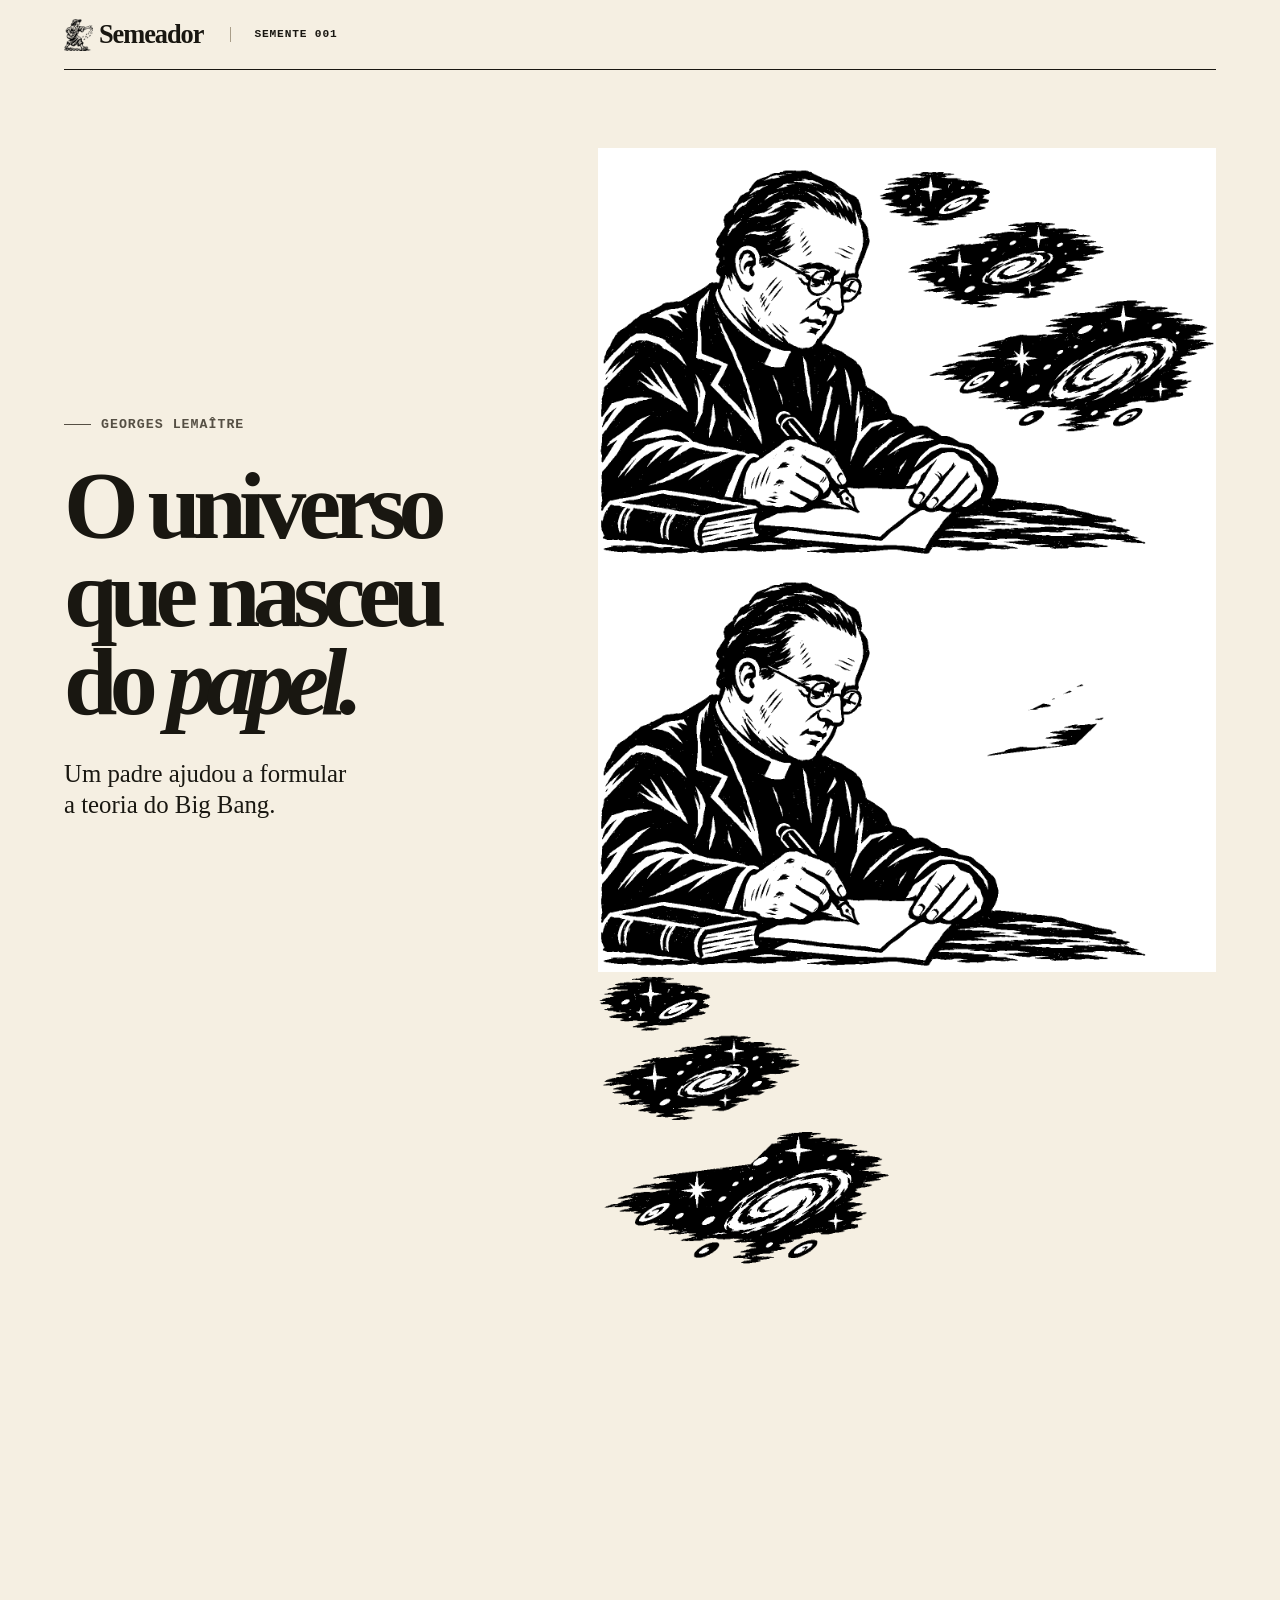
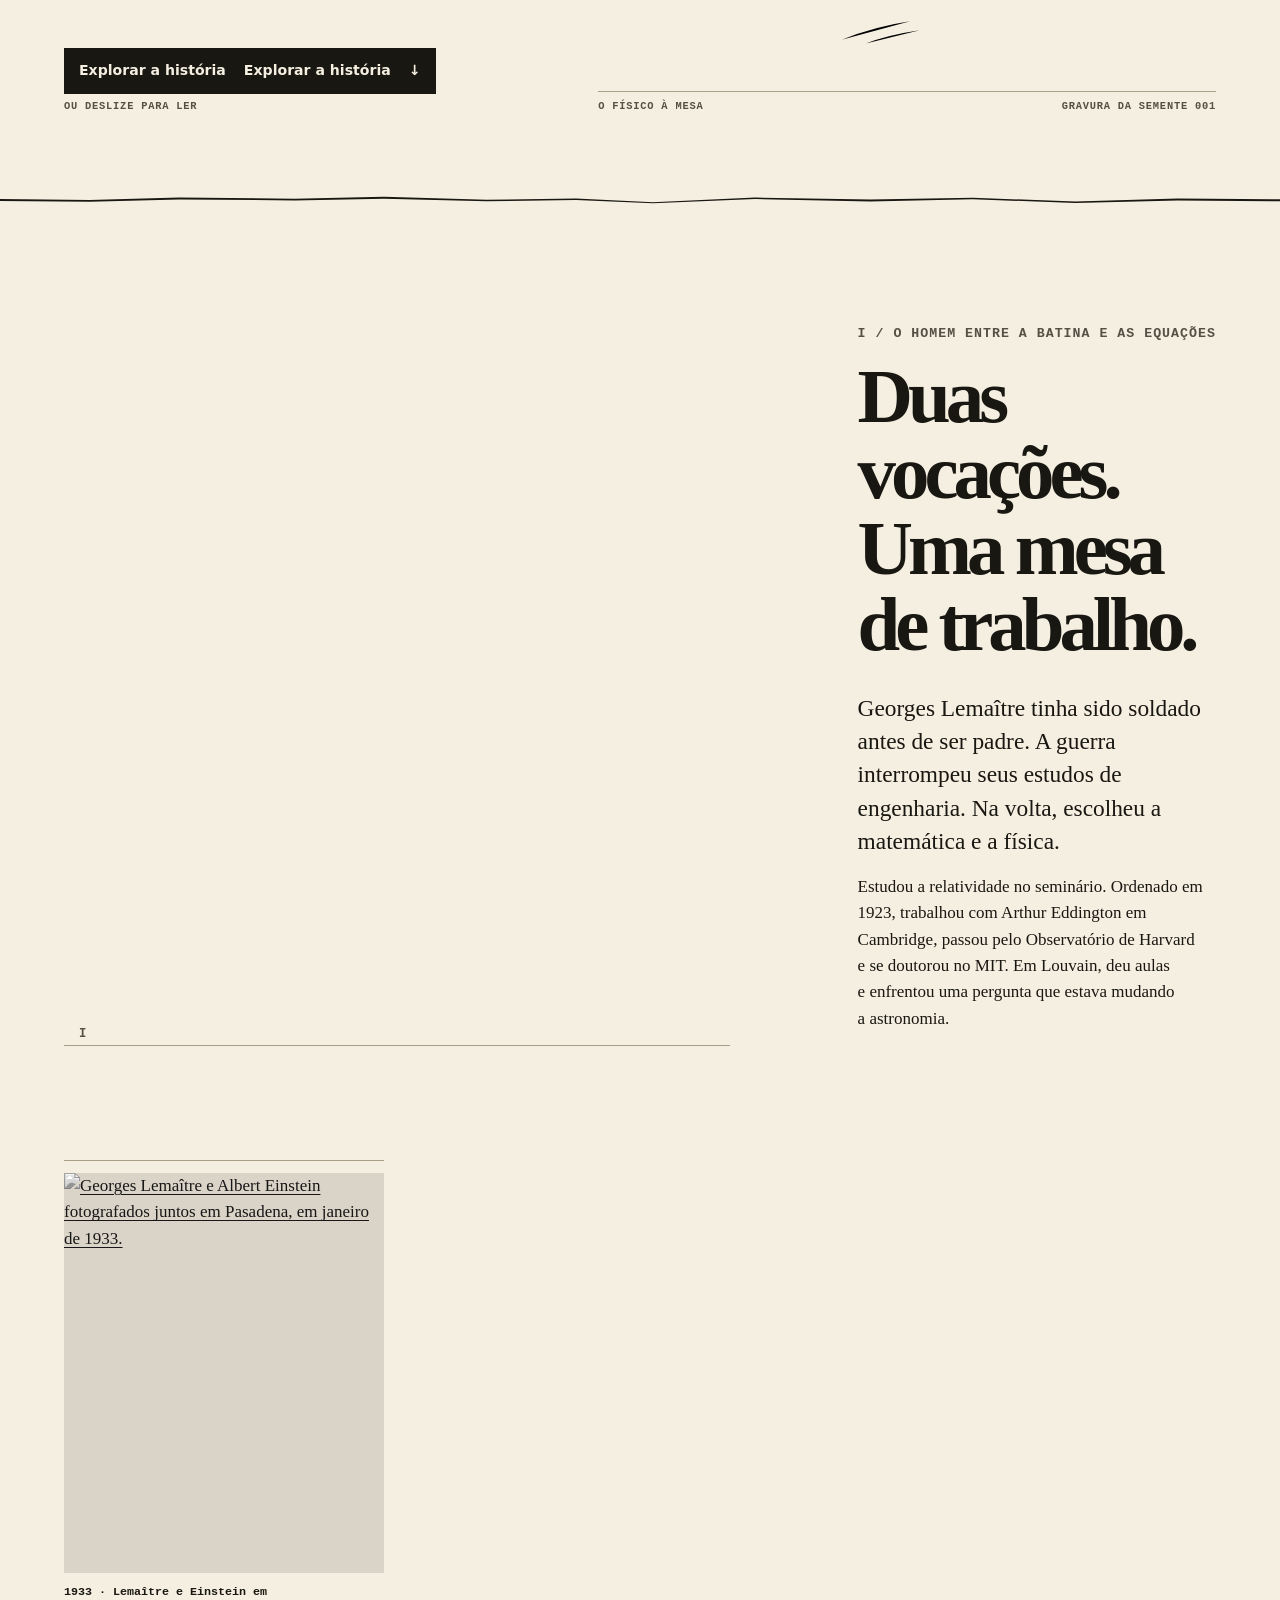
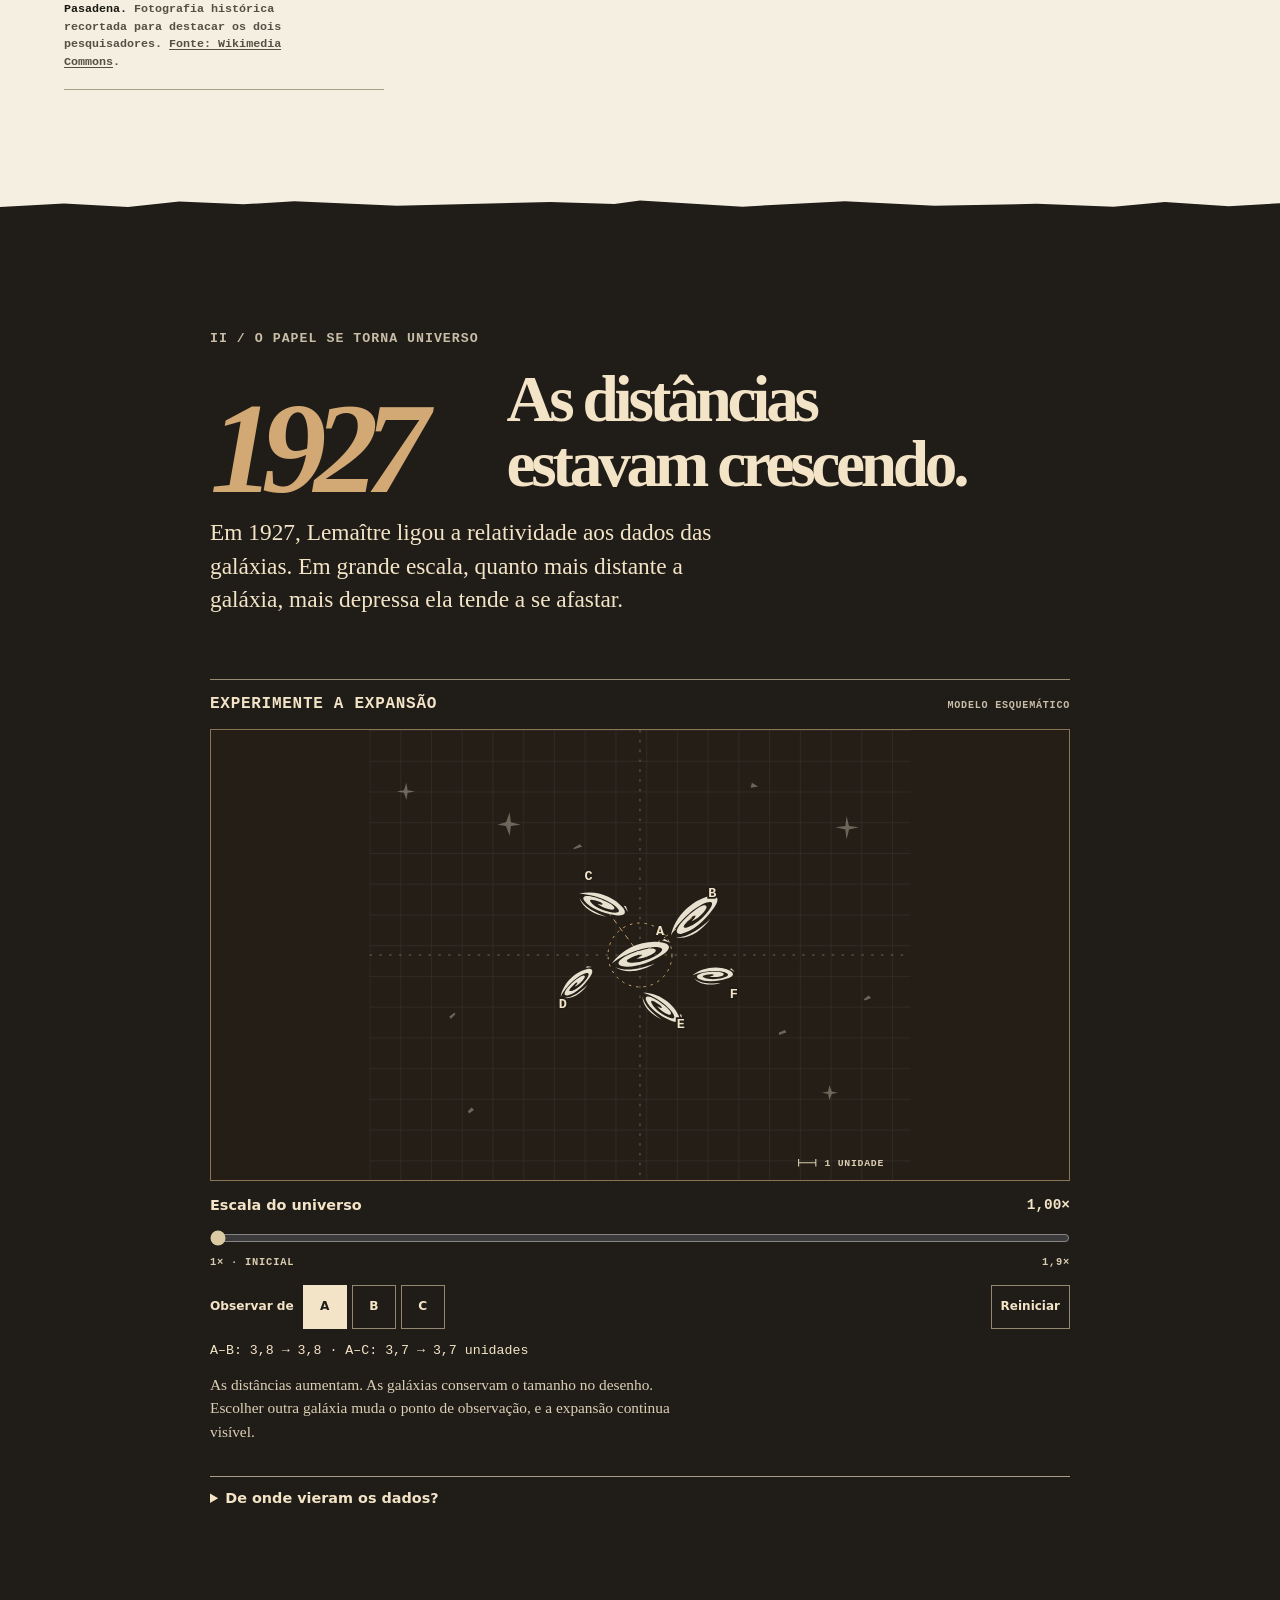
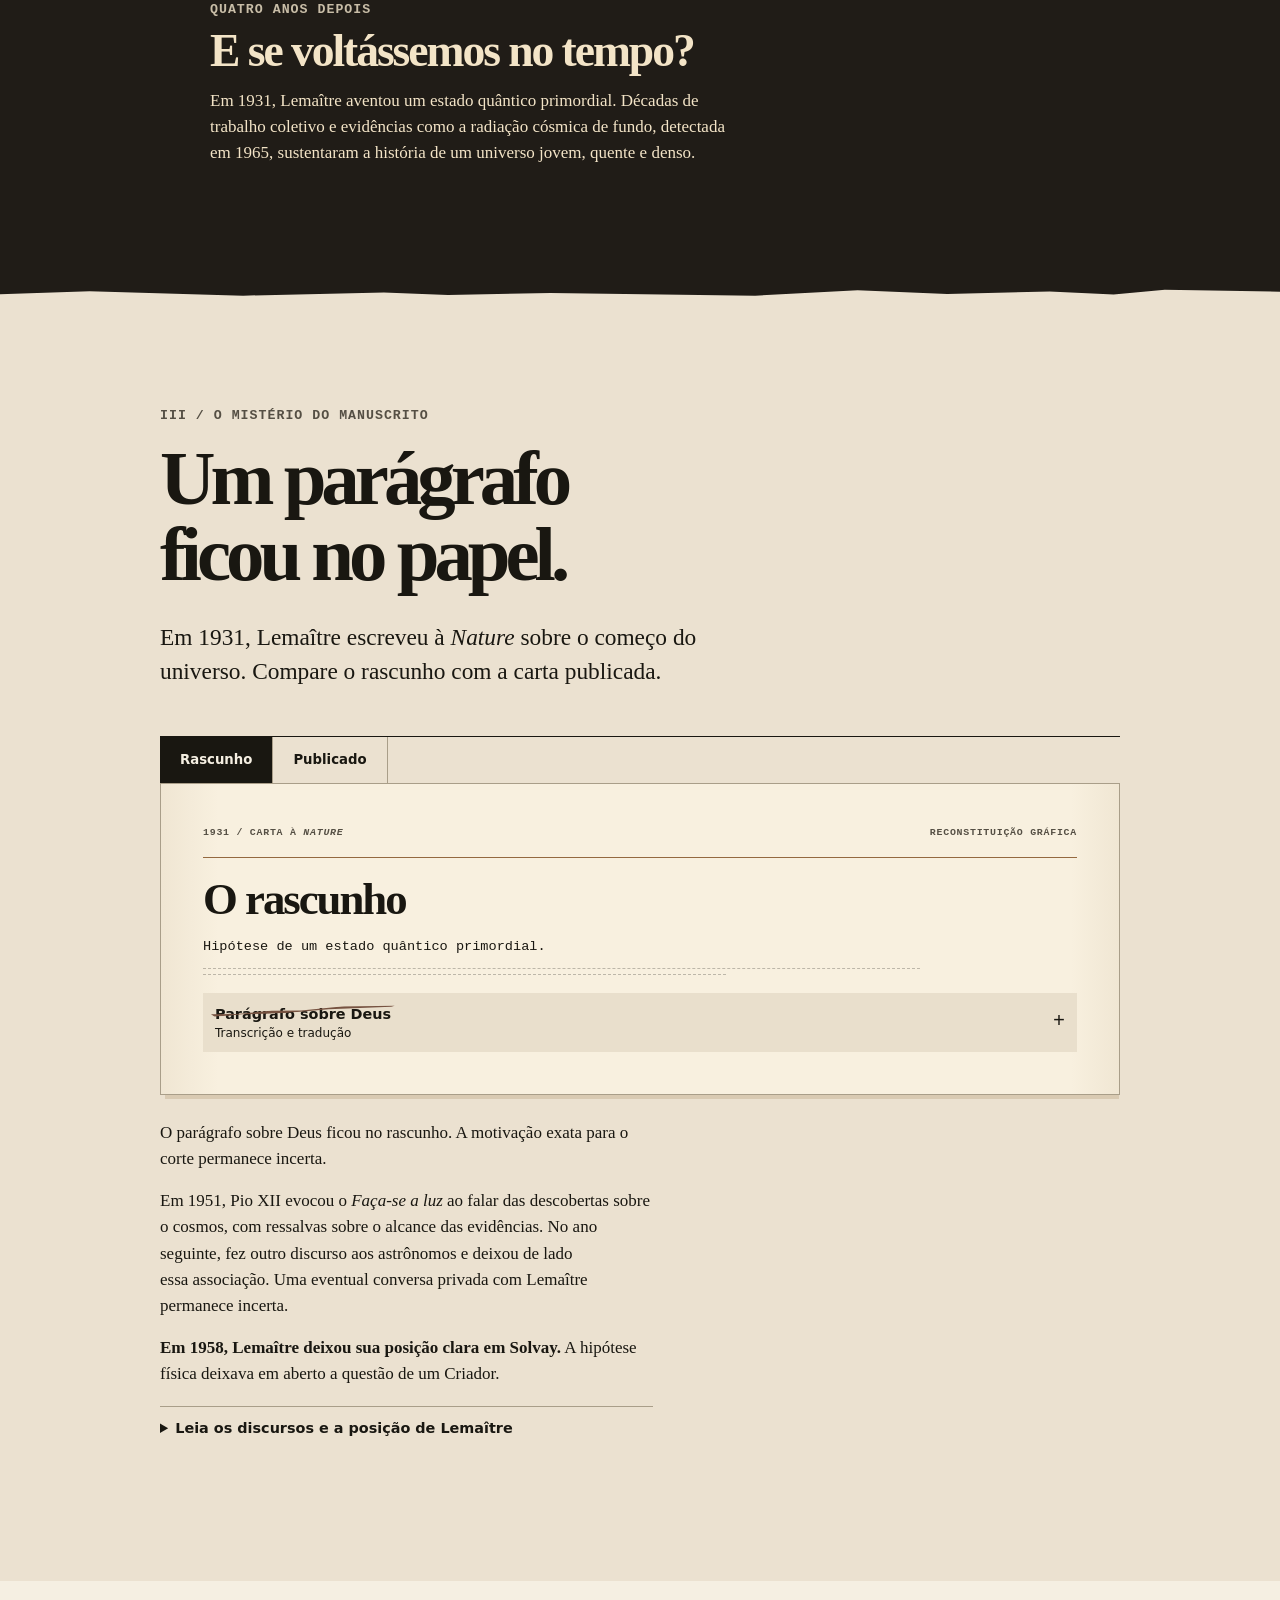
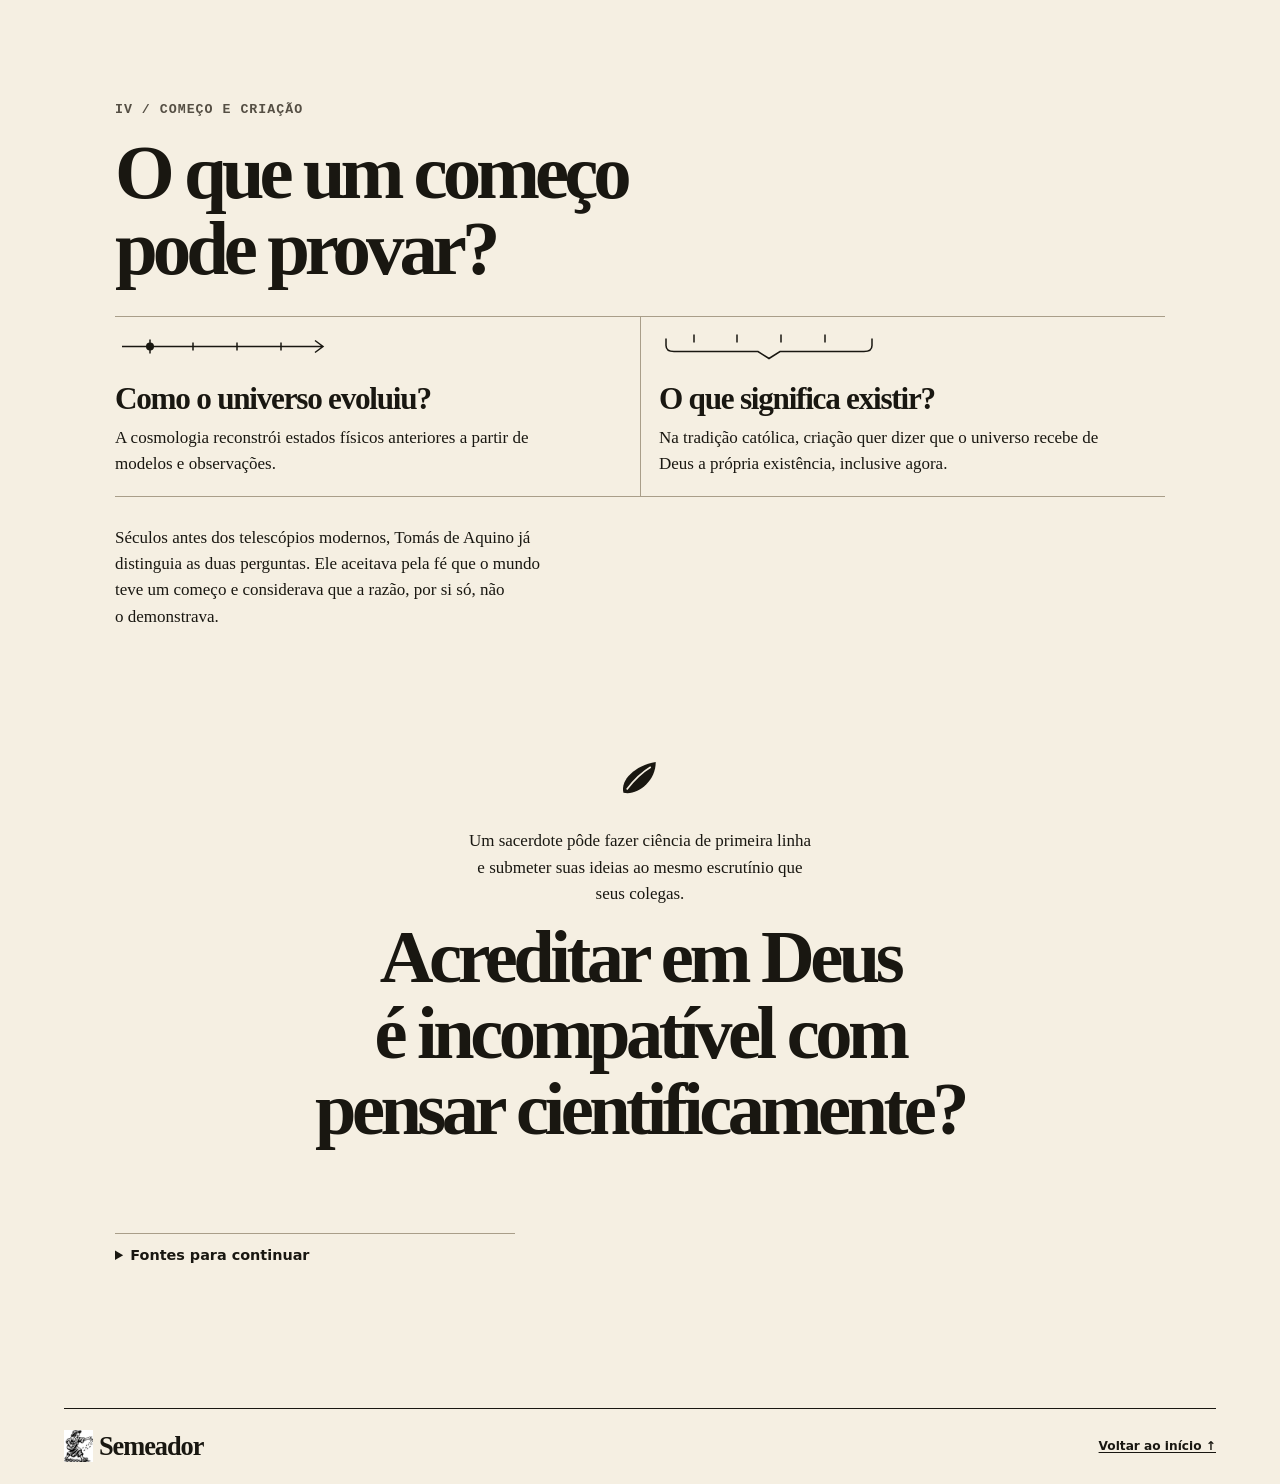
==== sementes/001/index.html @ 8ba21c85 "Semente 001: legendar fotografia de 1933 apenas com Lemaître e Einstein" ====
<!doctype html>
<html lang="pt-BR" id="inicio">
<head>
  <meta charset="utf-8">
  <meta name="viewport" content="width=device-width, initial-scale=1">
  <meta name="theme-color" content="#f5efe2">
  <meta name="description" content="Uma gravura, um universo em expansão e um parágrafo riscado. Entre na história do padre e físico Georges Lemaître.">
  <link rel="canonical" href="https://semeadorcatolico.github.io/sementes/001/">
  <link rel="icon" href="../../assets/sementes/001/semeador.webp" type="image/webp">
  <link rel="stylesheet" href="../../assets/sementes/001/estilo.css">
  <link rel="stylesheet" href="../../assets/sementes/001/refino-mobile.css">
  <script src="../../assets/sementes/001/narrativa.js" defer></script>
  <title>O universo que nasceu do papel · Semente 001</title>
</head>
<body>
  <a class="skip" href="#conteudo">Ir para a história</a>
  <header class="masthead frame">
    <a class="brand" href="https://semeadorcatolico.github.io/" aria-label="Projeto Semeador, página inicial">
      <img src="../../assets/sementes/001/semeador.webp" alt="" width="145" height="160">
      <span>Semeador</span>
    </a>
    <span class="stock">Semente 001</span>
    <button class="motion interactive" id="motion-toggle" type="button" aria-pressed="false">Reduzir movimento</button>
  </header>

  <main id="conteudo">
    <section class="hero frame" aria-labelledby="titulo">
      <div class="hero-type">
        <p class="kicker"><span></span> Georges Lemaître</p>
        <h1 id="titulo">O universo<br>que nasceu<br>do <em>papel.</em></h1>
        <p class="hero-lead">Um padre ajudou a formular<br class="desktop-break"> a teoria do Big Bang.</p>
      </div>
      <figure class="hero-figure">
        <a href="#lemaitre" class="plate-link" aria-label="Ir à história de Georges Lemaître">
          <img class="hero-art" src="../../assets/sementes/001/gravura.webp" width="1536" height="1024" alt="Em xilogravura, Georges Lemaître escreve à mesa enquanto três manchas de galáxias surgem acima do papel." fetchpriority="high">
          <span class="plate-layers" aria-hidden="true"></span>
          <svg class="pen-trace" viewBox="0 0 1536 1024" aria-hidden="true">
            <path d="M606 917q81-33 170-46M666 926q53-21 134-33M734 926l48-12"/>
          </svg>
        </a>
        <figcaption><span>O físico à mesa</span><span>Gravura da Semente 001</span></figcaption>
      </figure>
      <div class="hero-actions">
        <a class="begin" href="#lemaitre"><span class="touch-label">Explorar a história</span><span class="read-label">Explorar a história</span><span aria-hidden="true">↓</span></a>
        <span class="read-time">ou deslize para ler</span>
      </div>
    </section>
    <div class="ink-bridge" aria-hidden="true"></div>
    <div class="ink-dive" aria-hidden="true"></div>

    <section id="lemaitre" class="scene profile frame" aria-labelledby="i-title" tabindex="-1">
      <aside class="section-index" aria-hidden="true">I</aside>
      <div class="scene-copy">
        <p class="kicker">I / O homem entre a batina e as equações</p>
        <h2 id="i-title">Duas vocações.<br>Uma mesa de trabalho.</h2>
        <p class="standfirst">Georges Lemaître tinha sido soldado antes de ser padre. A guerra interrompeu seus estudos de engenharia. Na volta, escolheu a matemática e a física.</p>
        <p>Estudou a relatividade no seminário. Ordenado em 1923, trabalhou com Arthur Eddington em Cambridge, passou pelo Observatório de Harvard e se doutorou no MIT. Em Louvain, deu aulas e enfrentou uma pergunta que estava mudando a astronomia.</p>
      </div>
      <figure class="ledger historical-portrait">
        <a class="historical-photo-link" href="https://commons.wikimedia.org/wiki/File:MillikanLemaitreEinstein.jpg" target="_blank" rel="noopener noreferrer" aria-label="Abrir a fotografia histórica e seus créditos no Wikimedia Commons">
          <img class="historical-photo" src="https://upload.wikimedia.org/wikipedia/commons/c/c6/MillikanLemaitreEinstein.jpg" width="703" height="573" loading="lazy" decoding="async" alt="Georges Lemaître e Albert Einstein fotografados juntos em Pasadena, em janeiro de 1933.">
        </a>
        <figcaption><strong>1933 · Lemaître e Einstein em Pasadena.</strong> Fotografia histórica recortada para destacar os dois pesquisadores. <a href="https://commons.wikimedia.org/wiki/File:MillikanLemaitreEinstein.jpg" target="_blank" rel="noopener noreferrer">Fonte: Wikimedia Commons</a>.</figcaption>
      </figure>
    </section>

    <section id="expansao" class="scene universe" aria-labelledby="ii-title">
      <div class="frame universe-head">
        <p class="kicker">II / O papel se torna universo</p>
        <div class="universe-title">
          <span class="year" aria-hidden="true">1927</span>
          <h2 id="ii-title">As distâncias<br>estavam crescendo.</h2>
        </div>
        <p class="standfirst">Em 1927, Lemaître ligou a relatividade aos dados das galáxias. Em grande escala, quanto mais distante a galáxia, mais depressa ela tende a se afastar.</p>
      </div>
      <figure class="atlas frame" aria-labelledby="atlas-title">
        <div class="atlas-top">
          <figcaption id="atlas-title">Experimente a expansão</figcaption>
          <span>Modelo esquemático</span>
        </div>
        <div class="sky">
          <svg class="map" viewBox="0 0 440 366" aria-hidden="true">
            <defs>
              <pattern id="graticula" width="25" height="25" patternUnits="userSpaceOnUse">
                <path d="M25 0H0V25" fill="none" stroke="#3e3b34" stroke-width=".65"/>
              </pattern>
              <g id="espiral">
                <path fill="#e9e1d0" d="M-23 7C-14-6 4-13 19-10 27-8 23-3 18 0 7 7-6 11-15 9-23 6-10-1 2-4 13-7 14-4 12-2 8 1 2 3-3 3 4 0 2-1-2 0-10 3-13 5-9 6 0 8 17 0 18-4 19-9-5-7-23 7Z"/>
                <path fill="#e9e1d0" d="M-20 10c9 4 22 1 32-3-10 6-23 9-32 3ZM18-12l7 2-5-3Z"/>
              </g>
            </defs>
            <rect width="440" height="366" fill="url(#graticula)"/>
            <path d="M220 0v366M0 183h440" class="reticle"/>
            <g class="star-cuts">
              <path d="m28 49 2-6 1 6 6 1-6 1-1 6-2-6-6-1Zm359 29 1-8 2 8 8 1-8 2-2 8-1-8-8-2ZM111 75l3-8 1 8 8 2-8 1-1 8-3-8-7-1Zm262 219 1-5 2 5 5 1-5 1-2 5-1-5-5-1Z"/>
              <path d="m65 233 4-3 1 1-4 4Zm101-137 5-3 2 2-7 2Zm145-53 5 3-6 1Zm22 203 5-2 1 2-6 2ZM80 310l3-3 2 2-4 3Zm322-91 4-3 2 2-5 2Z"/>
            </g>
            <g class="ghosts" id="traces"></g>
            <g class="links">
              <line id="distance-one" x1="220" y1="183" x2="263.6" y2="151.7"/>
              <line id="distance-two" x1="220" y1="183" x2="188.9" y2="141"/>
            </g>
            <g class="node" data-node="C" transform="translate(188.9 141)"><use href="#espiral" transform="rotate(40) scale(.83)"/><text x="-14" y="-19">C</text></g>
            <g class="node" data-node="B" transform="translate(263.6 151.7)"><use href="#espiral" transform="rotate(-23)"/><text x="12" y="-16">B</text></g>
            <g class="node" data-node="A" transform="translate(220 183)"><use href="#espiral"/><text x="13" y="-16">A</text></g>
            <g class="node" data-node="D" transform="translate(168 206)"><use href="#espiral" transform="rotate(-24) scale(.69)"/><text x="-14" y="20">D</text></g>
            <g class="node" data-node="E" transform="translate(237 225)"><use href="#espiral" transform="rotate(55) scale(.76)"/><text x="13" y="17">E</text></g>
            <g class="node" data-node="F" transform="translate(279 199)"><use href="#espiral" transform="rotate(15) scale(.68)"/><text x="14" y="19">F</text></g>
            <circle cx="220" cy="183" r="26" class="origin-ring"/>
            <g class="scale-strip"><path d="M349 349v6m0-3h14m0-3v6"/><text x="370" y="355">1 unidade</text></g>
          </svg>
        </div>
        <div class="atlas-controls interactive">
          <div class="range-area">
            <div class="range-title">
              <label for="expansion-scale">Escala do universo</label>
              <output id="scale-value" for="expansion-scale">1,00×</output>
            </div>
            <input id="expansion-scale" type="range" min="100" max="190" step="1" value="100" aria-describedby="range-hint">
            <div class="range-caption" aria-hidden="true"><span>1× · inicial</span><span>1,9×</span></div>
            <p id="range-hint" class="screenreader">Deslize ou use as setas para mudar as distâncias entre as galáxias.</p>
          </div>
          <div class="atlas-actions">
            <div class="observer" role="group" aria-label="Galáxia de observação">
              <span>Observar de</span>
              <button type="button" data-origin="A" aria-label="Observar da galáxia A" aria-pressed="true">A</button>
              <button type="button" data-origin="B" aria-label="Observar da galáxia B" aria-pressed="false">B</button>
              <button type="button" data-origin="C" aria-label="Observar da galáxia C" aria-pressed="false">C</button>
            </div>
            <button class="reset" id="reset-expansion" type="button">Reiniciar</button>
          </div>
          <p class="comparison" id="distance-value">De A a B: 3,8 → 3,8 unidades.</p>
          <p class="trace-note" id="trace-note" hidden>Os círculos vazios marcam as posições na escala inicial.</p>
          <p class="screenreader" id="expansion-status" role="status"></p>
        </div>
        <p class="atlas-caption">As distâncias aumentam. As galáxias conservam o tamanho no desenho. Escolher outra galáxia muda o ponto de observação, e a expansão continua visível.</p>
      </figure>
      <div class="frame deep-space">
        <details>
          <summary>De onde vieram os dados?</summary>
          <p>Friedmann mostrou que as equações de Einstein admitiam universos em evolução. Slipher mediu deslocamentos na luz das galáxias. Lemaître combinou velocidades e estimativas de distância em 1927. Hubble publicou a relação observacional em 1929.</p>
          <a href="https://articles.adsabs.harvard.edu/pdf/1927ASSB...47...49L">Artigo original de Lemaître</a>
        </details>
        <div class="later">
          <p class="kicker">Quatro anos depois</p>
          <h3>E se voltássemos no tempo?</h3>
          <p>Em 1931, Lemaître aventou um estado quântico primordial. Décadas de trabalho coletivo e evidências como a radiação cósmica de fundo, detectada em 1965, sustentaram a história de um universo jovem, quente e denso.</p>
        </div>
      </div>
    </section>

    <section id="manuscrito" class="scene archive" aria-labelledby="iii-title">
      <div class="frame">
        <header class="archive-head">
          <p class="kicker">III / O mistério do manuscrito</p>
          <h2 id="iii-title">Um parágrafo<br>ficou no papel.</h2>
          <p class="standfirst">Em 1931, Lemaître escreveu à <i>Nature</i> sobre o começo do universo. Compare o rascunho com a carta publicada.</p>
        </header>
        <div class="document">
          <div class="document-bar interactive" role="group" aria-label="Escolha a versão da carta">
            <button type="button" data-document="rascunho" aria-controls="rascunho" aria-pressed="true">Rascunho</button>
            <button type="button" data-document="publicado" aria-controls="publicado" aria-pressed="false">Publicado</button>
          </div>
          <article class="document-sheet" id="rascunho" aria-labelledby="doc-draft">
            <header><span>1931 / Carta à <i>Nature</i></span><span>Reconstituição gráfica</span></header>
            <h3 id="doc-draft">O rascunho</h3>
            <p class="typed">Hipótese de um estado quântico primordial.<span class="type-lines" aria-hidden="true"></span></p>
            <details class="crossed">
              <summary><span><del>Parágrafo sobre Deus</del><small>Transcrição e tradução</small></span><span class="disclose" aria-hidden="true">+</span></summary>
              <blockquote lang="en">“God is essentially hidden”</blockquote>
              <p>“Deus é essencialmente escondido.”</p>
              <p class="source-note">Fragmento do último parágrafo, riscado no datiloscrito. <a href="https://arxiv.org/pdf/1105.6271#page=6">Ver fac-símile, figura 1</a>.</p>
            </details>
          </article>
          <article class="document-sheet" id="publicado" aria-labelledby="doc-printed">
            <header><span>9 MAI 1931 / <i>Nature</i> 127</span><span>Reconstituição gráfica</span></header>
            <h3 id="doc-printed">A carta publicada</h3>
            <p class="typed">Hipótese de um estado quântico primordial.<span class="type-lines" aria-hidden="true"></span></p>
            <p class="omission">O parágrafo sobre Deus ficou no rascunho.</p>
            <p class="source-note"><a href="https://fys.kuleuven.be/ster/meetings/lemaitre/lemaitre-hertog.pdf">Ler a reprodução integral na KU Leuven</a>.</p>
          </article>
        </div>
        <div class="archive-note">
          <p>O parágrafo sobre Deus ficou no rascunho. A motivação exata para o corte permanece incerta.</p>
          <p>Em 1951, Pio XII evocou o <i>Faça-se a luz</i> ao falar das descobertas sobre o cosmos, com ressalvas sobre o alcance das evidências. No ano seguinte, fez outro discurso aos astrônomos e deixou de lado essa associação. Uma eventual conversa privada com Lemaître permanece incerta.</p>
          <p><strong>Em 1958, Lemaître deixou sua posição clara em Solvay.</strong> A hipótese física deixava em aberto a questão de um Criador.</p>
          <details>
            <summary>Leia os discursos e a posição de Lemaître</summary>
            <ul>
              <li><a href="https://www.vatican.va/content/pius-xii/it/speeches/1951/documents/hf_p-xii_spe_19511122_di-serena.html">Pio XII, discurso de 1951</a></li>
              <li><a href="https://www.vatican.va/content/pius-xii/fr/speeches/1952/documents/hf_p-xii_spe_19520907_la-presence.html">Pio XII, discurso de 1952</a></li>
              <li><a href="https://archives.uclouvain.be/exhibits/show/georges-lemaitre-en/beginning-or-creation/pius-xii-un-ora">O que documentam os Arquivos de Louvain</a></li>
              <li><a href="https://www.pas.va/en/publications/acta/acta24pas/hertog.html">Thomas Hertog sobre Solvay</a></li>
            </ul>
          </details>
        </div>
      </div>
    </section>

    <section id="pergunta" class="scene reflection frame" aria-labelledby="iv-title">
      <p class="kicker">IV / Começo e criação</p>
      <h2 id="iv-title">O que um começo<br>pode provar?</h2>
      <div class="two-questions">
        <div>
          <svg viewBox="0 0 220 32" aria-hidden="true"><path d="M7 16h201m-8-6 8 6-8 6M35 9v14m43-11v8m44-8v8m44-8v8" fill="none" stroke="currentColor" stroke-width="1.5"/><circle cx="35" cy="16" r="4" fill="currentColor"/></svg>
          <h3>Como o universo evoluiu?</h3>
          <p>A cosmologia reconstrói estados físicos anteriores a partir de modelos e observações.</p>
        </div>
        <div>
          <svg viewBox="0 0 220 32" aria-hidden="true"><path d="M7 8v7q0 6 8 6h84l11 7 11-7h84q8 0 8-6V8M35 4v8m43-8v8m44-8v8m44-8v8" fill="none" stroke="currentColor" stroke-width="1.5"/></svg>
          <h3>O que significa existir?</h3>
          <p>Na tradição católica, criação quer dizer que o universo recebe de Deus a própria existência, inclusive agora.</p>
        </div>
      </div>
      <p class="aquino">Séculos antes dos telescópios modernos, Tomás de Aquino já distinguia as duas perguntas. Ele aceitava pela fé que o mundo teve um começo e considerava que a razão, por si só, não o demonstrava.</p>
      <div class="last-question">
        <svg class="last-seed" viewBox="0 0 70 60" aria-hidden="true">
          <path class="seed-star" d="m35 4 3 18 18 8-18 4-3 20-5-20-17-4 17-8Z"/>
          <path class="seed-shape" d="M54 12C54 36 31 53 15 49 11 34 29 16 54 12Z"/><path class="seed-cut" d="M19 45q14-18 29-27"/>
        </svg>
        <p>Um sacerdote pôde fazer ciência de primeira linha e submeter suas ideias ao mesmo escrutínio que seus colegas.</p>
        <h3>Acreditar em Deus é incompatível com pensar cientificamente?</h3>
      </div>
      <details class="sources">
        <summary>Fontes para continuar</summary>
        <ul>
          <li><a href="https://articles.adsabs.harvard.edu/pdf/1927ASSB...47...49L">Lemaître · artigo sobre a expansão, 1927</a></li>
          <li><a href="https://science.nasa.gov/apod/a-relation-between-distance-and-radial-velocity-among-extra-galactic-nebulae/">Hubble · distâncias e velocidades, 1929</a></li>
          <li><a href="https://doi.org/10.1038/127706b0">Lemaître · carta à Nature, 1931</a></li>
          <li><a href="https://arxiv.org/abs/1105.6271">Luminet · nota sobre a carta e o datiloscrito</a></li>
          <li><a href="https://academieroyale.be/academie/documents/LambertDarwin_Lemaitre13642.pdf">Lambert · transcrição do trecho, p. 199</a></li>
          <li><a href="https://articles.adsabs.harvard.edu/pdf/1965ApJ...142..419P">Penzias e Wilson · radiação cósmica, 1965</a></li>
          <li><a href="https://www.corpusthomisticum.org/sth1044.html">Tomás de Aquino · Suma Teológica I, questões 44–46</a></li>
        </ul>
      </details>
    </section>
  </main>
  <footer class="footer frame">
    <div class="brand"><img src="../../assets/sementes/001/semeador.webp" alt="" width="145" height="160" loading="lazy"><span>Semeador</span></div>
    <a href="#inicio">Voltar ao início ↑</a>
  </footer>
</body>
</html>
---- assets/sementes/001/estilo.css ----
:root {
  color-scheme: light;
  --paper: #f5efe2;
  --page-edge: #e3dac9;
  --ink: #191711;
  --soft: #5c5547;
  --line: #a99e89;
  --night: #12110f;
  --starlight: #eee5d2;
  --gutter: clamp(18px, 5vw, 80px);
  --serif: Georgia, "Times New Roman", serif;
  --sans: system-ui, sans-serif;
  --mono: "Courier New", monospace;
}

*, *::before, *::after { box-sizing: border-box; }
[hidden] { display: none !important; }
html { scroll-padding-top: 16px; }
body { margin: 0; background: var(--paper); color: var(--ink); font: 1.0625rem/1.55 var(--serif); }
a, button, summary { -webkit-tap-highlight-color: rgba(115, 101, 82, .19); }
button, input { font: inherit; }
button { color: inherit; }
a { color: inherit; text-underline-offset: .19em; }
:focus-visible { outline: 2px solid currentColor; outline-offset: 4px; }
img { display: block; max-width: 100%; }
p, h1, h2, h3, figure { margin: 0; }
p + p { margin-block-start: .9em; }
ul { padding-inline-start: 1.3em; }
em { font-weight: inherit; }
.frame { width: min(100% - 2 * var(--gutter), 1240px); margin-inline: auto; }
.screenreader, .skip:not(:focus) { position: absolute; width: 1px; height: 1px; overflow: hidden; clip-path: inset(50%); white-space: nowrap; }
.skip:focus { position: fixed; z-index: 9; top: 8px; left: 8px; padding: 12px; background: var(--paper); }
.interactive { display: none; }
.enhanced .interactive { display: revert; }

.masthead { display: flex; align-items: center; gap: clamp(8px, 2.5vw, 27px); min-height: 70px; border-bottom: 1px solid var(--ink); }
.brand { display: inline-flex; align-items: center; gap: 6px; font: bold clamp(1.12rem, 2.25vw, 1.65rem)/1 var(--serif); text-decoration: none; letter-spacing: -.04em; }
a.brand { min-height: 44px; }
.brand img { width: 29px; height: 32px; object-fit: contain; mix-blend-mode: multiply; }
.stock, .kicker, .read-time, figcaption, .motion, .atlas-top span, .scale-strip, .document-sheet header, .range-caption {
  font-family: var(--mono);
  font-weight: bold;
  letter-spacing: .075em;
  line-height: 1.32;
  text-transform: uppercase;
}
.stock { font-size: .7rem; border-inline-start: 1px solid var(--line); padding-inline-start: clamp(8px, 2vw, 23px); white-space: nowrap; }
.motion { margin-inline-start: auto; min-height: 44px; max-width: 7.5rem; padding: 4px 2px; border: 0; background: none; font-size: .64rem; text-decoration: underline; text-underline-offset: 3px; cursor: pointer; text-align: right; }

.hero { position: relative; display: grid; grid-template-columns: minmax(0, .9fr) minmax(0, 1.1fr); align-items: center; column-gap: 2.5%; padding-block: clamp(54px, 8.7vh, 110px) clamp(52px, 9vh, 106px); }
.hero-type { z-index: 1; }
.kicker { font-size: clamp(.7rem, 1.3vw, .83rem); color: var(--soft); }
.hero .kicker { display: flex; align-items: center; gap: 10px; margin-bottom: clamp(12px, 2.2vw, 30px); }
.hero .kicker span { width: 27px; height: 1px; background: currentColor; }
h1 { font-size: clamp(3.4rem, 7.5vw, 7rem); line-height: .92; letter-spacing: -.079em; font-weight: 700; }
h1 em { letter-spacing: -.085em; }
.hero-lead { font-size: clamp(1.1rem, 2.2vw, 1.55rem); line-height: 1.25; margin-top: clamp(18px, 2.7vw, 32px); max-width: 31ch; }
.hero-figure { grid-column: 2; grid-row: 1 / 3; align-self: center; }
.plate-link { display: block; position: relative; overflow: hidden; }
.plate-link:hover { cursor: pointer; }
.hero-art { width: 100%; height: auto; mix-blend-mode: multiply; }
.hero-figure figcaption { font-size: .65rem; display: flex; justify-content: space-between; gap: 8px; border-top: 1px solid var(--line); padding-top: 8px; color: var(--soft); }
.hero-actions { grid-column: 1; align-self: end; margin-top: 24px; display: flex; flex-wrap: wrap; gap: 6px 12px; align-items: center; }
.begin { min-height: 46px; display: inline-flex; align-items: center; gap: 18px; padding: 9px 14px; border: 1px solid var(--ink); background: var(--ink); color: var(--paper); text-decoration: none; font: bold .78rem/1.25 var(--sans); }
.begin:hover { color: var(--ink); background: var(--paper); }
.read-time { font-size: .65rem; color: var(--soft); }
.ink-bridge { width: 100%; height: 10px; background: var(--ink); clip-path: polygon(0 42%, 7% 54%, 14% 28%, 23% 40%, 30% 21%, 38% 51%, 45% 38%, 51% 76%, 59% 29%, 68% 48%, 76% 31%, 84% 67%, 92% 37%, 100% 46%, 100% 66%, 92% 57%, 84% 82%, 76% 46%, 68% 67%, 59% 44%, 51% 86%, 45% 54%, 38% 65%, 30% 40%, 23% 57%, 14% 47%, 7% 71%, 0 63%); }
.scene { padding-block: clamp(54px, 10vw, 120px); }
.scene h2 { margin: .22em 0 .37em; font-size: clamp(2.35rem, 6vw, 5.15rem); line-height: .99; letter-spacing: -.065em; }
.standfirst { font-size: clamp(1.16rem, 2.3vw, 1.46rem); line-height: 1.43; max-width: 46ch; }
.profile { position: relative; display: grid; grid-template-columns: minmax(0, 1.3fr) minmax(0, .7fr); gap: clamp(32px, 10vw, 145px); align-items: end; }
.scene-copy { max-width: 680px; }
.section-index { position: absolute; top: 14px; right: 0; color: var(--soft); font: bold .76rem/1 var(--mono); border-bottom: 1px solid var(--line); padding: 3px 0 5px 15px; }
.ledger { border-block: 1px solid var(--line); padding-block: 12px; }
.ledger svg { display: block; width: 100%; max-height: 170px; }
.ledger figcaption { max-width: 44ch; font-size: .68rem; color: var(--soft); padding: 8px 0 4px; }

.universe { background: var(--night); color: var(--starlight); position: relative; }
.universe::before, .universe::after { position: absolute; inset-inline: 0; height: 14px; background: var(--night); content: ""; pointer-events: none; }
.universe::before { top: -12px; clip-path: polygon(0 68%, 5% 42%, 10% 68%, 14% 29%, 19% 48%, 23% 27%, 31% 58%, 43% 32%, 48% 46%, 50% 21%, 58% 65%, 66% 26%, 73% 58%, 81% 45%, 87% 65%, 91% 31%, 96% 62%, 100% 41%, 100% 100%, 0 100%); }
.universe::after { bottom: -12px; transform: rotate(180deg); clip-path: polygon(0 52%, 9% 66%, 13% 32%, 18% 54%, 26% 35%, 33% 62%, 41% 24%, 57% 42%, 65% 29%, 70% 47%, 81% 24%, 93% 55%, 100% 34%, 100% 100%, 0 100%); }
.universe .kicker, .universe .atlas-top span { color: #c8bda7; }
.universe-title { display: flex; align-items: end; gap: clamp(18px, 7vw, 100px); margin-block: 20px; }
.universe-title .year { display: block; font: italic bold clamp(3.55rem, 10.1vw, 8.6rem)/.74 var(--serif); letter-spacing: -.1em; white-space: nowrap; }
.universe-title h2 { margin: 0; font-size: clamp(2.1rem, 5.1vw, 4.3rem); }
.atlas { margin-top: clamp(33px, 6vw, 62px); border-top: 1px solid #958a74; max-width: 860px; }
.atlas-top { display: flex; align-items: baseline; justify-content: space-between; gap: 10px; padding: 14px 0; }
.atlas-top figcaption { font-size: clamp(.83rem, 2vw, 1rem); letter-spacing: .045em; }
.atlas-top span { font-size: .63rem; text-align: right; }
.sky { position: relative; max-width: 100%; background: #181612; border: 1px solid #756b59; }
.map { width: 100%; display: block; max-height: min(53vh, 450px); }
.star-cuts { fill: #e9dfca; opacity: .37; }
.reticle { fill: none; stroke: #716754; stroke-width: .8; stroke-dasharray: 2 6; }
.node text { fill: var(--starlight); font: bold 11px var(--mono); paint-order: stroke; stroke: var(--night); stroke-width: 3px; }
.origin-ring { fill: none; stroke: #dcd0b6; stroke-width: .8; stroke-dasharray: 2 4; }
.links line { stroke: #d1c2a6; stroke-width: .8; stroke-dasharray: 4 4; }
.ghosts circle { fill: none; stroke: #9e9178; stroke-width: .9; }
.scale-strip { color: #d9ccb0; font-size: 8px; }
.scale-strip path { stroke: currentColor; stroke-width: .9; fill: none; }
.scale-strip text { fill: currentColor; }
.atlas-controls { padding-top: 13px; }
.range-title, .range-caption, .atlas-actions { display: flex; justify-content: space-between; align-items: center; gap: 8px; }
.range-title { font-family: var(--sans); font-weight: 650; font-size: .9rem; }
.range-title output { font-family: var(--mono); }
input[type="range"] { display: block; width: 100%; height: 44px; margin: 0; accent-color: #dbcaa2; cursor: pointer; }
.range-caption { font-size: .65rem; color: #d9ccb0; margin: -4px 0 15px; }
.observer { display: flex; align-items: center; gap: 5px; font: 650 .76rem/1.25 var(--sans); }
.observer span { padding-inline-end: 4px; }
.observer button, .reset { min-width: 44px; min-height: 44px; padding: 4px; background: transparent; border: 1px solid #948872; color: var(--starlight); cursor: pointer; }
.observer button[aria-pressed="true"] { color: var(--night); background: var(--starlight); border-color: var(--starlight); }
.reset { font: 650 .75rem/1.25 var(--sans); padding-inline: 9px; }
.observer button:hover, .reset:hover { border-color: var(--starlight); }
.comparison { margin-top: 12px; font: .83rem/1.5 var(--mono); }
.trace-note { margin-top: 5px; color: #dbcfb6; font: .78rem/1.45 var(--sans); }
.atlas-caption { margin-top: 12px; color: #dbcfb6; max-width: 65ch; font-size: .96rem; }
.deep-space { margin-top: 32px; max-width: 860px; }
details { border-block-start: 1px solid var(--line); padding-bottom: 10px; }
summary { cursor: pointer; padding: 11px 0; min-height: 44px; font: 650 .9rem/1.45 var(--sans); }
details p, details ul { margin-bottom: 8px; }
.later { max-width: 62ch; margin-top: clamp(42px, 6vw, 70px); }
.later h3 { font-size: clamp(1.8rem, 4vw, 2.85rem); letter-spacing: -.045em; line-height: 1.12; margin: 6px 0 12px; }

.archive { background: #ebe1d0; }
.archive > .frame { max-width: 960px; }
.archive-head { margin-bottom: clamp(25px, 4vw, 48px); }
.document { border-top: 1px solid var(--ink); }
.enhanced .document-bar { display: flex; gap: 0; }
.document-bar button { min-height: 46px; padding: 8px 20px; border: 0; border-inline-end: 1px solid var(--line); background: transparent; font: 700 .83rem/1.2 var(--sans); cursor: pointer; }
.document-bar button[aria-pressed="true"] { color: var(--paper); background: var(--ink); }
.document-sheet { border: 1px solid var(--line); background: #f8f0df; padding: clamp(15px, 4vw, 42px); min-height: 250px; }
.document-sheet + .document-sheet:not([hidden]) { margin-top: 10px; }
.enhanced .document-sheet + .document-sheet:not([hidden]) { margin-top: 0; }
.document-sheet header { display: flex; justify-content: space-between; align-items: baseline; gap: 8px; color: var(--soft); border-bottom: 1px solid var(--line); padding-bottom: 7px; font-size: .62rem; }
.document-sheet header > :last-child { text-align: right; }
.document-sheet h3 { margin-top: 18px; font-size: clamp(1.55rem, 4vw, 2.8rem); letter-spacing: -.045em; line-height: 1.04; }
.typed { margin-block: 14px; font: .85rem/1.5 var(--mono); }
.type-lines { display: block; width: 82%; margin-top: 11px; height: 11px; opacity: .26; border-top: 1px dashed currentColor; }
.type-lines::after { content: ""; display: block; width: 73%; margin-top: 5px; border-block-start: 1px dashed currentColor; }
.crossed, .omission { border-top: 0; margin: 8px 0 0; padding: 0; background: #e9dfcc; }
.crossed summary { display: flex; justify-content: space-between; gap: 10px; align-items: center; padding: 11px 12px; }
.crossed summary::-webkit-details-marker { display: none; }
.crossed del { text-decoration-thickness: .15em; text-decoration-color: #736552; }
.crossed small { display: block; font: .75rem/1.35 var(--sans); }
.crossed .disclose { font: 1.25rem/1 var(--mono); }
.crossed[open] .disclose { transform: rotate(45deg); }
.crossed[open] { padding-bottom: 7px; }
.crossed[open] :is(blockquote, p) { animation: type-emerges .26s ease-out both; }
@keyframes type-emerges { from { opacity: 0; transform: translateY(3px); } to { opacity: 1; transform: none; } }
.crossed blockquote { margin: 0; padding: 4px 12px 2px; font-size: 1.18rem; }
.crossed p { margin: 0; padding: 1px 12px 5px; }
.source-note { margin-top: 8px; color: #514a3d; font: .79rem/1.45 var(--sans); }
.omission { padding: 11px 12px; font: .85rem/1.45 var(--mono); }
.archive-note { max-width: 58ch; margin-top: 25px; }
.archive-note details { margin-top: 18px; }

.reflection { max-width: 1050px; }
.two-questions { display: grid; grid-template-columns: repeat(2, minmax(0, 1fr)); border-block: 1px solid var(--line); margin-block: 28px; }
.two-questions > div { padding: 12px 18px 18px 0; }
.two-questions > div + div { border-inline-start: 1px solid var(--line); padding-inline-start: 18px; }
.two-questions svg { width: 100%; max-width: 220px; height: 35px; margin-bottom: 10px; }
.two-questions h3 { font-size: clamp(1.2rem, 3vw, 1.95rem); letter-spacing: -.04em; line-height: 1.12; margin-bottom: 8px; }
.two-questions p, .aquino { max-width: 52ch; }
.last-question { text-align: center; padding-block: clamp(58px, 10vw, 122px) clamp(42px, 7vw, 85px); }
.last-question p { margin: 0 auto 13px; max-width: 44ch; }
.last-question h3 { margin: auto; max-width: 22ch; font-size: clamp(2rem, 6vw, 4.65rem); line-height: 1.02; letter-spacing: -.06em; }
.last-seed { width: 58px; height: 50px; margin-bottom: 18px; fill: currentColor; }
.seed-star { display: none; }
.enhanced .last-question.in-view .seed-star { display: block; animation: become-seed 1.24s ease-out both; }
.enhanced .last-question.in-view .seed-shape, .enhanced .last-question.in-view .seed-cut { animation: seed-arrives 1.24s ease-out both; }
.seed-cut { stroke: var(--paper); stroke-width: 2; fill: none; }
@keyframes become-seed { 0% { opacity: 1; transform: none; } 45% { opacity: 1; } 72%,100% { opacity: 0; transform: translate(21px, 21px) scale(.4); } }
@keyframes seed-arrives { 0%,44% { opacity: 0; transform: translate(10px, 10px) scale(.75); } 100% { opacity: 1; transform: none; } }
.sources { max-width: 47ch; }
.footer { border-top: 1px solid var(--ink); min-height: 76px; display: flex; justify-content: space-between; gap: 14px; align-items: center; }
.footer > a { min-height: 44px; display: inline-flex; align-items: center; font: bold .76rem/1.2 var(--sans); }

@media (max-width: 740px) {
  .masthead { min-height: 61px; }
  .hero { grid-template-columns: 1fr; padding-block: 32px 30px; }
  .hero-figure { grid-column: 1; grid-row: auto; margin-top: 21px; }
  .hero-type { max-width: 600px; }
  h1 { font-size: clamp(3.18rem, 10.4vw, 6rem); }
  .desktop-break { display: none; }
  .hero-actions { align-self: start; margin-top: 14px; }
  .profile { grid-template-columns: 1fr; gap: 25px; }
  .ledger { max-width: 330px; }
  .universe-title { align-items: start; flex-direction: column; }
  .universe-title h2 { font-size: clamp(2.05rem, 8.4vw, 3.8rem); }
}

@media (max-width: 370px) {
  .hero-figure figcaption { font-size: .57rem; letter-spacing: .04em; }
  .stock { font-size: .6rem; }
  .motion { font-size: .57rem; }
  .observer span { max-width: 48px; }
  .document-sheet header { font-size: .55rem; }
  .two-questions { grid-template-columns: 1fr; }
  .two-questions > div + div { border: 0; border-top: 1px solid var(--line); padding-inline-start: 0; }
}


.reduced-motion .seed-star { display: none !important; }
.reduced-motion .seed-shape, .reduced-motion .seed-cut { animation: none !important; }
.reduced-motion .crossed[open] :is(blockquote, p) { animation: none; }

:root {
  --night: #201c17;
  --starlight: #f3e4c7;
  --copper: #946940;
  --archive-paper: #ebe1d0;
}

.begin { font-size: .88rem; }
.archive { background: var(--archive-paper); }
.universe-head { max-width: 860px; }
.universe-title .year { color: #d2a875; }
.sky { background: #241e17; border-color: #8c7351; }
.map .origin-ring { stroke: #d4ab6e; }
.map .links line { stroke: #c7a373; }
.atlas-controls { font-variant-numeric: tabular-nums; }

#plano-sequencia {
  display: none;
  position: fixed;
  inset: 0;
  width: 100%;
  height: 100%;
  z-index: 1;
  pointer-events: none;
}
.has-cinema { scroll-behavior: smooth; }
.writing-window, .ink-window, .print-window { display: none; }
.has-cinema #plano-sequencia,
.has-cinema :is(.writing-window, .ink-window, .print-window) { display: block; }
.has-cinema .plate-link .hero-art { opacity: 0; }
.has-cinema .ledger {
  display: grid;
  grid-template-columns: minmax(54px, 94px) 1fr;
  column-gap: 10px;
  align-items: center;
}
.has-cinema .ledger > svg { max-height: 45px; }
.has-cinema .writing-window { grid-area: 2 / 1 / auto / -1; }
.has-cinema .writing-window { aspect-ratio: 1.9; }
.has-cinema .ink-window { height: clamp(235px, 50svh, 510px); }
.has-cinema :is(.ink-bridge, .section-index) { visibility: hidden; }
.has-cinema .print-window { height: clamp(184px, 35svh, 375px); background: var(--archive-paper); }
.has-cinema .universe::before,
.has-cinema .universe::after { display: none; }

.masthead, .hero-type, .hero-figure, .hero-actions, .section-index, .ledger, .scene-copy,
.universe > .frame, .archive > .frame, .reflection, .footer { position: relative; z-index: 2; }
.masthead { background: var(--paper); }
.has-cinema .hero-figure figcaption,
.has-cinema .scene-copy,
.has-cinema .ledger > :is(svg, figcaption) { background: var(--paper); }
.has-cinema .profile { align-items: center; }
.has-cinema .profile .ledger { align-self: end; }
.has-cinema .scene-copy { box-shadow: 0 0 0 9px var(--paper); }
.has-cinema .universe { padding-top: clamp(32px, 5vw, 68px); }
.has-cinema .universe-head :is(.kicker, .year, h2, .standfirst) {
  text-shadow: 0 1px 3px var(--night), 0 0 12px var(--night), 0 0 22px var(--night), 0 0 30px var(--night);
}
.has-cinema .sky { background: transparent; }
.map :is(.node use, .node text, .links, .origin-ring) { opacity: var(--atlas-symbols, 1); }
.has-cinema .archive { padding-top: clamp(28px, 5vw, 62px); }
.has-cinema .archive-head { background: var(--archive-paper); }

.document-sheet {
  background: linear-gradient(90deg, #dbccb348, transparent 6%, transparent 95%, #dbccb344), #f8f0df;
  box-shadow: 2px 7px 0 -3px #d9cab2;
}
.document-sheet header { border-color: var(--copper); }
.enhanced .document-pages { display: grid; }
.enhanced .document-sheet {
  grid-area: 1 / 1;
  margin-top: 0;
  align-self: start;
}
.document-pages[data-overlap] { position: relative; overflow: clip; }
.document-pages[data-overlap] #rascunho { z-index: 1; }
.enhanced .document-sheet header { min-height: 3.2em; }
.crossed del {
  position: relative;
  text-decoration: none;
}
.crossed del::after {
  content: "";
  position: absolute;
  inset: 43% -4px auto;
  height: 4px;
  background: #775341;
  clip-path: polygon(0 30%, 14% 57%, 33% 23%, 49% 56%, 71% 10%, 100% 58%, 98% 82%, 64% 59%, 39% 100%, 17% 72%, 2% 100%);
  transform: rotate(-3deg) scaleX(var(--strike, 1));
  transform-origin: left;
}
.has-cinema .last-question .seed-star {
  display: block;
  opacity: calc(1 - var(--seed-progress, 1));
  transform-origin: 35px 28px;
  transform: scale(calc(1 - .52 * var(--seed-progress, 1)));
  animation: none;
}
.has-cinema .last-question :is(.seed-shape, .seed-cut) {
  opacity: var(--seed-progress, 1);
  transform-origin: 35px 28px;
  transform: rotate(calc(-13deg + 13deg * var(--seed-progress, 1)));
  animation: none;
}
@media (max-width: 740px) {
  .has-cinema .profile { gap: 16px; }
  .has-cinema .ledger { width: 100%; max-width: 540px; }
  .has-cinema .ledger > svg { max-height: 55px; }
}
@media (prefers-reduced-motion: reduce) {
  #plano-sequencia { visibility: hidden; }
  .seed-star { display: none !important; }
  .seed-shape, .seed-cut, .crossed[open] :is(blockquote, p) { animation: none !important; }
}
---- assets/sementes/001/refino-mobile.css ----
/* Semente 001 — revisão editorial mobile-first.
   Camada aditiva: permite comparar com o design original (83800a5)
   sem reescrever o CSS histórico. Nenhuma transição cinematográfica. */

:root { --paper: #f5efe2; --ink: #191711; --soft: #554f44; }
body { text-rendering: optimizeLegibility; -webkit-font-smoothing: antialiased; }
.hero-art { image-rendering: auto; }
.ink-dive { display: none !important; }
.motion { display: none !important; }
.hero-art, .plate-layers, .plate-part, .pen-trace { transition: none !important; }
.scene-copy p, .later p, .archive-note p, .reflection p { text-wrap: pretty; }
h1, h2, h3 { text-wrap: balance; }

@media (max-width: 740px) {
  :root { --gutter: clamp(20px, 5.75vw, 28px); }
  body { font-size: 1.09375rem; line-height: 1.62; }
  .frame { width: calc(100% - 2 * var(--gutter)); }
  .masthead { min-height: 62px; gap: 9px; }
  .brand { gap: 5px; font-size: clamp(1.07rem, 4.7vw, 1.35rem); letter-spacing: -.035em; }
  .brand img { width: 26px; height: 30px; }
  .stock { margin-left: auto; padding-left: 9px; font-size: .62rem; letter-spacing: .05em; }
  .hero { padding-top: 31px; padding-bottom: 37px; }
  .hero .kicker { margin-bottom: 13px; }
  .hero .kicker span { width: 19px; }
  .kicker { font-size: .7rem; letter-spacing: .075em; }
  h1 { font-size: clamp(2.73rem, 11.9vw, 4.45rem); line-height: .975; letter-spacing: -.063em; }
  h1 em { letter-spacing: -.063em; }
  .hero-lead { max-width: 33ch; margin-top: 17px; font-size: clamp(1.07rem, 4.15vw, 1.24rem); line-height: 1.35; }
  .hero-figure { margin-top: 17px; margin-inline: -7px; }
  .hero-figure figcaption { gap: 10px; padding-top: 8px; font-size: .62rem; line-height: 1.4; letter-spacing: .035em; }
  .hero-actions { gap: 11px; margin-top: 21px; align-items: center; }
  .begin { justify-content: space-between; min-height: 48px; padding: 11px 15px; font-size: .78rem; letter-spacing: .015em; }
  .read-time { font-size: .67rem; white-space: nowrap; }
  .ink-bridge { height: 6px; }

  .scene { padding-block: clamp(53px, 12.5vw, 80px); }
  .scene h2 { font-size: clamp(2.17rem, 8.85vw, 3.7rem); line-height: 1.035; letter-spacing: -.053em; }
  .standfirst { font-size: clamp(1.09rem, 4.55vw, 1.27rem); line-height: 1.48; }
  .scene-copy > p:not(.kicker), .later > p, .archive-note > p { max-width: 57ch; }
  .profile { gap: 27px; }
  .section-index { top: 11px; font-size: .69rem; }
  .ledger { max-width: 330px; padding-block: 8px; }
  .ledger svg { max-height: 125px; }
  .ledger figcaption { font-size: .7rem; }

  .universe { padding-block: 59px 65px; }
  .universe-title { display: flex; flex-direction: row; align-items: flex-start; gap: clamp(13px, 4vw, 22px); margin: 15px 0 23px; }
  .universe-title .year { font-size: clamp(3.2rem, 13.8vw, 5rem); line-height: .9; letter-spacing: -.07em; }
  .universe-title h2 { font-size: clamp(1.75rem, 7.3vw, 2.62rem); line-height: 1.02; }
  .atlas { margin-top: 28px; }
  .atlas-top { padding-block: 12px; align-items: center; }
  .atlas-top figcaption { font-size: clamp(.76rem, 3vw, .92rem); }
  .atlas-top span { font-size: .58rem; }
  .sky { margin-inline: -3px; }
  .map { max-height: min(46svh, 370px); }
  .node text { font-size: 17px; }
  .atlas-controls { padding-top: 16px; }
  .range-title { font-size: .92rem; }
  .range-caption { font-size: .65rem; }
  .atlas-actions { gap: 12px; flex-wrap: wrap; align-items: center; }
  .observer { flex-wrap: wrap; gap: 6px; font-size: .83rem; }
  .observer span { max-width: none; padding-right: 7px; }
  .observer button, .reset { min-height: 46px; min-width: 46px; }
  .reset { margin-left: auto; }
  .comparison { font-size: .76rem; overflow-wrap: anywhere; line-height: 1.6; }
  .trace-note { font-size: .82rem; }
  .atlas-caption { font-size: 1rem; line-height: 1.54; }
  .later { margin-top: 39px; }
  .later h3 { font-size: clamp(1.8rem, 7.2vw, 2.55rem); }

  .archive { padding-top: 58px; padding-bottom: 68px; }
  .archive-head { margin-bottom: 26px; }
  .document-bar button { flex: 1; min-width: 0; font-size: .85rem; }
  .document-sheet { padding: clamp(19px, 5.8vw, 29px); min-height: 225px; }
  .document-sheet header { font-size: .63rem; flex-wrap: wrap; row-gap: 4px; }
  .document-sheet h3 { margin-top: 19px; font-size: clamp(1.7rem, 7vw, 2.4rem); }
  .typed { font-size: .85rem; overflow-wrap: anywhere; }
  .crossed summary { line-height: 1.4; }
  .crossed blockquote { font-size: 1.12rem; }
  .source-note { font-size: .84rem; line-height: 1.5; }
  .archive-note { margin-top: 27px; }

  .reflection { padding-block: 61px 65px; }
  .two-questions { gap: 0; margin-block: 25px; }
  .two-questions > div { padding-bottom: 21px; }
  .two-questions p { line-height: 1.56; }
  .last-question { padding-block: 60px 43px; }
  .last-question h3 { font-size: clamp(2.12rem, 8.7vw, 3.65rem); line-height: 1.07; letter-spacing: -.052em; }
  .last-question p { max-width: 37ch; }
  .footer { padding-block: 16px; min-height: 80px; gap: 10px; }
  .footer > a { font-size: .77rem; }
}
@media (max-width: 410px) {
  .atlas-actions { flex-wrap: nowrap; align-items: flex-end; }
  .observer span { flex-basis: 100%; }
}
@media (max-width: 370px) {
  .stock { font-size: .58rem; padding-left: 6px; }
  .hero { padding-top: 26px; }
  .hero-figure figcaption { font-size: .58rem; }
  .universe-title { gap: 11px; }
  .universe-title .year { font-size: 3.15rem; }
  .universe-title h2 { font-size: 1.68rem; }
  .range-title { font-size: .85rem; }
  .two-questions { grid-template-columns: 1fr; }
  .two-questions > div + div { border: 0; border-top: 1px solid var(--line); padding-left: 0; padding-top: 20px; }
}
@media (prefers-reduced-motion: reduce) {
  *, *::before, *::after { scroll-behavior: auto !important; animation-duration: .01ms !important; transition-duration: .01ms !important; }
}

/* Fotografia autêntica de 1933: dois cientistas em destaque, sem confundir com 1923. */
.historical-portrait { max-width: 320px; border-color: var(--line); }
.historical-photo-link { display: block; overflow: hidden; background: #dad3c7; }
.historical-photo { display: block; width: 100%; aspect-ratio: 4 / 5; height: auto; object-fit: cover; object-position: right center; filter: grayscale(1); }
.historical-portrait figcaption { max-width: 36ch; padding-block: 11px 5px; font-size: .73rem; line-height: 1.5; letter-spacing: 0; text-transform: none; }
.historical-portrait figcaption strong { color: var(--ink); }
.historical-portrait figcaption a { text-underline-offset: 2px; }
@media (max-width: 740px) { .historical-portrait { width: min(100%, 308px); margin-inline: 0; } .historical-photo { aspect-ratio: 4 / 5; } }
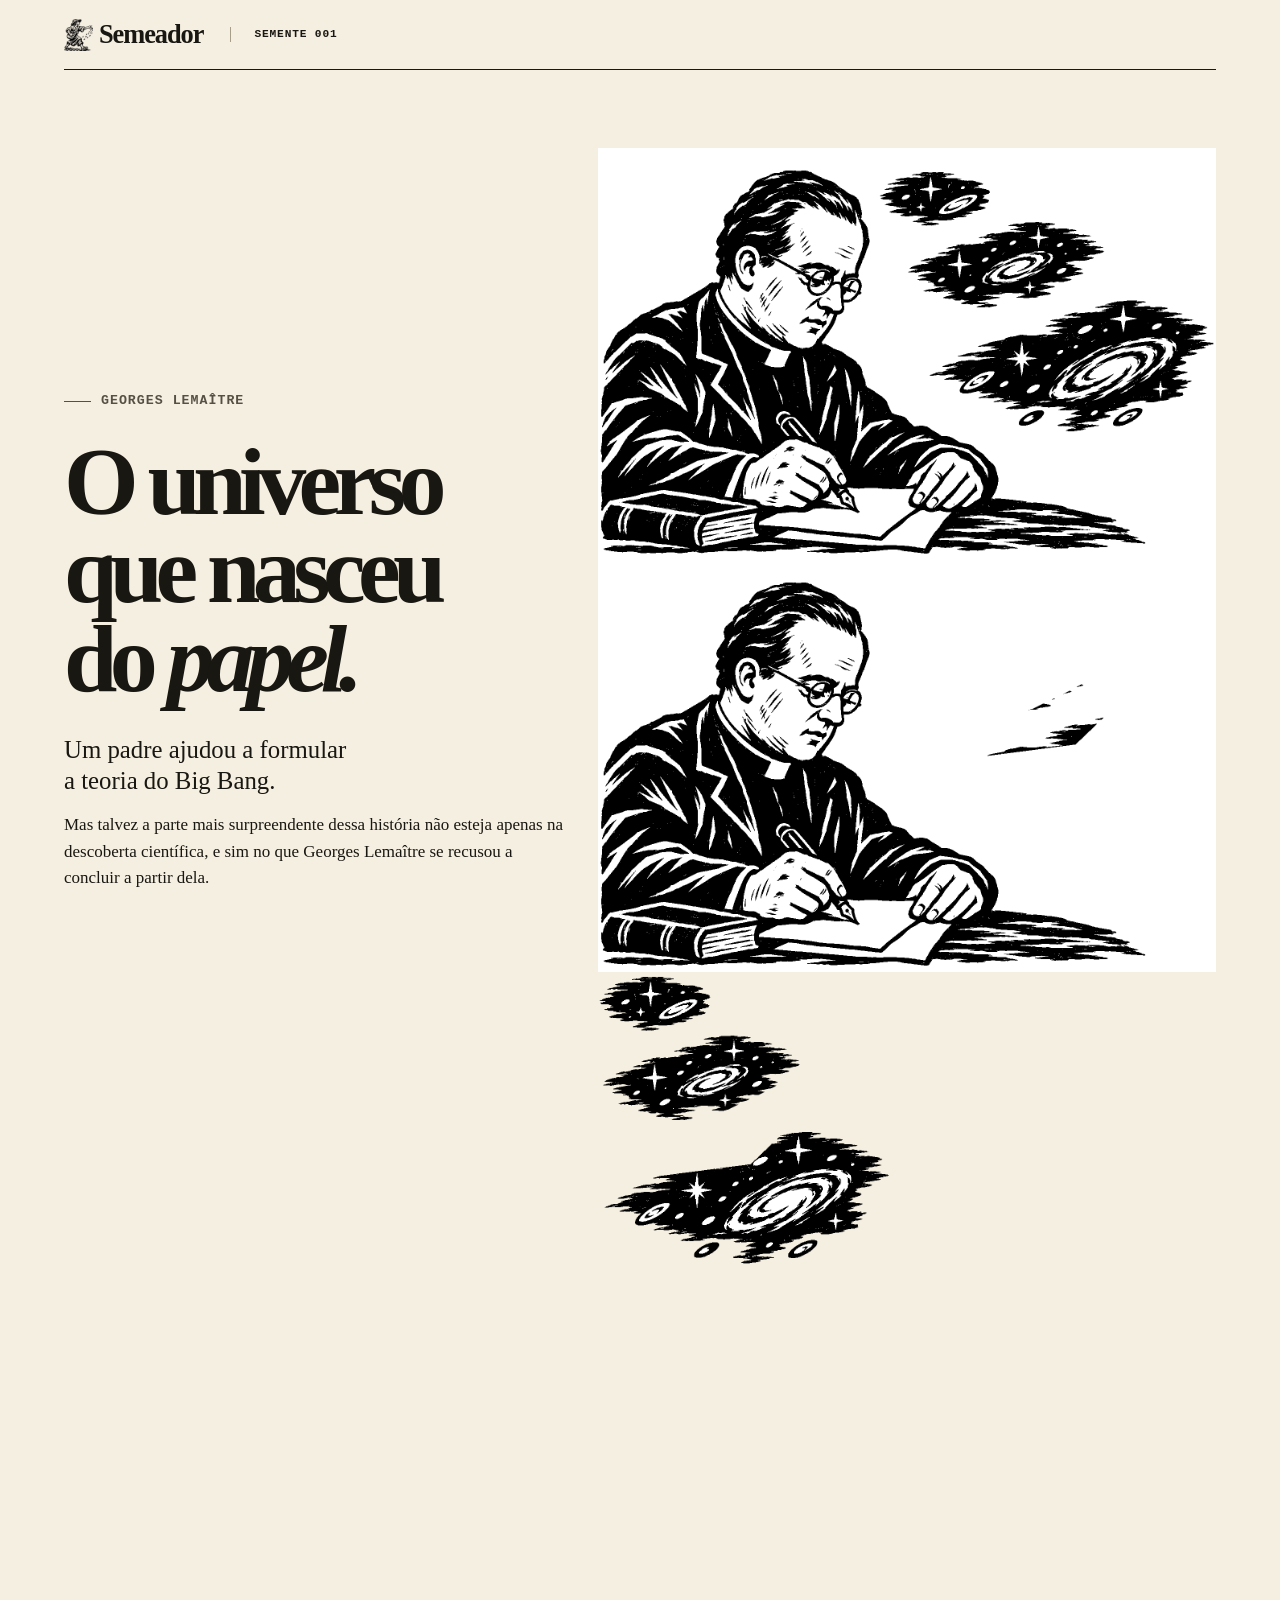
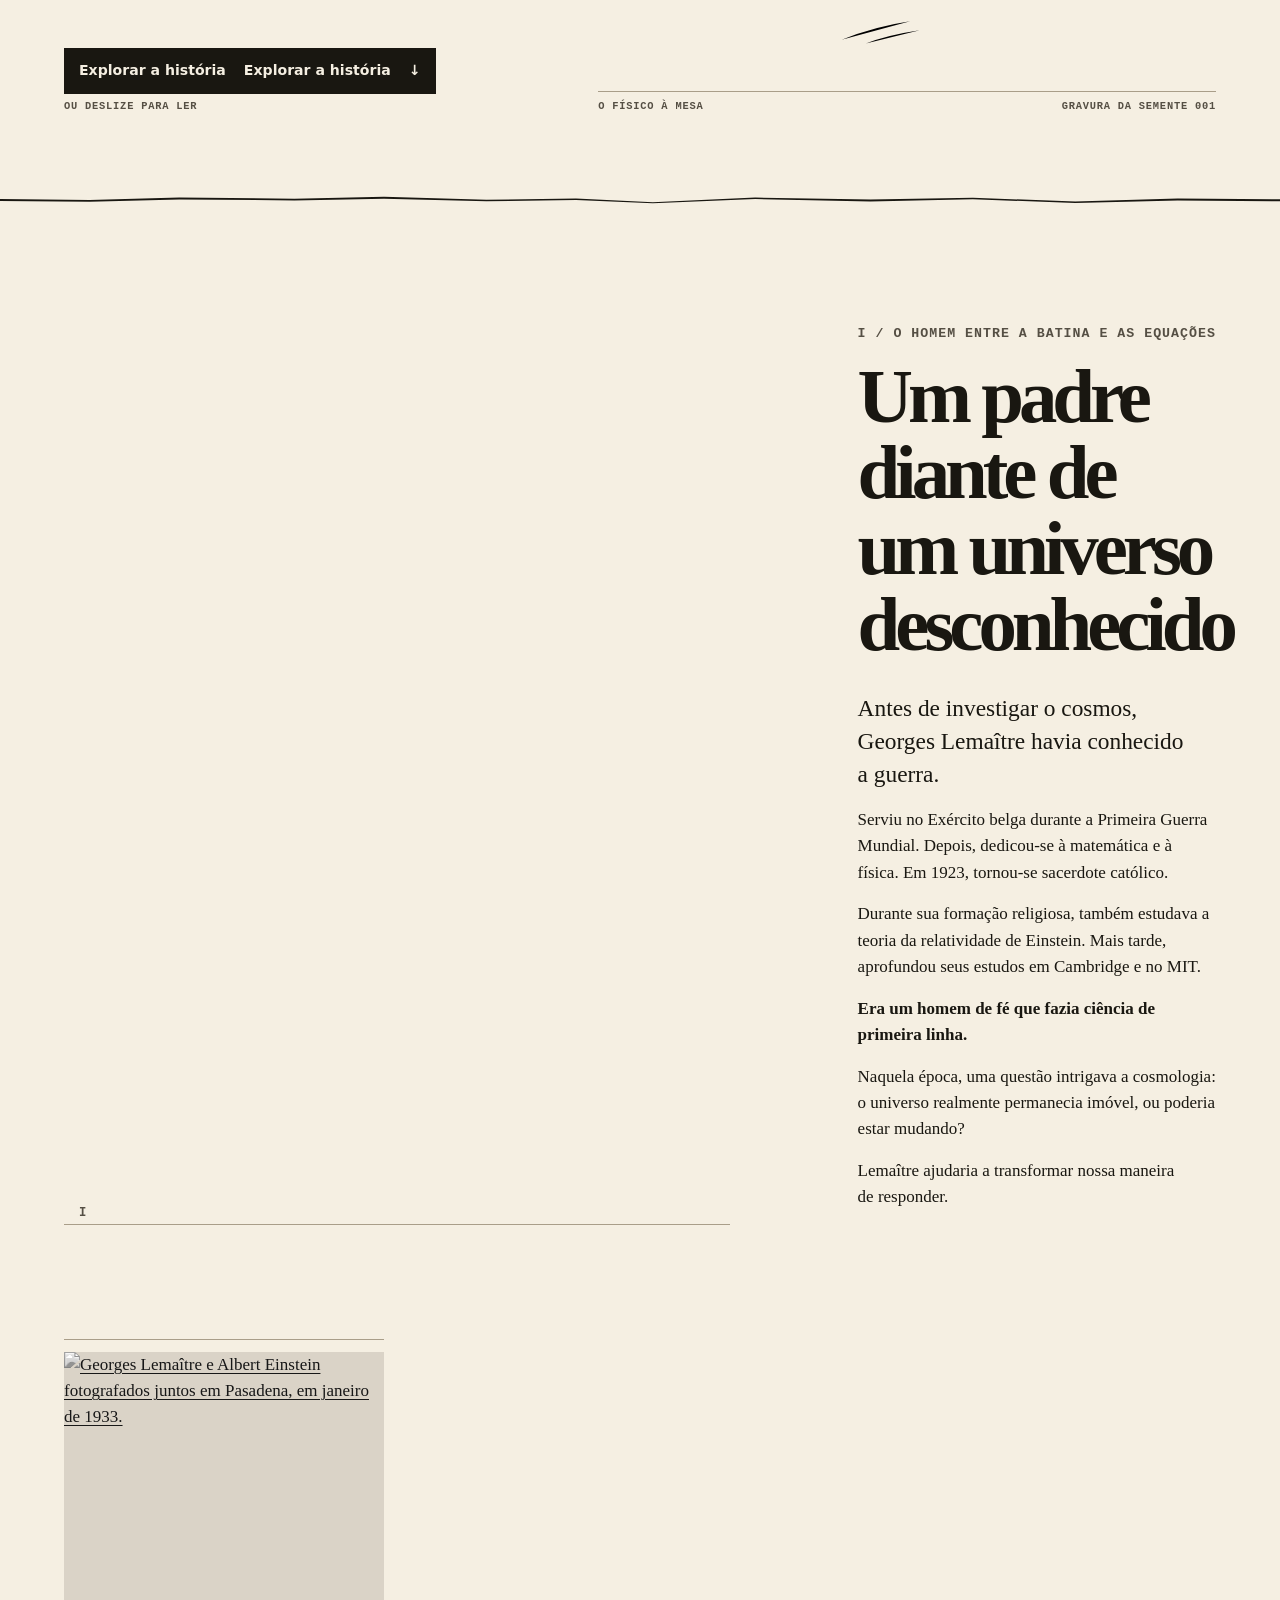
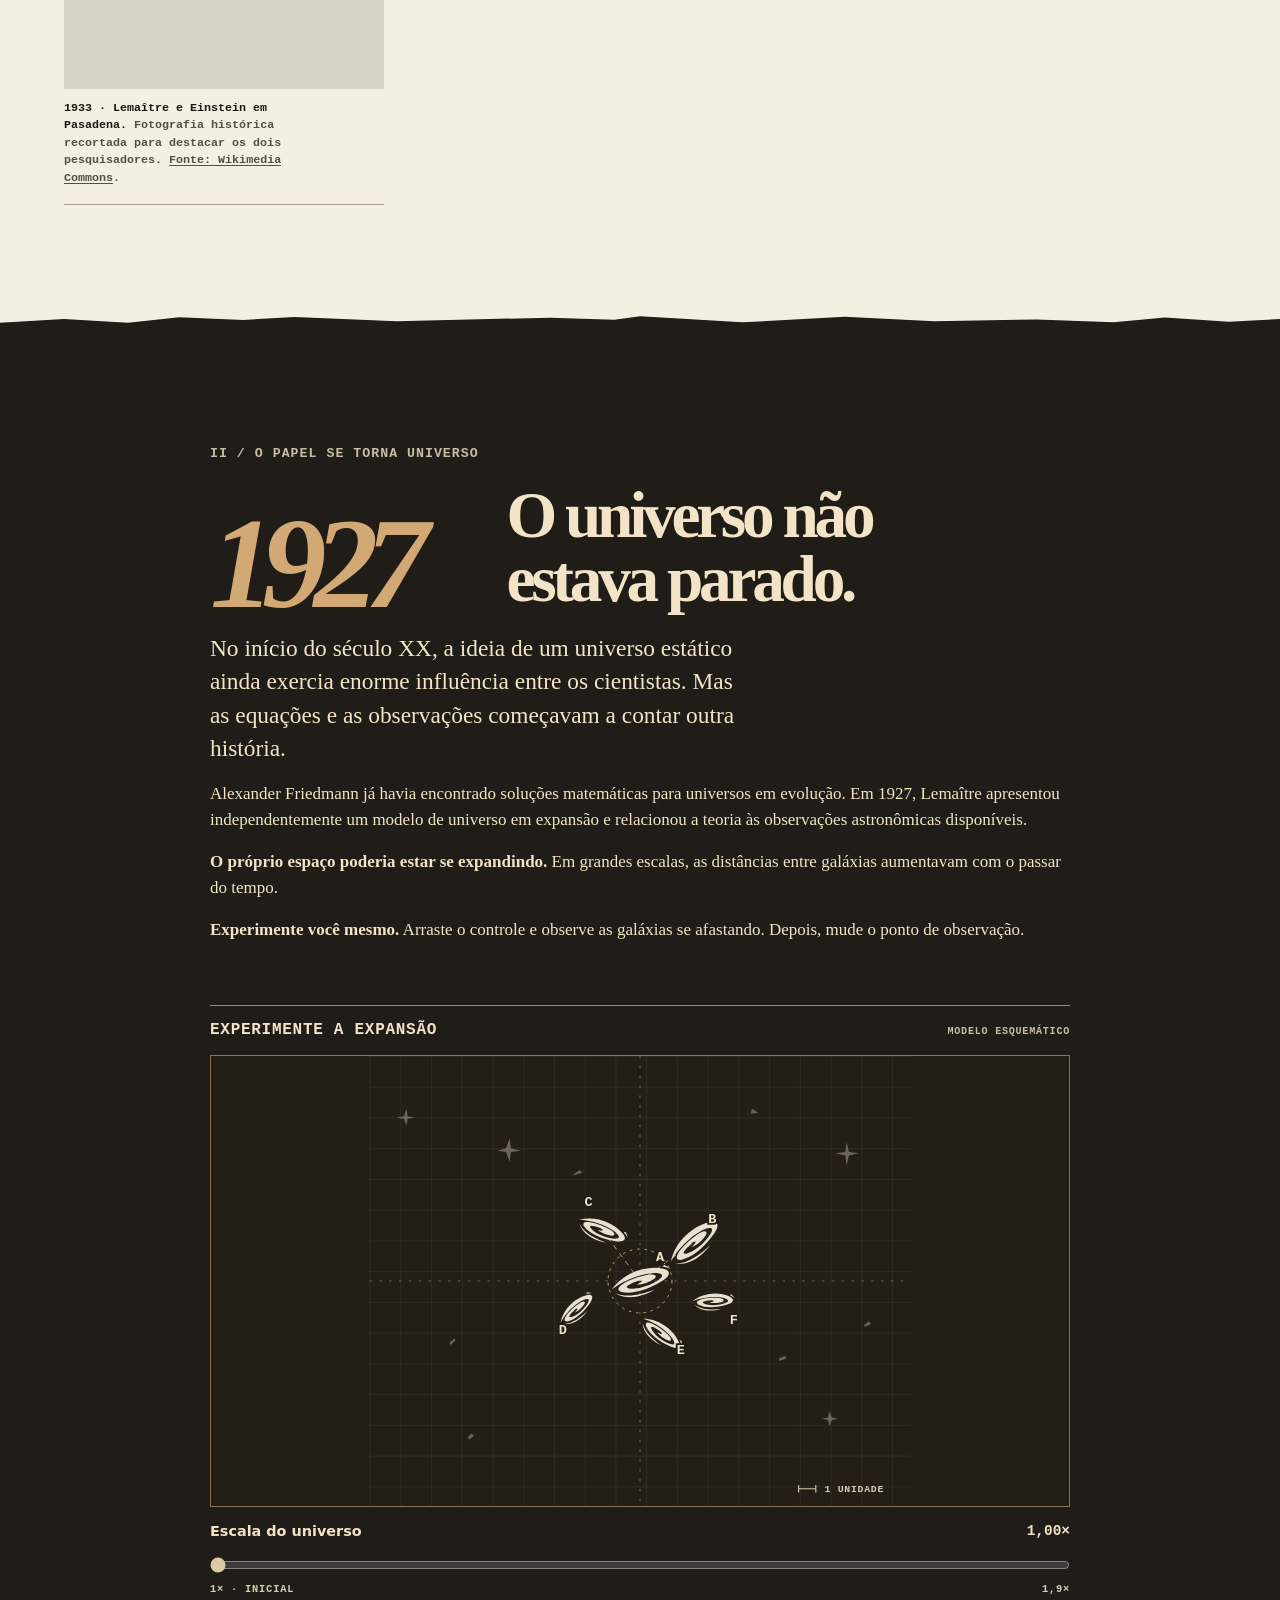
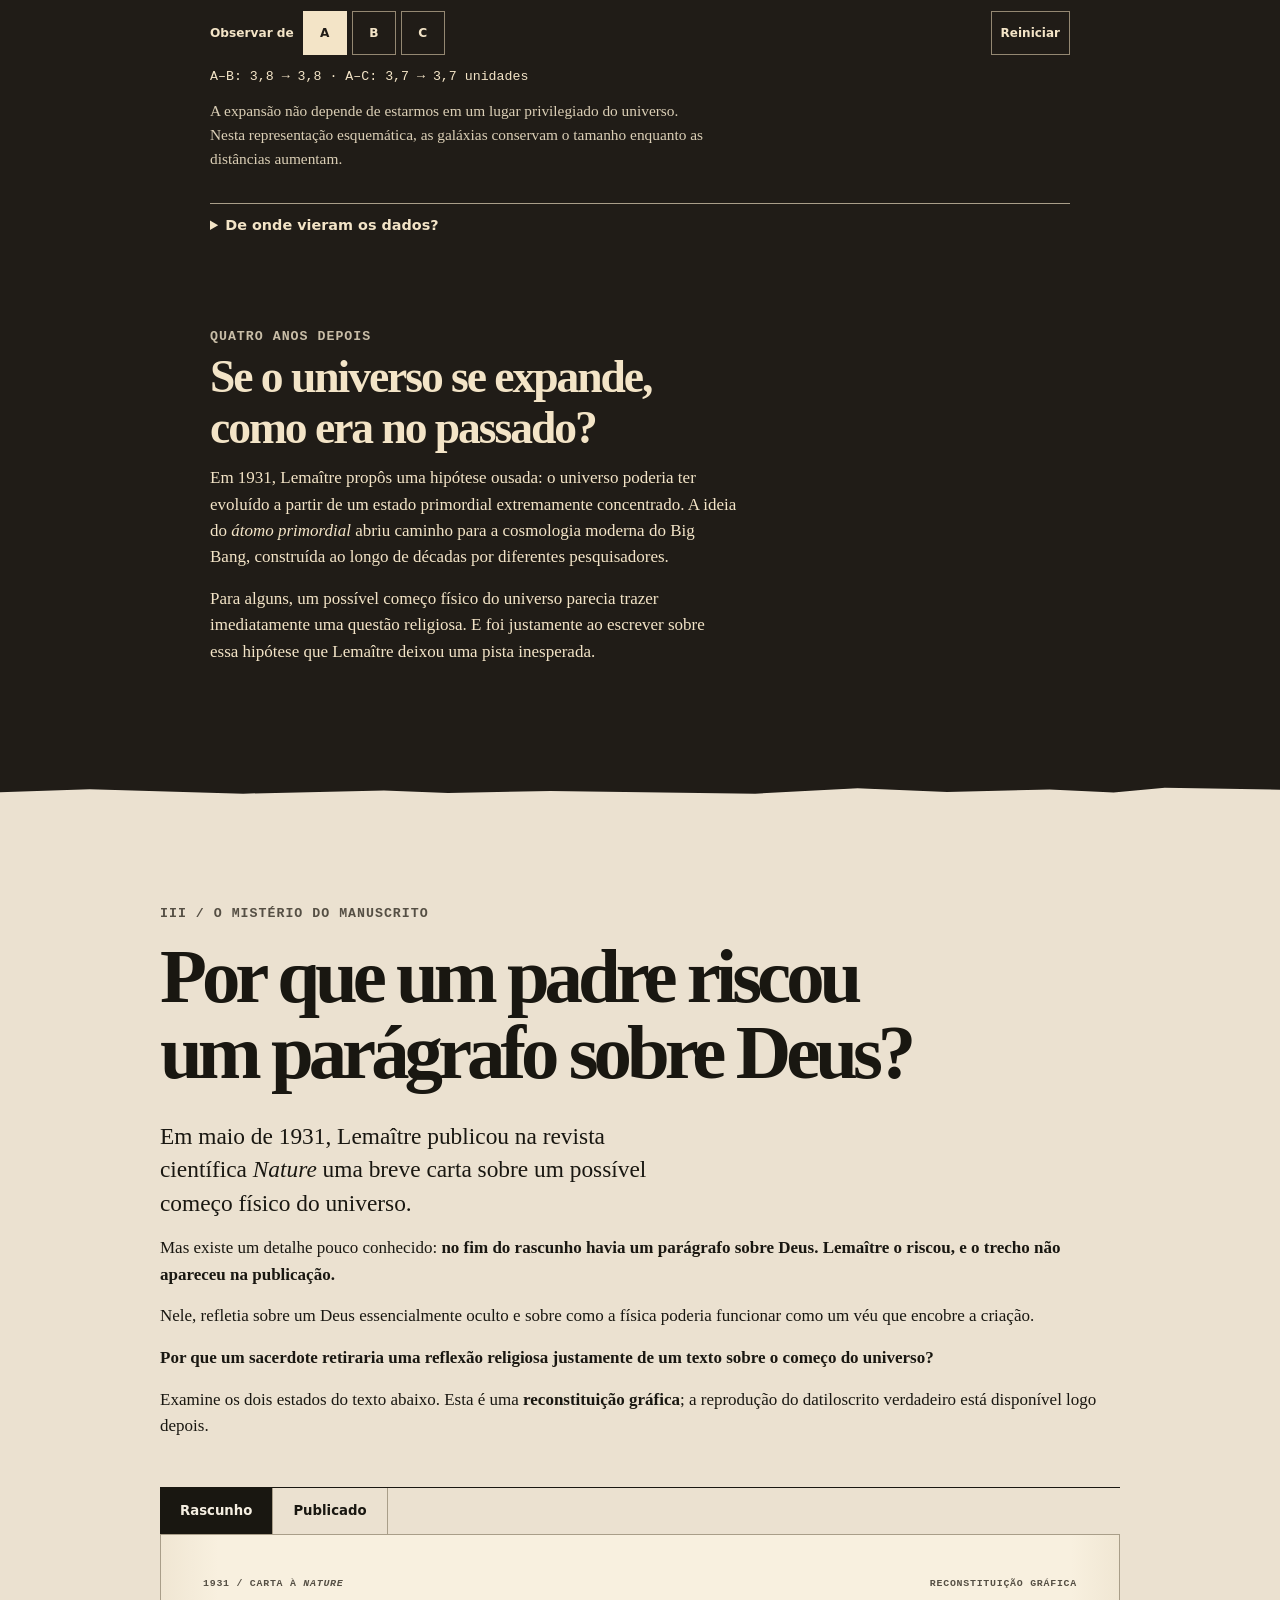
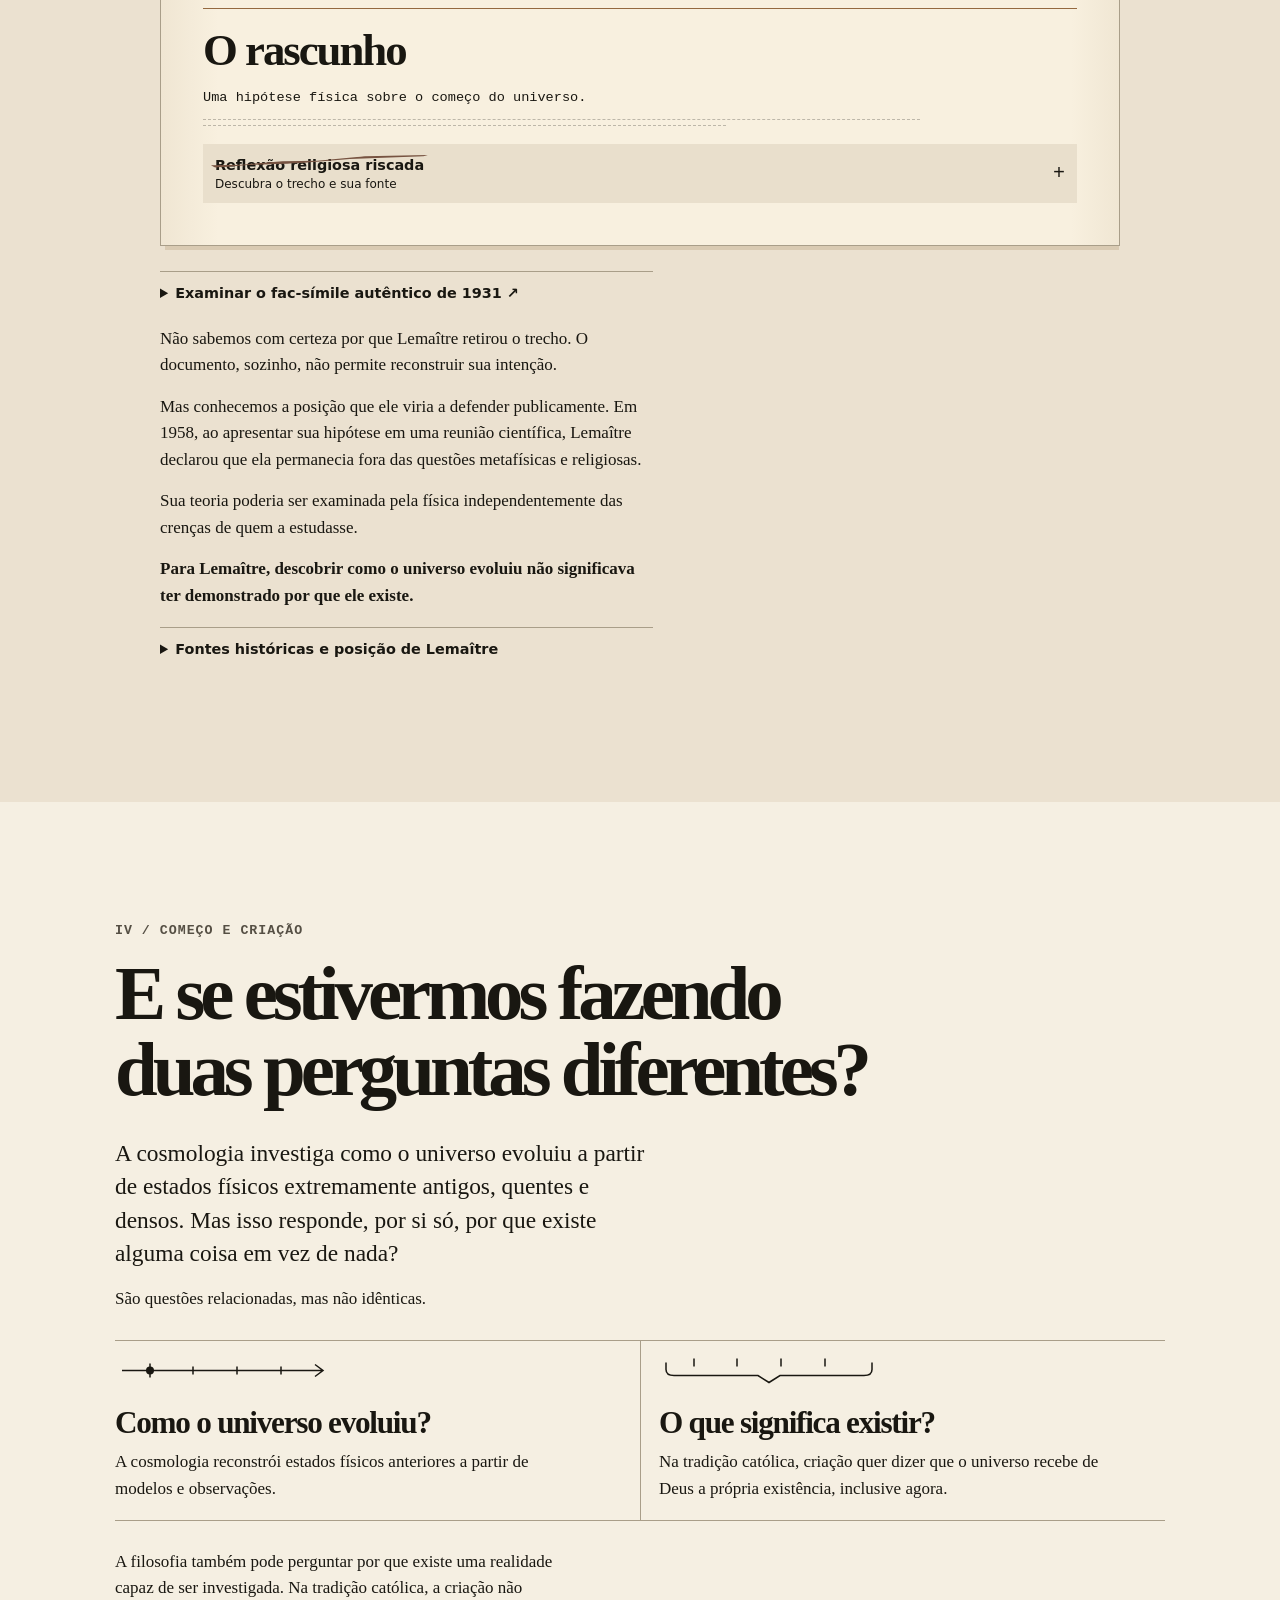
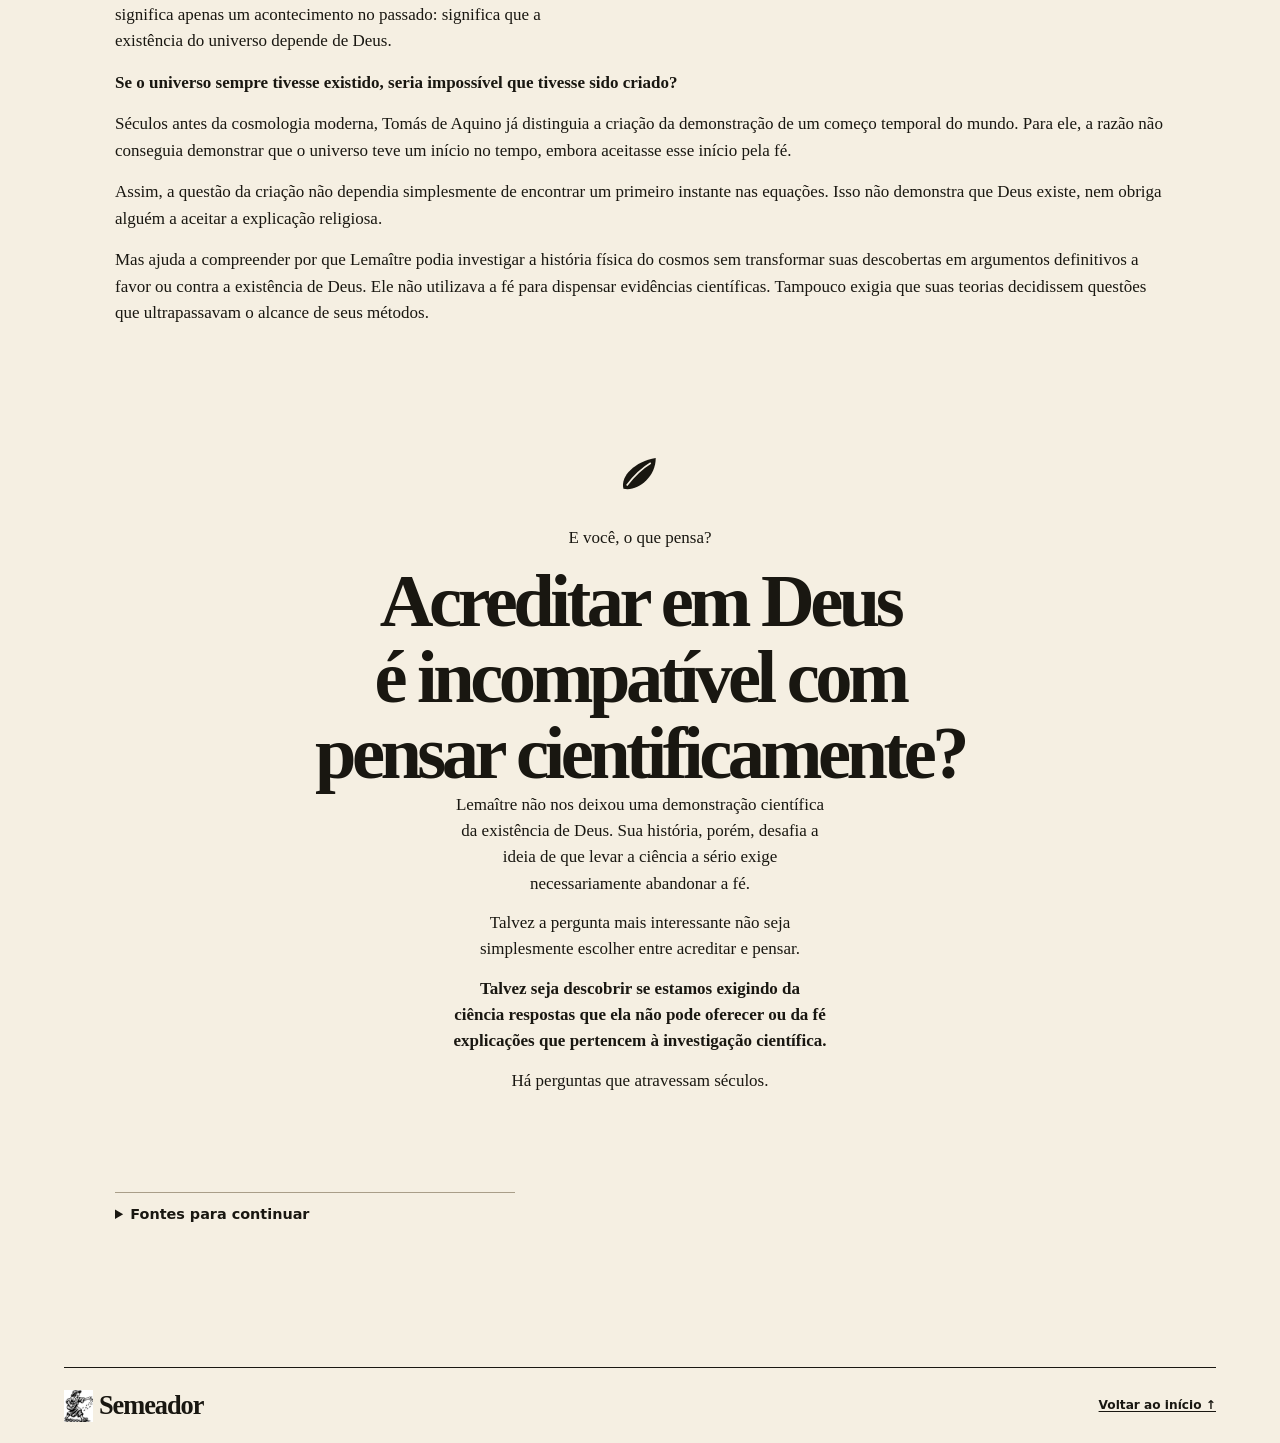
==== commit a9b60deb: "Semente 001: integrar narrativa aprovada e investigação documental com fac-símile externo" ====
--- a/sementes/001/index.html
+++ b/sementes/001/index.html
@@ -29,6 +29,7 @@
         <p class="kicker"><span></span> Georges Lemaître</p>
         <h1 id="titulo">O universo<br>que nasceu<br>do <em>papel.</em></h1>
         <p class="hero-lead">Um padre ajudou a formular<br class="desktop-break"> a teoria do Big Bang.</p>
+        <p class="hero-deck">Mas talvez a parte mais surpreendente dessa história não esteja apenas na descoberta científica, e sim no que Georges Lemaître se recusou a concluir a partir dela.</p>
       </div>
       <figure class="hero-figure">
         <a href="#lemaitre" class="plate-link" aria-label="Ir à história de Georges Lemaître">
@@ -52,9 +53,13 @@
       <aside class="section-index" aria-hidden="true">I</aside>
       <div class="scene-copy">
         <p class="kicker">I / O homem entre a batina e as equações</p>
-        <h2 id="i-title">Duas vocações.<br>Uma mesa de trabalho.</h2>
-        <p class="standfirst">Georges Lemaître tinha sido soldado antes de ser padre. A guerra interrompeu seus estudos de engenharia. Na volta, escolheu a matemática e a física.</p>
-        <p>Estudou a relatividade no seminário. Ordenado em 1923, trabalhou com Arthur Eddington em Cambridge, passou pelo Observatório de Harvard e se doutorou no MIT. Em Louvain, deu aulas e enfrentou uma pergunta que estava mudando a astronomia.</p>
+        <h2 id="i-title">Um padre diante de um universo desconhecido</h2>
+        <p class="standfirst">Antes de investigar o cosmos, Georges Lemaître havia conhecido a guerra.</p>
+        <p>Serviu no Exército belga durante a Primeira Guerra Mundial. Depois, dedicou-se à matemática e à física. Em 1923, tornou-se sacerdote católico.</p>
+        <p>Durante sua formação religiosa, também estudava a teoria da relatividade de Einstein. Mais tarde, aprofundou seus estudos em Cambridge e no MIT.</p>
+        <p><strong>Era um homem de fé que fazia ciência de primeira linha.</strong></p>
+        <p>Naquela época, uma questão intrigava a cosmologia: o universo realmente permanecia imóvel, ou poderia estar mudando?</p>
+        <p>Lemaître ajudaria a transformar nossa maneira de responder.</p>
       </div>
       <figure class="ledger historical-portrait">
         <a class="historical-photo-link" href="https://commons.wikimedia.org/wiki/File:MillikanLemaitreEinstein.jpg" target="_blank" rel="noopener noreferrer" aria-label="Abrir a fotografia histórica e seus créditos no Wikimedia Commons">
@@ -69,9 +74,12 @@
         <p class="kicker">II / O papel se torna universo</p>
         <div class="universe-title">
           <span class="year" aria-hidden="true">1927</span>
-          <h2 id="ii-title">As distâncias<br>estavam crescendo.</h2>
-        </div>
-        <p class="standfirst">Em 1927, Lemaître ligou a relatividade aos dados das galáxias. Em grande escala, quanto mais distante a galáxia, mais depressa ela tende a se afastar.</p>
+          <h2 id="ii-title">O universo não<br>estava parado.</h2>
+        </div>
+        <p class="standfirst">No início do século XX, a ideia de um universo estático ainda exercia enorme influência entre os cientistas. Mas as equações e as observações começavam a contar outra história.</p>
+        <p>Alexander Friedmann já havia encontrado soluções matemáticas para universos em evolução. Em 1927, Lemaître apresentou independentemente um modelo de universo em expansão e relacionou a teoria às observações astronômicas disponíveis.</p>
+        <p><strong>O próprio espaço poderia estar se expandindo.</strong> Em grandes escalas, as distâncias entre galáxias aumentavam com o passar do tempo.</p>
+        <p class="interactive-cue"><strong>Experimente você mesmo.</strong> Arraste o controle e observe as galáxias se afastando. Depois, mude o ponto de observação.</p>
       </div>
       <figure class="atlas frame" aria-labelledby="atlas-title">
         <div class="atlas-top">
@@ -133,7 +141,7 @@
           <p class="trace-note" id="trace-note" hidden>Os círculos vazios marcam as posições na escala inicial.</p>
           <p class="screenreader" id="expansion-status" role="status"></p>
         </div>
-        <p class="atlas-caption">As distâncias aumentam. As galáxias conservam o tamanho no desenho. Escolher outra galáxia muda o ponto de observação, e a expansão continua visível.</p>
+        <p class="atlas-caption">A expansão não depende de estarmos em um lugar privilegiado do universo. Nesta representação esquemática, as galáxias conservam o tamanho enquanto as distâncias aumentam.</p>
       </figure>
       <div class="frame deep-space">
         <details>
@@ -143,8 +151,9 @@
         </details>
         <div class="later">
           <p class="kicker">Quatro anos depois</p>
-          <h3>E se voltássemos no tempo?</h3>
-          <p>Em 1931, Lemaître aventou um estado quântico primordial. Décadas de trabalho coletivo e evidências como a radiação cósmica de fundo, detectada em 1965, sustentaram a história de um universo jovem, quente e denso.</p>
+          <h3>Se o universo se expande, como era no passado?</h3>
+          <p>Em 1931, Lemaître propôs uma hipótese ousada: o universo poderia ter evoluído a partir de um estado primordial extremamente concentrado. A ideia do <em>átomo primordial</em> abriu caminho para a cosmologia moderna do Big Bang, construída ao longo de décadas por diferentes pesquisadores.</p>
+          <p>Para alguns, um possível começo físico do universo parecia trazer imediatamente uma questão religiosa. E foi justamente ao escrever sobre essa hipótese que Lemaître deixou uma pista inesperada.</p>
         </div>
       </div>
     </section>
@@ -153,8 +162,12 @@
       <div class="frame">
         <header class="archive-head">
           <p class="kicker">III / O mistério do manuscrito</p>
-          <h2 id="iii-title">Um parágrafo<br>ficou no papel.</h2>
-          <p class="standfirst">Em 1931, Lemaître escreveu à <i>Nature</i> sobre o começo do universo. Compare o rascunho com a carta publicada.</p>
+          <h2 id="iii-title">Por que um padre riscou um parágrafo sobre Deus?</h2>
+          <p class="standfirst">Em maio de 1931, Lemaître publicou na revista científica <i>Nature</i> uma breve carta sobre um possível começo físico do universo.</p>
+          <p>Mas existe um detalhe pouco conhecido: <strong>no fim do rascunho havia um parágrafo sobre Deus. Lemaître o riscou, e o trecho não apareceu na publicação.</strong></p>
+          <p>Nele, refletia sobre um Deus essencialmente oculto e sobre como a física poderia funcionar como um véu que encobre a criação.</p>
+          <p class="document-question"><strong>Por que um sacerdote retiraria uma reflexão religiosa justamente de um texto sobre o começo do universo?</strong></p>
+          <p class="document-instruction">Examine os dois estados do texto abaixo. Esta é uma <strong>reconstituição gráfica</strong>; a reprodução do datiloscrito verdadeiro está disponível logo depois.</p>
         </header>
         <div class="document">
           <div class="document-bar interactive" role="group" aria-label="Escolha a versão da carta">
@@ -164,28 +177,36 @@
           <article class="document-sheet" id="rascunho" aria-labelledby="doc-draft">
             <header><span>1931 / Carta à <i>Nature</i></span><span>Reconstituição gráfica</span></header>
             <h3 id="doc-draft">O rascunho</h3>
-            <p class="typed">Hipótese de um estado quântico primordial.<span class="type-lines" aria-hidden="true"></span></p>
+            <p class="typed">Uma hipótese física sobre o começo do universo.<span class="type-lines" aria-hidden="true"></span></p>
             <details class="crossed">
-              <summary><span><del>Parágrafo sobre Deus</del><small>Transcrição e tradução</small></span><span class="disclose" aria-hidden="true">+</span></summary>
+              <summary><span><del>Reflexão religiosa riscada</del><small>Descubra o trecho e sua fonte</small></span><span class="disclose" aria-hidden="true">+</span></summary>
               <blockquote lang="en">“God is essentially hidden”</blockquote>
               <p>“Deus é essencialmente escondido.”</p>
-              <p class="source-note">Fragmento do último parágrafo, riscado no datiloscrito. <a href="https://arxiv.org/pdf/1105.6271#page=6">Ver fac-símile, figura 1</a>.</p>
+              <p class="source-note">Trecho autêntico do parágrafo final, riscado no datiloscrito. <a href="https://arxiv.org/pdf/1105.6271#page=6" target="_blank" rel="noopener">Veja a Figura 1 do estudo histórico</a>.</p>
             </details>
           </article>
           <article class="document-sheet" id="publicado" aria-labelledby="doc-printed">
             <header><span>9 MAI 1931 / <i>Nature</i> 127</span><span>Reconstituição gráfica</span></header>
             <h3 id="doc-printed">A carta publicada</h3>
-            <p class="typed">Hipótese de um estado quântico primordial.<span class="type-lines" aria-hidden="true"></span></p>
-            <p class="omission">O parágrafo sobre Deus ficou no rascunho.</p>
+            <p class="typed">Uma hipótese física sobre o começo do universo.<span class="type-lines" aria-hidden="true"></span></p>
+            <p class="omission">A reflexão religiosa não aparece no texto publicado. A hipótese científica foi apresentada sem esse parágrafo.</p>
             <p class="source-note"><a href="https://fys.kuleuven.be/ster/meetings/lemaitre/lemaitre-hertog.pdf">Ler a reprodução integral na KU Leuven</a>.</p>
           </article>
         </div>
         <div class="archive-note">
-          <p>O parágrafo sobre Deus ficou no rascunho. A motivação exata para o corte permanece incerta.</p>
-          <p>Em 1951, Pio XII evocou o <i>Faça-se a luz</i> ao falar das descobertas sobre o cosmos, com ressalvas sobre o alcance das evidências. No ano seguinte, fez outro discurso aos astrônomos e deixou de lado essa associação. Uma eventual conversa privada com Lemaître permanece incerta.</p>
-          <p><strong>Em 1958, Lemaître deixou sua posição clara em Solvay.</strong> A hipótese física deixava em aberto a questão de um Criador.</p>
+          <details class="archival-source">
+            <summary>Examinar o fac-símile autêntico de 1931 <span aria-hidden="true">↗</span></summary>
+            <p>Esta é a reprodução do datiloscrito preservado nos arquivos de Louvain, publicada como <strong>Figura 1</strong> no estudo de Jean-Pierre Luminet. Abra a página 6 para ver o último parágrafo riscado pelo autor.</p>
+            <p><a class="archive-source-link" href="https://arxiv.org/pdf/1105.6271#page=6" target="_blank" rel="noopener">Abrir o documento autêntico em outra aba</a></p>
+            <iframe title="Documento histórico reproduzido na figura 1 da nota de Jean-Pierre Luminet, página 6" loading="lazy" src="https://arxiv.org/pdf/1105.6271#page=6" referrerpolicy="no-referrer" aria-label="Visualização externa opcional do manuscrito autêntico"></iframe>
+            <p class="source-note">A visualização depende do suporte do navegador a PDFs externos. Se não aparecer, use o link acima. Não reproduzimos o fac-símile como imagem local enquanto os direitos de republicação não estiverem esclarecidos.</p>
+          </details>
+          <p>Não sabemos com certeza por que Lemaître retirou o trecho. O documento, sozinho, não permite reconstruir sua intenção.</p>
+          <p>Mas conhecemos a posição que ele viria a defender publicamente. Em 1958, ao apresentar sua hipótese em uma reunião científica, Lemaître declarou que ela permanecia fora das questões metafísicas e religiosas.</p>
+          <p>Sua teoria poderia ser examinada pela física independentemente das crenças de quem a estudasse.</p>
+          <p><strong>Para Lemaître, descobrir como o universo evoluiu não significava ter demonstrado por que ele existe.</strong></p>
           <details>
-            <summary>Leia os discursos e a posição de Lemaître</summary>
+            <summary>Fontes históricas e posição de Lemaître</summary>
             <ul>
               <li><a href="https://www.vatican.va/content/pius-xii/it/speeches/1951/documents/hf_p-xii_spe_19511122_di-serena.html">Pio XII, discurso de 1951</a></li>
               <li><a href="https://www.vatican.va/content/pius-xii/fr/speeches/1952/documents/hf_p-xii_spe_19520907_la-presence.html">Pio XII, discurso de 1952</a></li>
@@ -199,7 +220,9 @@
 
     <section id="pergunta" class="scene reflection frame" aria-labelledby="iv-title">
       <p class="kicker">IV / Começo e criação</p>
-      <h2 id="iv-title">O que um começo<br>pode provar?</h2>
+      <h2 id="iv-title">E se estivermos fazendo duas perguntas diferentes?</h2>
+      <p class="standfirst">A cosmologia investiga como o universo evoluiu a partir de estados físicos extremamente antigos, quentes e densos. Mas isso responde, por si só, por que existe alguma coisa em vez de nada?</p>
+      <p>São questões relacionadas, mas não idênticas.</p>
       <div class="two-questions">
         <div>
           <svg viewBox="0 0 220 32" aria-hidden="true"><path d="M7 16h201m-8-6 8 6-8 6M35 9v14m43-11v8m44-8v8m44-8v8" fill="none" stroke="currentColor" stroke-width="1.5"/><circle cx="35" cy="16" r="4" fill="currentColor"/></svg>
@@ -212,14 +235,22 @@
           <p>Na tradição católica, criação quer dizer que o universo recebe de Deus a própria existência, inclusive agora.</p>
         </div>
       </div>
-      <p class="aquino">Séculos antes dos telescópios modernos, Tomás de Aquino já distinguia as duas perguntas. Ele aceitava pela fé que o mundo teve um começo e considerava que a razão, por si só, não o demonstrava.</p>
+      <p class="aquino">A filosofia também pode perguntar por que existe uma realidade capaz de ser investigada. Na tradição católica, a criação não significa apenas um acontecimento no passado: significa que a existência do universo depende de Deus.</p>
+      <p class="philosophy-surprise"><strong>Se o universo sempre tivesse existido, seria impossível que tivesse sido criado?</strong></p>
+      <p>Séculos antes da cosmologia moderna, Tomás de Aquino já distinguia a criação da demonstração de um começo temporal do mundo. Para ele, a razão não conseguia demonstrar que o universo teve um início no tempo, embora aceitasse esse início pela fé.</p>
+      <p>Assim, a questão da criação não dependia simplesmente de encontrar um primeiro instante nas equações. Isso não demonstra que Deus existe, nem obriga alguém a aceitar a explicação religiosa.</p>
+      <p>Mas ajuda a compreender por que Lemaître podia investigar a história física do cosmos sem transformar suas descobertas em argumentos definitivos a favor ou contra a existência de Deus. Ele não utilizava a fé para dispensar evidências científicas. Tampouco exigia que suas teorias decidissem questões que ultrapassavam o alcance de seus métodos.</p>
       <div class="last-question">
         <svg class="last-seed" viewBox="0 0 70 60" aria-hidden="true">
           <path class="seed-star" d="m35 4 3 18 18 8-18 4-3 20-5-20-17-4 17-8Z"/>
           <path class="seed-shape" d="M54 12C54 36 31 53 15 49 11 34 29 16 54 12Z"/><path class="seed-cut" d="M19 45q14-18 29-27"/>
         </svg>
-        <p>Um sacerdote pôde fazer ciência de primeira linha e submeter suas ideias ao mesmo escrutínio que seus colegas.</p>
+        <p class="final-invitation">E você, o que pensa?</p>
         <h3>Acreditar em Deus é incompatível com pensar cientificamente?</h3>
+        <p>Lemaître não nos deixou uma demonstração científica da existência de Deus. Sua história, porém, desafia a ideia de que levar a ciência a sério exige necessariamente abandonar a fé.</p>
+        <p>Talvez a pergunta mais interessante não seja simplesmente escolher entre acreditar e pensar.</p>
+        <p><strong>Talvez seja descobrir se estamos exigindo da ciência respostas que ela não pode oferecer ou da fé explicações que pertencem à investigação científica.</strong></p>
+        <p class="semeador-closing">Há perguntas que atravessam séculos.</p>
       </div>
       <details class="sources">
         <summary>Fontes para continuar</summary>
--- a/assets/sementes/001/refino-mobile.css
+++ b/assets/sementes/001/refino-mobile.css
@@ -112,8 +112,8 @@
 /* Fotografia autêntica de 1933: dois cientistas em destaque, sem confundir com 1923. */
 .historical-portrait { max-width: 320px; border-color: var(--line); }
 .historical-photo-link { display: block; overflow: hidden; background: #dad3c7; }
-.historical-photo { display: block; width: 100%; aspect-ratio: 4 / 5; height: auto; object-fit: cover; object-position: right center; filter: grayscale(1); }
+.historical-photo { display: block; width: 100%; aspect-ratio: 19 / 20; height: auto; object-fit: cover; object-position: right center; filter: grayscale(1); }
 .historical-portrait figcaption { max-width: 36ch; padding-block: 11px 5px; font-size: .73rem; line-height: 1.5; letter-spacing: 0; text-transform: none; }
 .historical-portrait figcaption strong { color: var(--ink); }
 .historical-portrait figcaption a { text-underline-offset: 2px; }
-@media (max-width: 740px) { .historical-portrait { width: min(100%, 308px); margin-inline: 0; } .historical-photo { aspect-ratio: 4 / 5; } }
+@media (max-width: 740px) { .historical-portrait { width: min(100%, 308px); margin-inline: 0; } .historical-photo { aspect-ratio: 19 / 20; } }
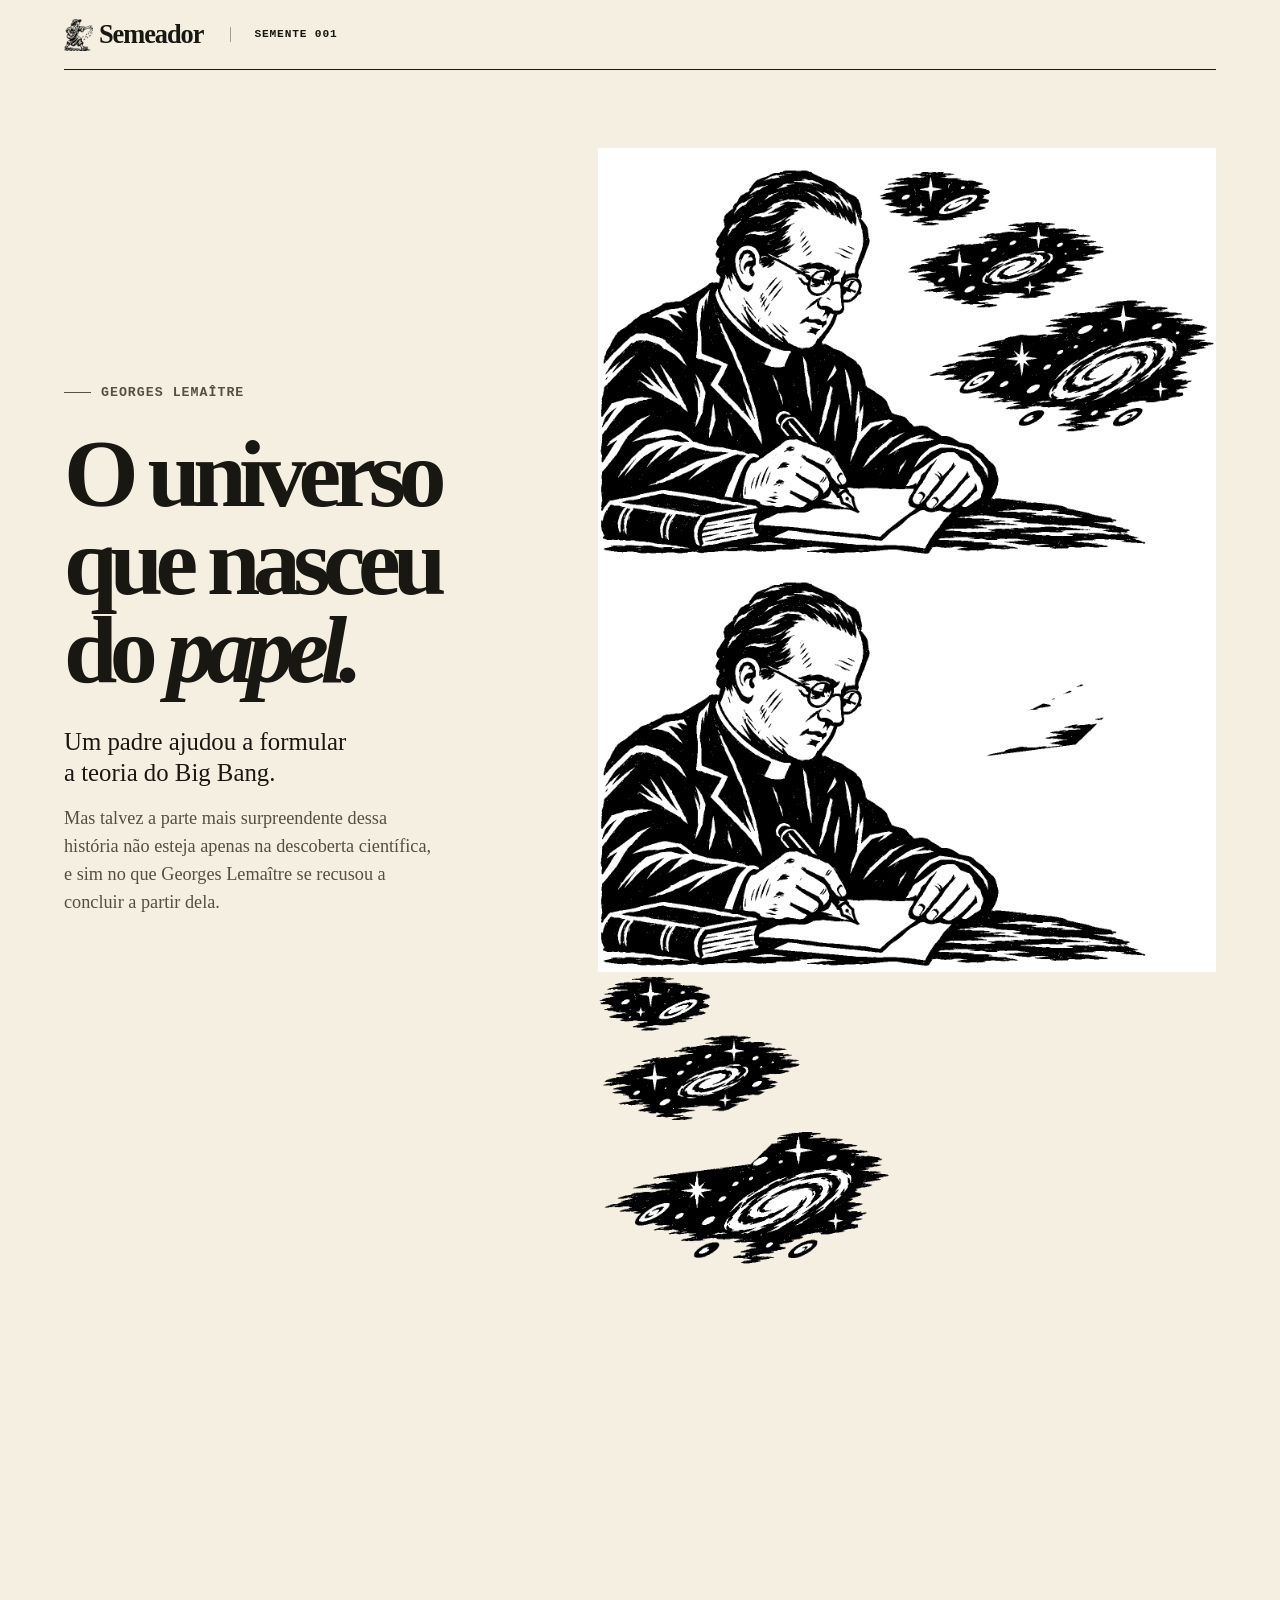
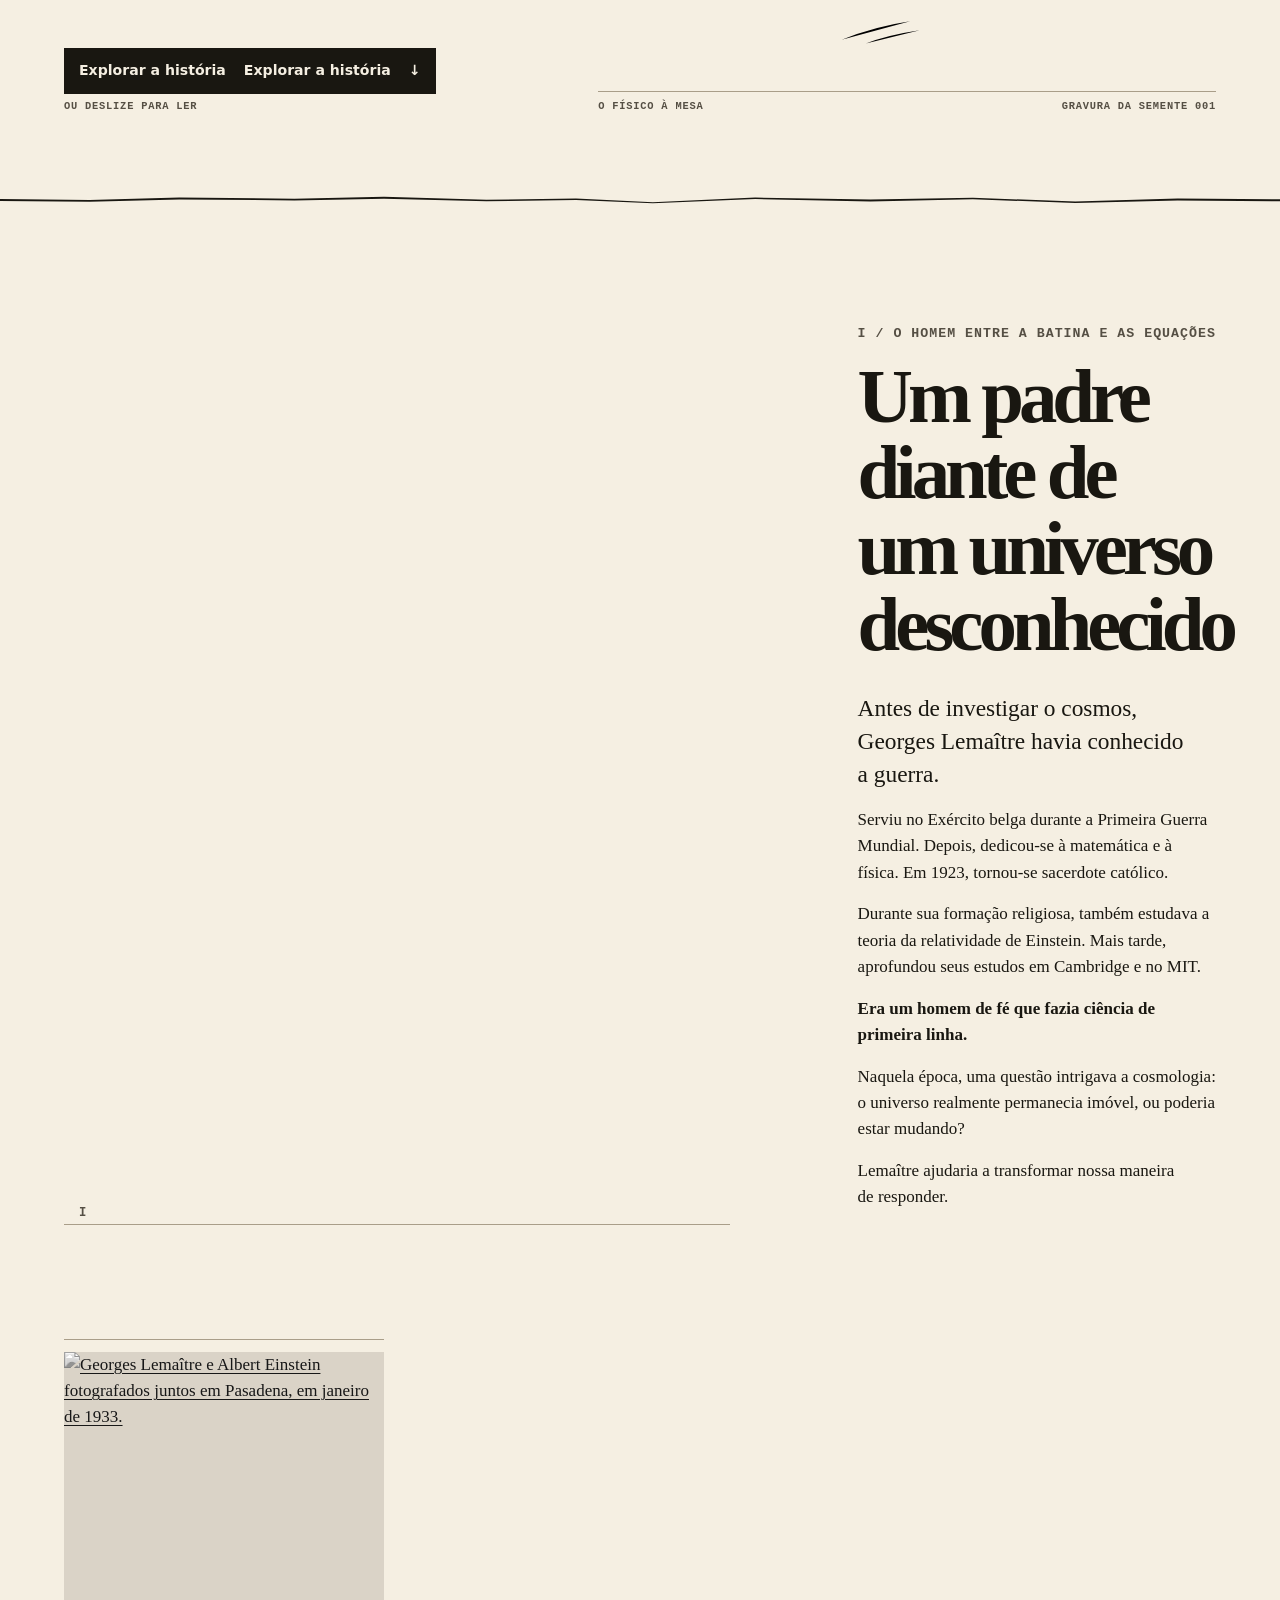
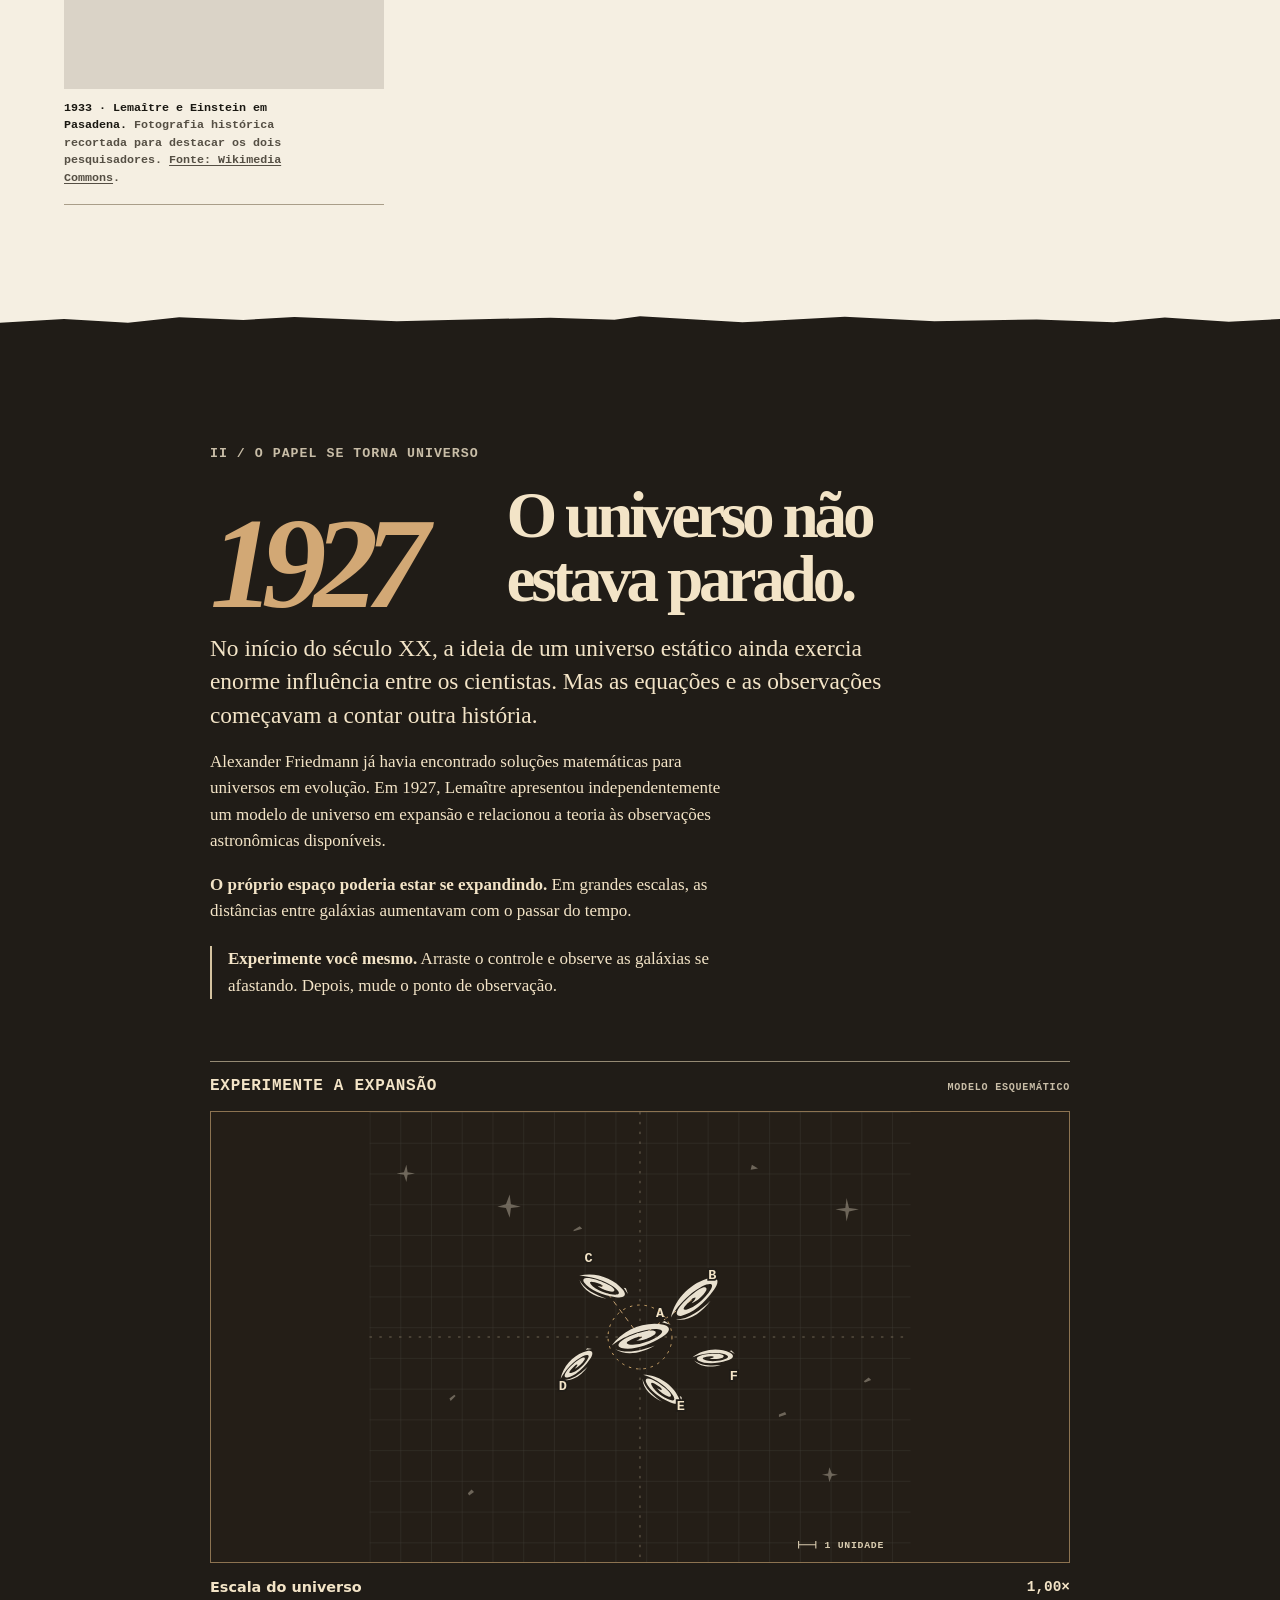
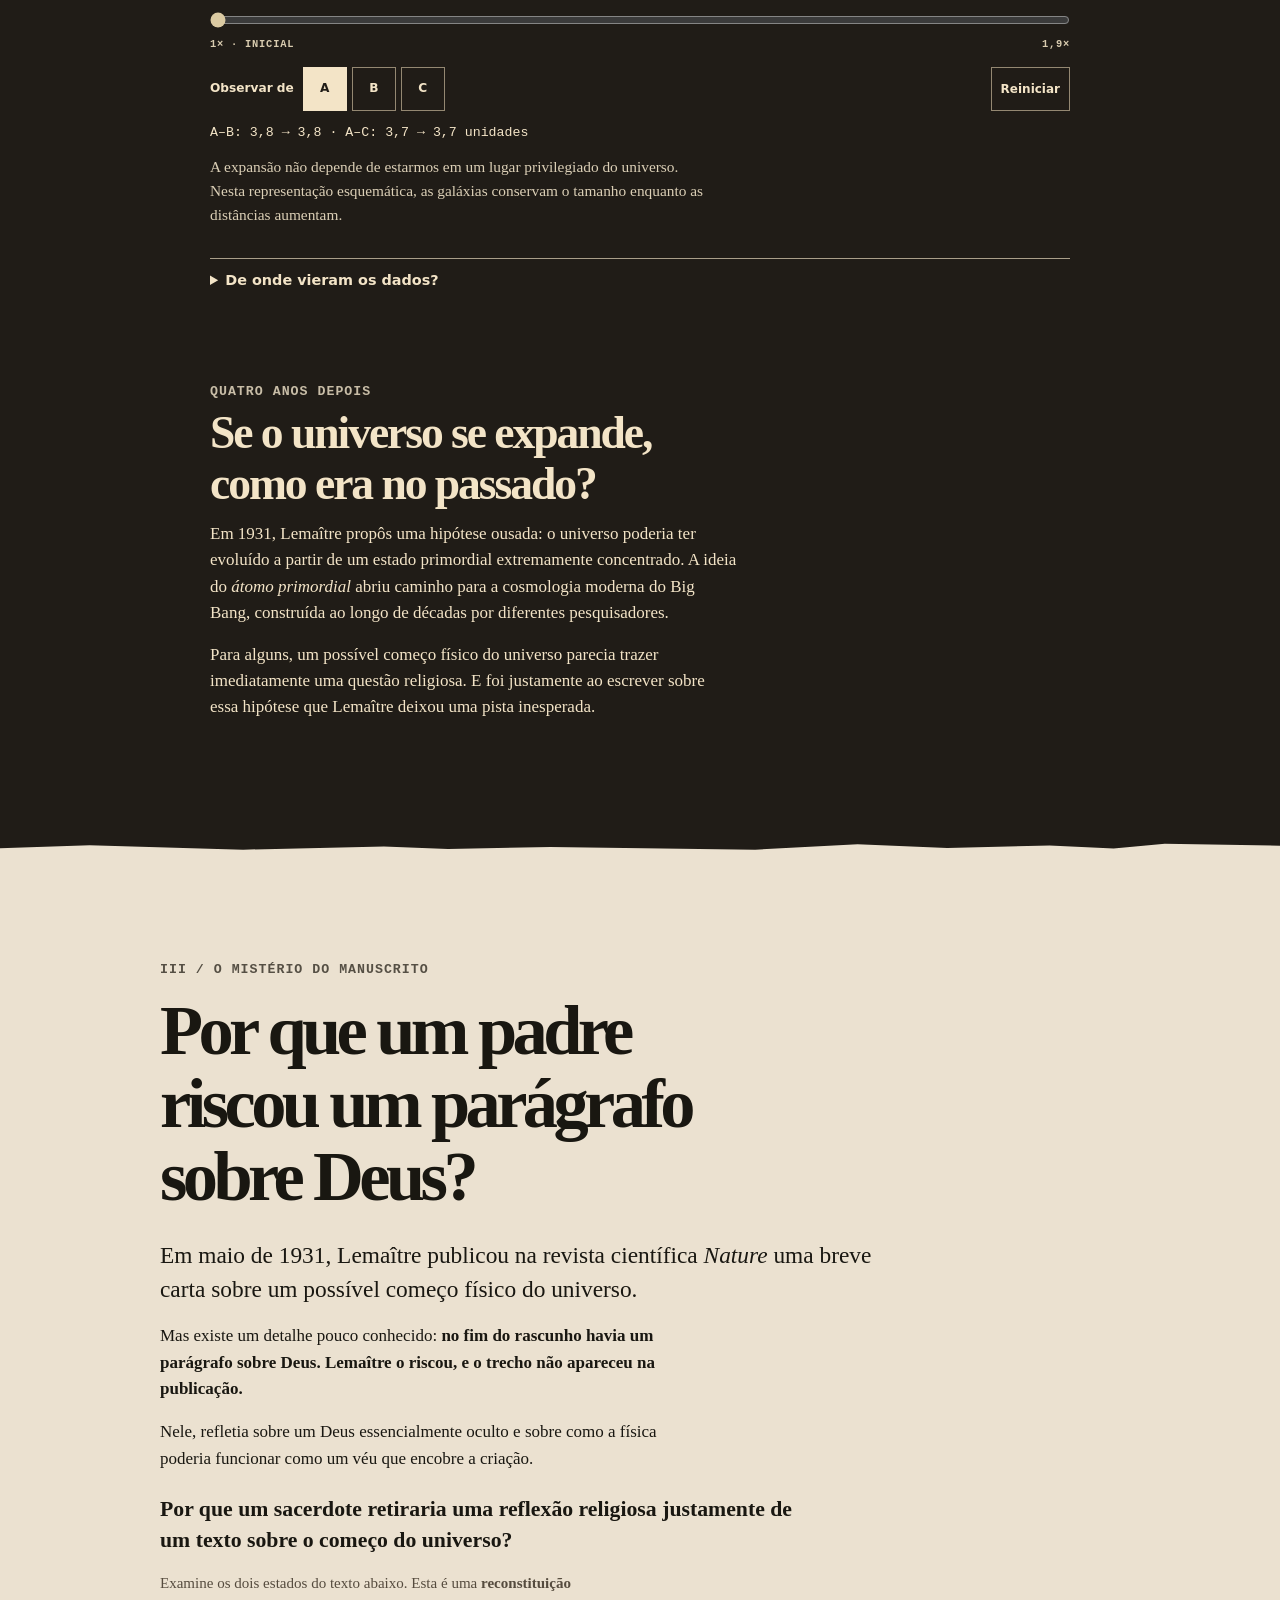
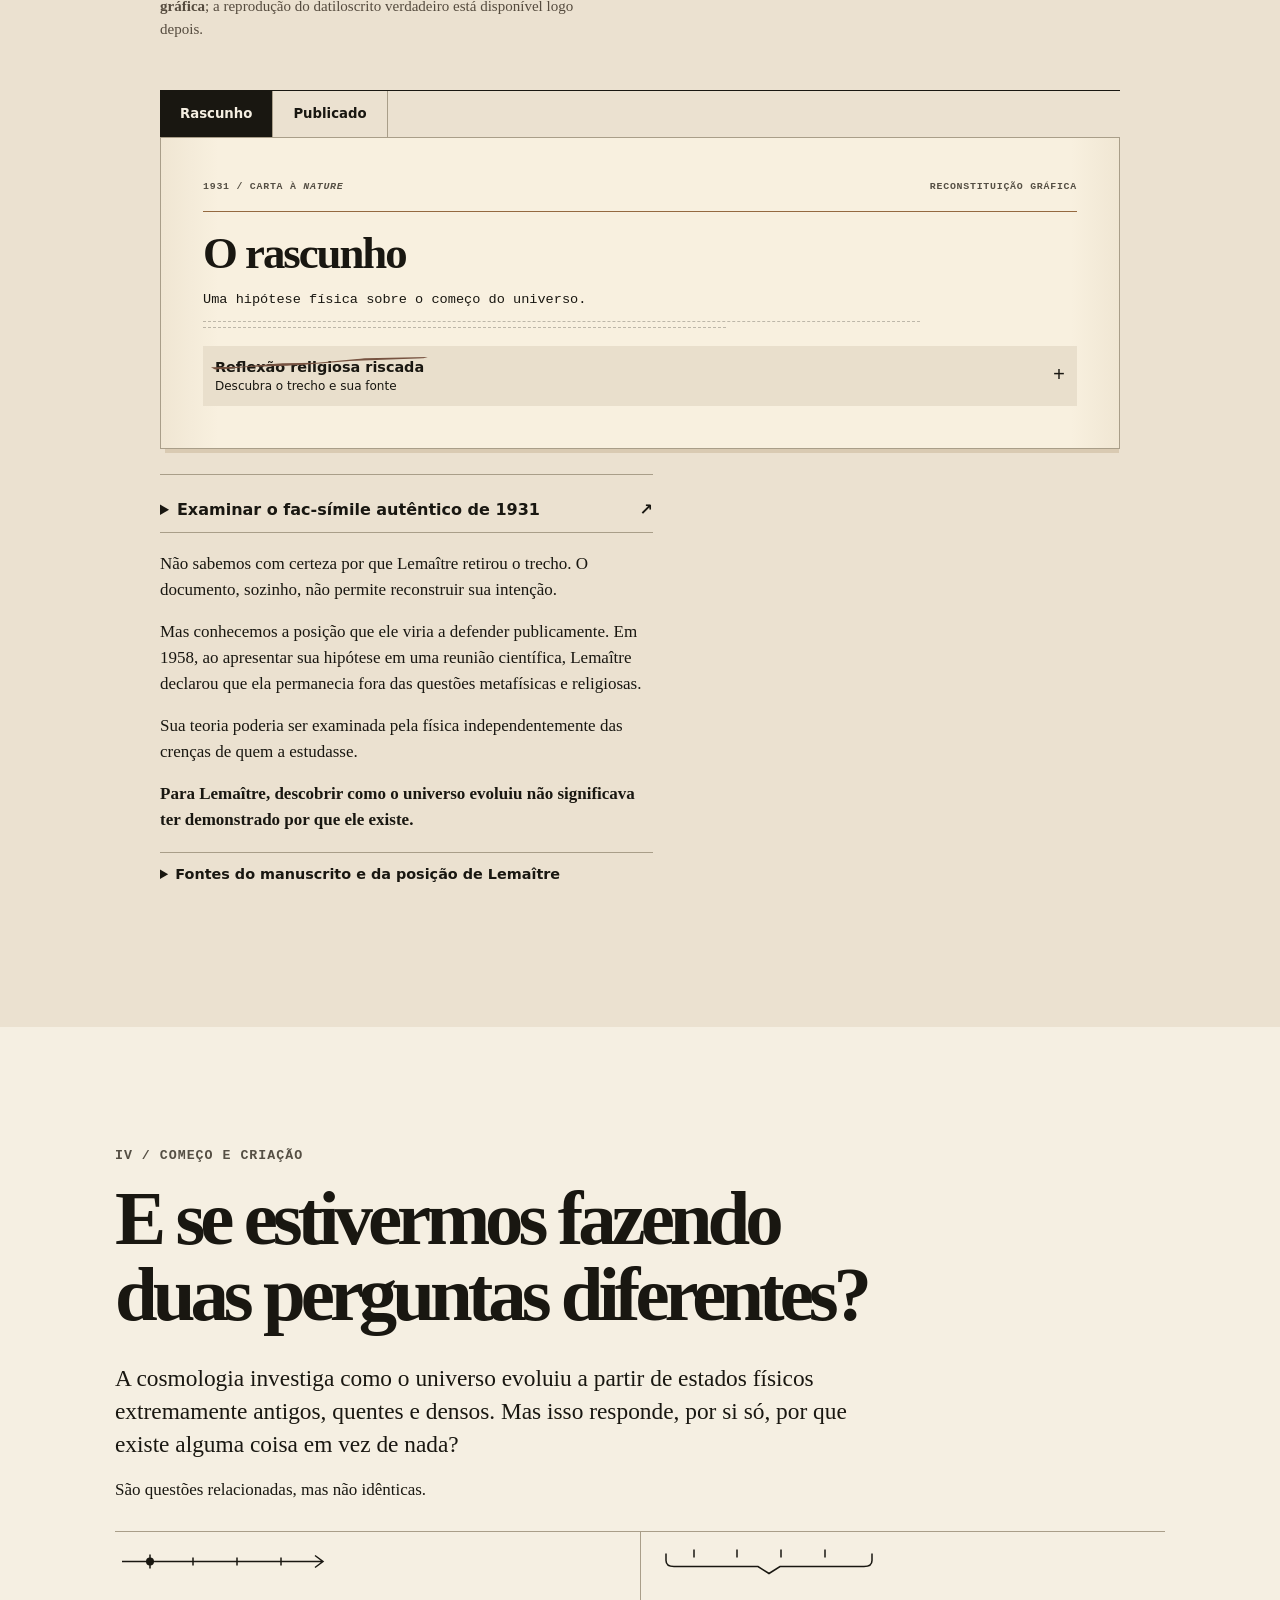
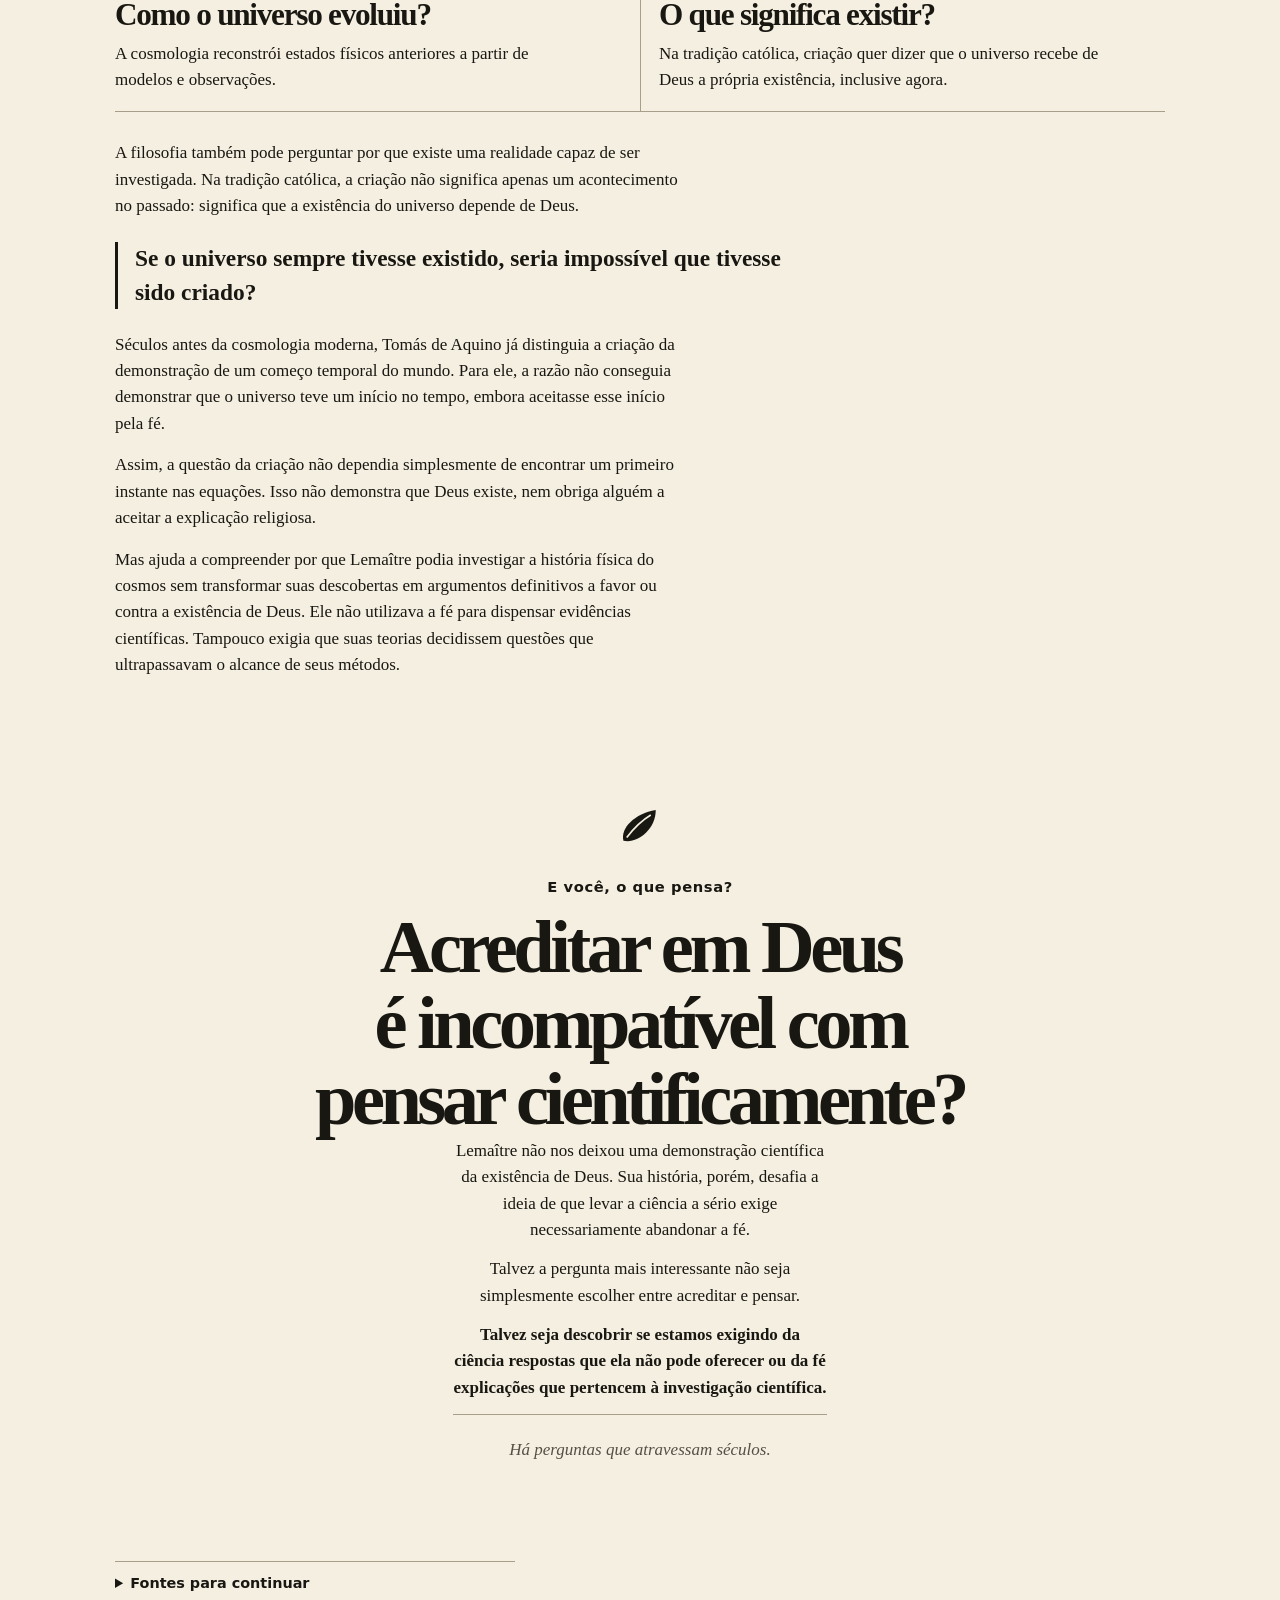
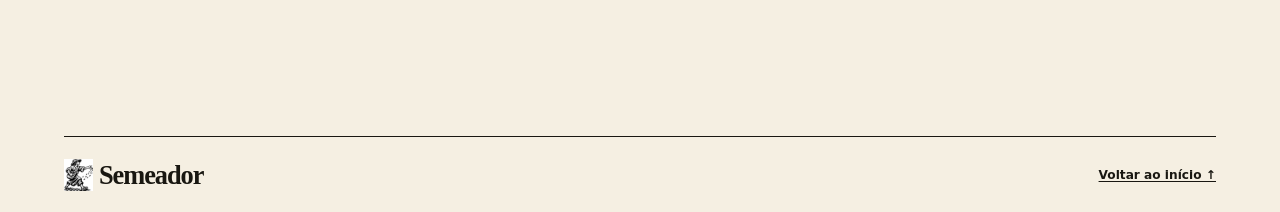
==== commit 7754b785: "Semente 001: alinhar referências e descrição pública à versão editorial" ====
--- a/sementes/001/index.html
+++ b/sementes/001/index.html
@@ -4,7 +4,7 @@
   <meta charset="utf-8">
   <meta name="viewport" content="width=device-width, initial-scale=1">
   <meta name="theme-color" content="#f5efe2">
-  <meta name="description" content="Uma gravura, um universo em expansão e um parágrafo riscado. Entre na história do padre e físico Georges Lemaître.">
+  <meta name="description" content="Um padre ajudou a formular a teoria do Big Bang. Conheça Georges Lemaître e sua surpreendente posição sobre ciência, criação e fé.">
   <link rel="canonical" href="https://semeadorcatolico.github.io/sementes/001/">
   <link rel="icon" href="../../assets/sementes/001/semeador.webp" type="image/webp">
   <link rel="stylesheet" href="../../assets/sementes/001/estilo.css">
@@ -206,12 +206,12 @@
           <p>Sua teoria poderia ser examinada pela física independentemente das crenças de quem a estudasse.</p>
           <p><strong>Para Lemaître, descobrir como o universo evoluiu não significava ter demonstrado por que ele existe.</strong></p>
           <details>
-            <summary>Fontes históricas e posição de Lemaître</summary>
+            <summary>Fontes do manuscrito e da posição de Lemaître</summary>
             <ul>
-              <li><a href="https://www.vatican.va/content/pius-xii/it/speeches/1951/documents/hf_p-xii_spe_19511122_di-serena.html">Pio XII, discurso de 1951</a></li>
-              <li><a href="https://www.vatican.va/content/pius-xii/fr/speeches/1952/documents/hf_p-xii_spe_19520907_la-presence.html">Pio XII, discurso de 1952</a></li>
-              <li><a href="https://archives.uclouvain.be/exhibits/show/georges-lemaitre-en/beginning-or-creation/pius-xii-un-ora">O que documentam os Arquivos de Louvain</a></li>
-              <li><a href="https://www.pas.va/en/publications/acta/acta24pas/hertog.html">Thomas Hertog sobre Solvay</a></li>
+              <li><a href="https://arxiv.org/pdf/1105.6271#page=6" target="_blank" rel="noopener">Luminet · fac-símile do datiloscrito, Figura 1</a></li>
+              <li><a href="https://doi.org/10.1038/127706b0" target="_blank" rel="noopener">Lemaître · carta publicada na Nature, 1931</a></li>
+              <li><a href="https://archives.uclouvain.be/atom/index.php/the-beginning-of-the-world-from-the-point-of-view-of-quantum-theory;isad?sf_culture=en" target="_blank" rel="noopener">Arquivos de Louvain · registro do documento</a></li>
+              <li><a href="https://www.pas.va/en/publications/acta/acta24pas/hertog.html" target="_blank" rel="noopener">Thomas Hertog · Lemaître, cosmologia e Solvay</a></li>
             </ul>
           </details>
         </div>
--- a/assets/sementes/001/refino-mobile.css
+++ b/assets/sementes/001/refino-mobile.css
@@ -117,3 +117,40 @@
 .historical-portrait figcaption strong { color: var(--ink); }
 .historical-portrait figcaption a { text-underline-offset: 2px; }
 @media (max-width: 740px) { .historical-portrait { width: min(100%, 308px); margin-inline: 0; } .historical-photo { aspect-ratio: 19 / 20; } }
+
+/* Semente 001 — adaptação tipográfica do texto editorial aprovado. */
+.hero-deck { max-width: 41ch; margin-top: 15px; color: var(--soft); font-size: clamp(.95rem, 1.45vw, 1.14rem); line-height: 1.55; }
+.universe-head > p:not(.kicker) { max-width: 62ch; }
+.universe-head > p + p { margin-top: 1em; }
+.universe .interactive-cue { margin-top: 22px !important; padding-left: 16px; border-left: 2px solid #d5c3a0; color: var(--starlight); }
+.archive-head h2 { max-width: 18ch; font-size: clamp(2.5rem, 5.6vw, 4.4rem); line-height: 1.04; }
+.archive-head > p { max-width: 61ch; }
+.archive-head > p:not(.kicker) { margin-top: 1em; }
+.archive-head .document-question { font-size: clamp(1.16rem, 2.1vw, 1.36rem); line-height: 1.45; margin-top: 1.2em; }
+.archive-head .document-instruction { margin-top: 1.4em; color: #554b3e; font-size: .94rem; line-height: 1.55; }
+.archival-source { padding-block: 12px 18px; }
+.archival-source summary { font-size: 1rem; font-weight: 750; border-bottom: 1px solid #a99e89; }
+.archival-source summary span { float: right; }
+.archival-source > p { margin-top: 14px; }
+.archive-source-link { display: inline-flex; min-height: 44px; align-items: center; font: 700 .87rem/1.4 var(--sans); text-decoration: underline; }
+.archival-source iframe { display: block; width: 100%; height: min(68vh, 550px); margin-top: 16px; border: 1px solid var(--line); background: #f8f0df; }
+.archival-source .source-note { font-size: .8rem; }
+.reflection > p:not(.kicker) { max-width: 67ch; }
+.reflection .philosophy-surprise { border-left: 3px solid var(--ink); padding-left: 17px; font-size: clamp(1.17rem,2.5vw,1.46rem); line-height: 1.42; margin-block: 23px; }
+.last-question .final-invitation { font: 700 .92rem/1.4 var(--sans); letter-spacing: .04em; }
+.last-question .semeador-closing { border-top: 1px solid var(--line); padding-top: 22px; font-style: italic; color: var(--soft); }
+@media (max-width: 740px) {
+  .hero-deck { font-size: clamp(.96rem, 4.0vw, 1.12rem); line-height: 1.5; margin-top: 14px; max-width: 39ch; }
+  .profile { gap: 23px; }
+  .profile h2 { font-size: clamp(2rem, 8vw, 3.4rem); line-height: 1.055; }
+  .universe-head > p:not(.kicker) { font-size: 1.035rem; line-height: 1.58; }
+  .universe .interactive-cue { margin-top: 20px !important; font-size: .97rem; }
+  .archive-head h2 { font-size: clamp(2.1rem, 8.3vw, 3.45rem); max-width: 16ch; overflow-wrap: normal; }
+  .archive-head > p { font-size: 1.04rem; line-height: 1.58; }
+  .archive-head .document-question { font-size: 1.16rem; }
+  .archive-head .document-instruction { font-size: .91rem; }
+  .archival-source iframe { height: min(58svh, 460px); }
+  .reflection > p { line-height: 1.6; }
+  .last-question > p { max-width: 50ch; }
+  .last-question .final-invitation { font-size: .88rem; }
+}
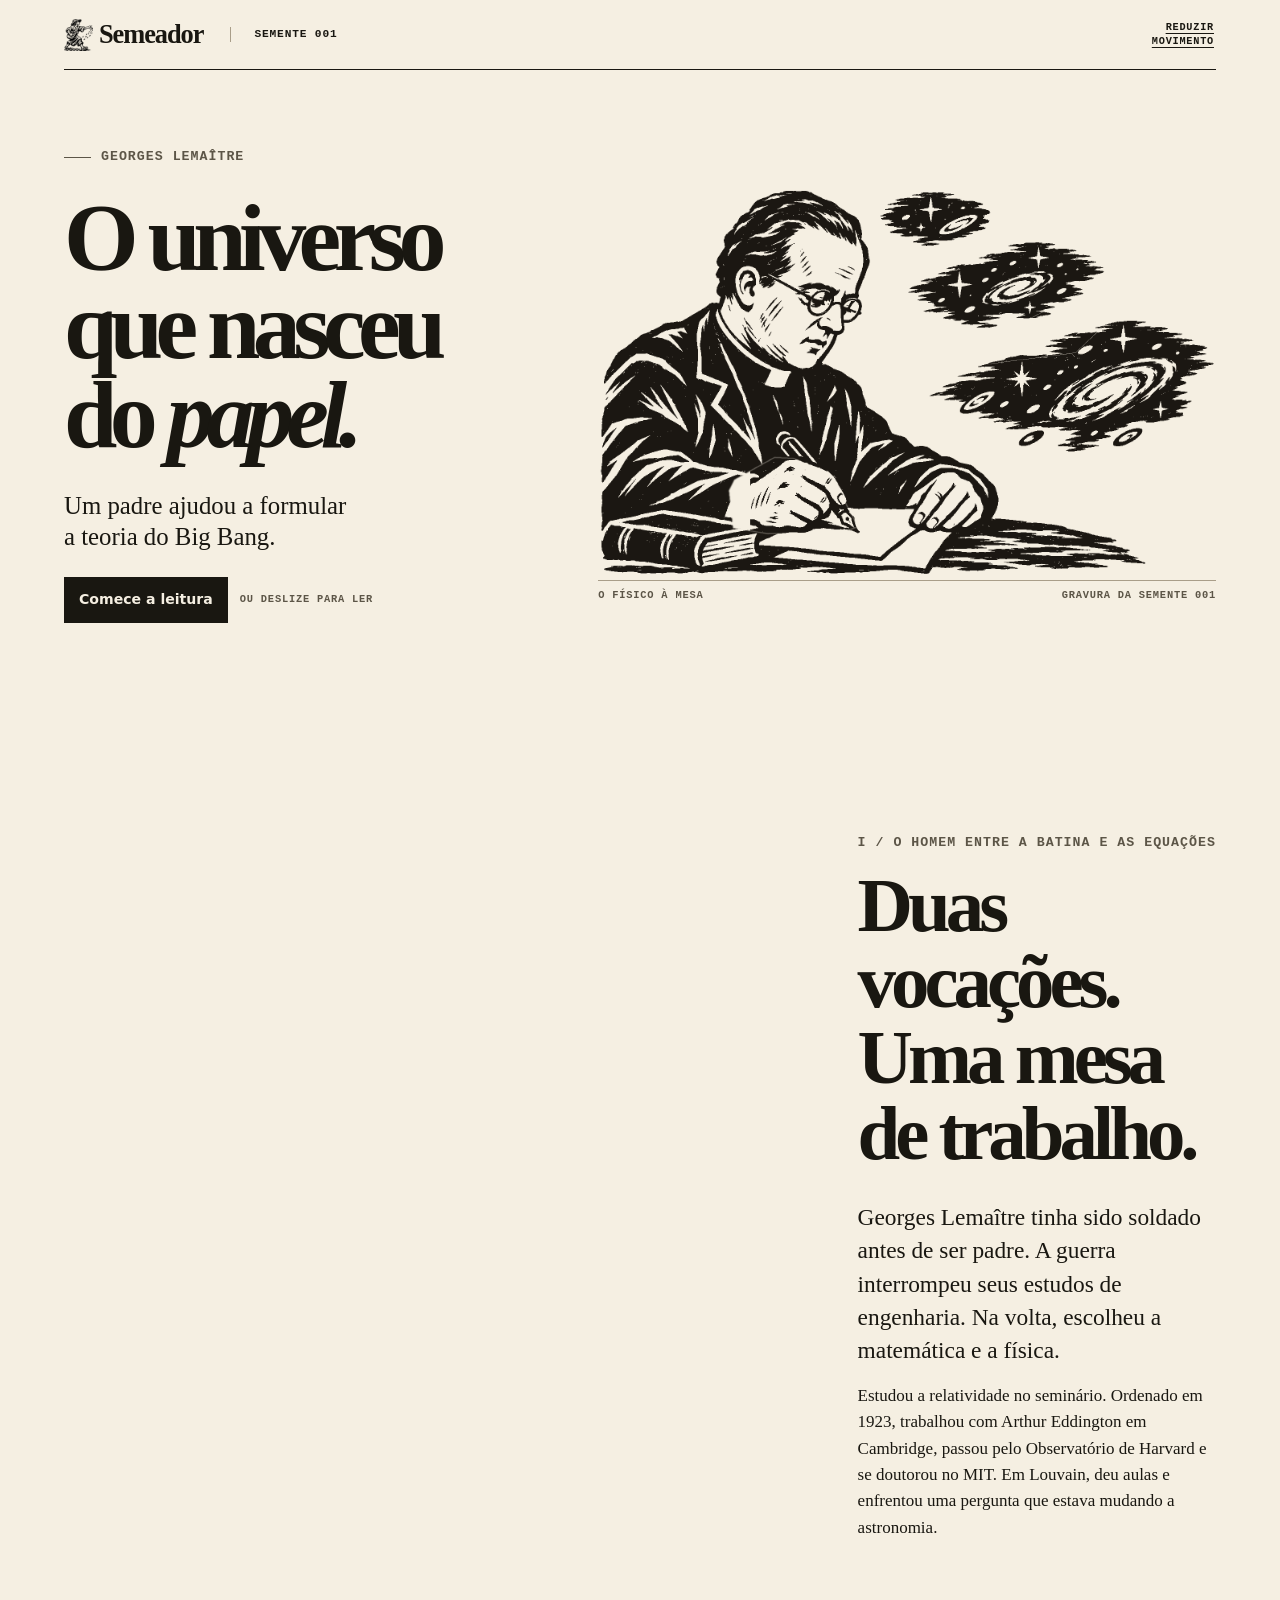
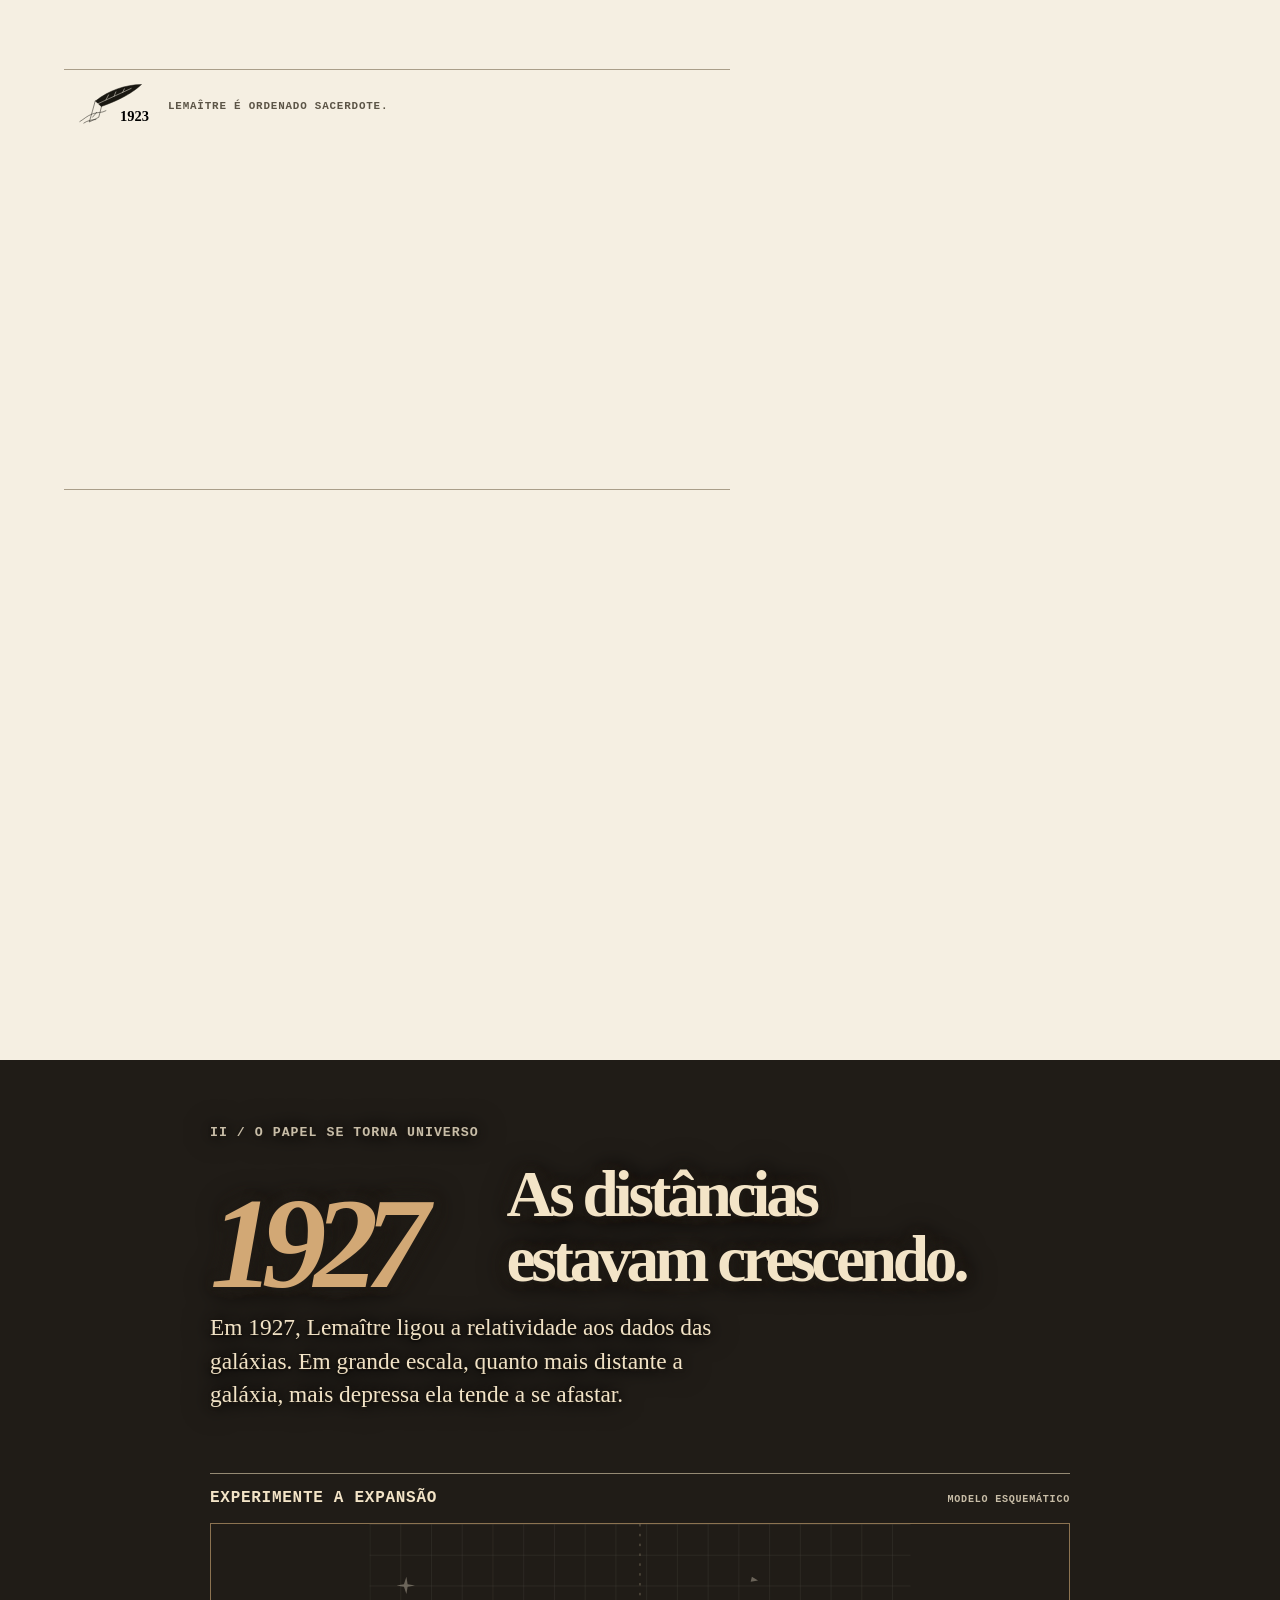
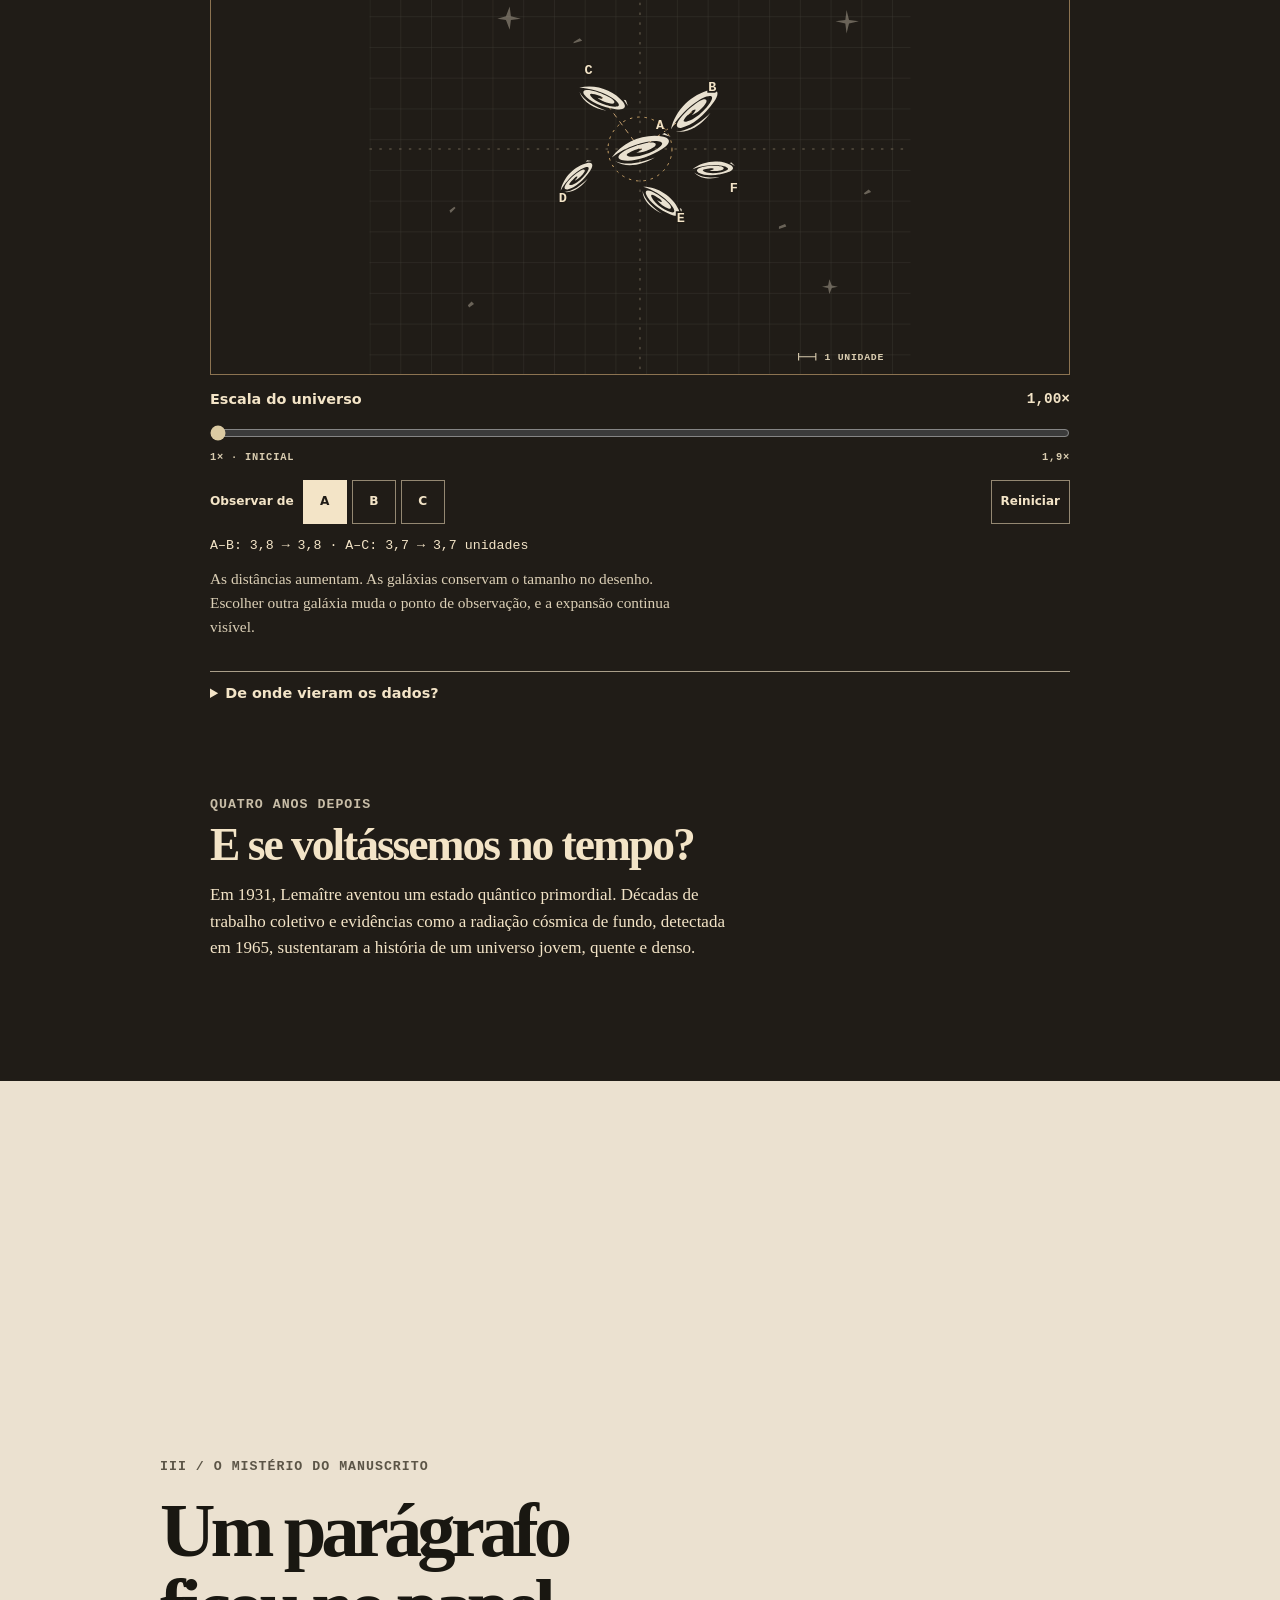
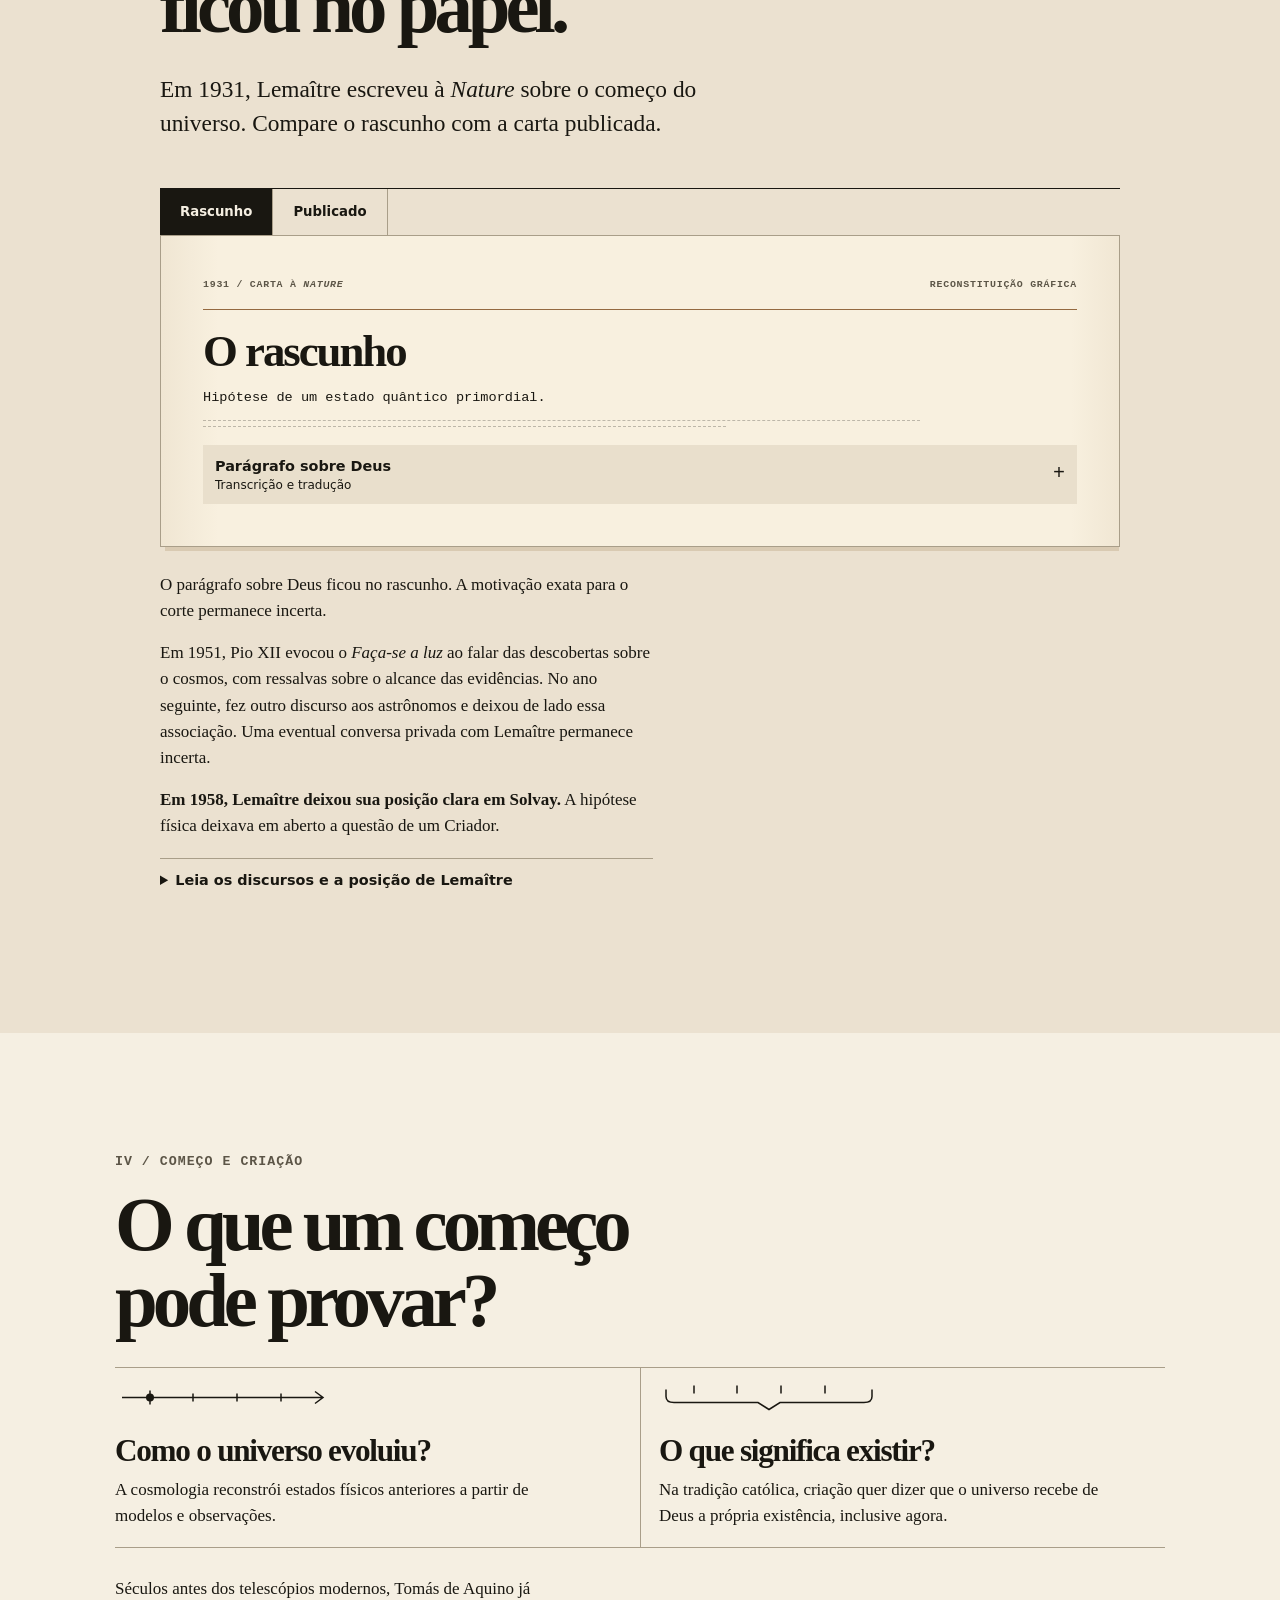
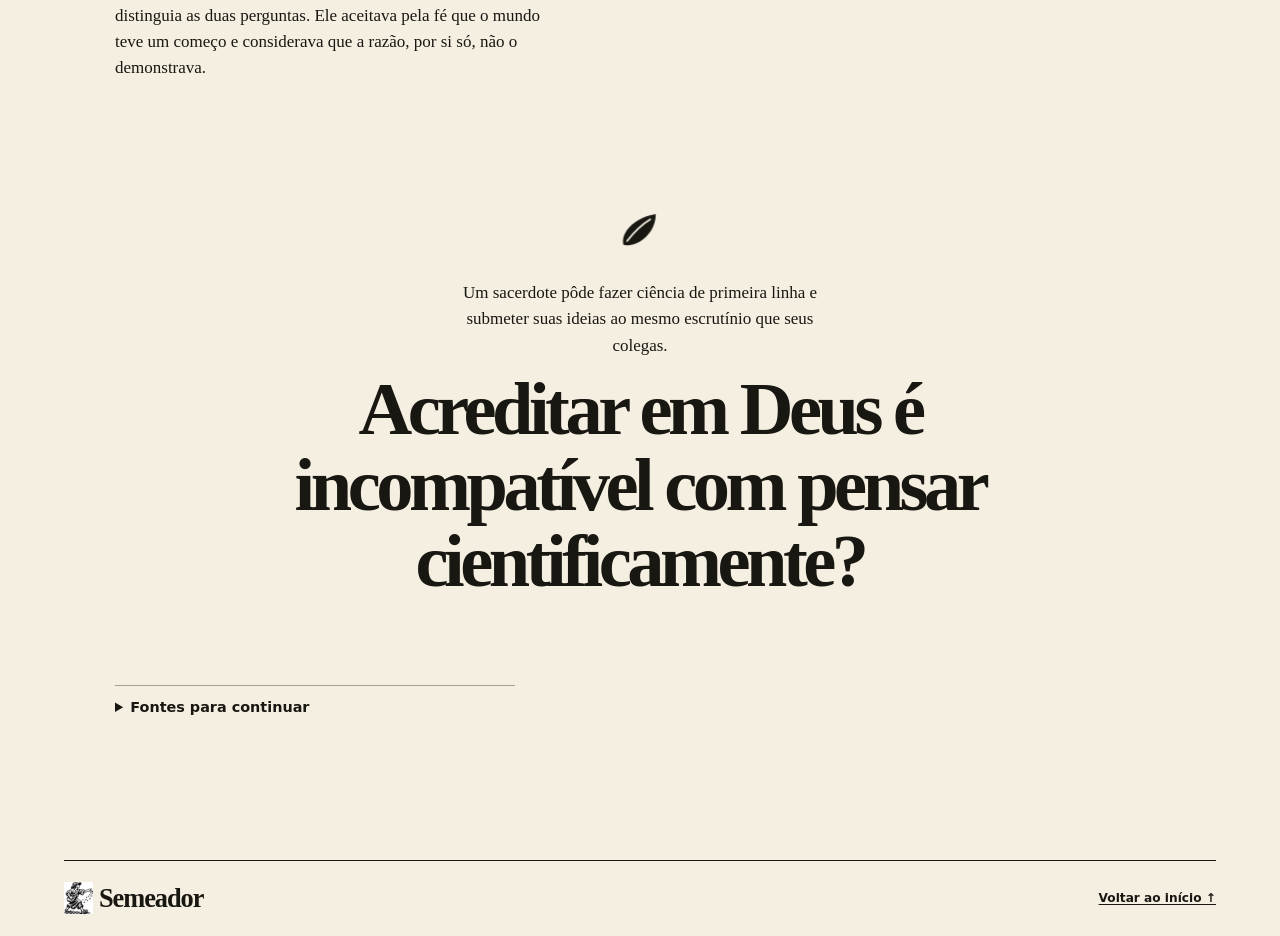
==== commit d4ddde0c: "Merge 3b3c309d880054cb64793cc2cf3999ec08b22598 into 5f2219b352f8d5e71fd4ed3c4cf887de913b54d5" ====
--- a/sementes/001/index.html
+++ b/sementes/001/index.html
@@ -4,15 +4,16 @@
   <meta charset="utf-8">
   <meta name="viewport" content="width=device-width, initial-scale=1">
   <meta name="theme-color" content="#f5efe2">
-  <meta name="description" content="Um padre ajudou a formular a teoria do Big Bang. Conheça Georges Lemaître e sua surpreendente posição sobre ciência, criação e fé.">
+  <meta name="description" content="Uma gravura, um universo em expansão e um parágrafo riscado. Entre na história do padre e físico Georges Lemaître.">
   <link rel="canonical" href="https://semeadorcatolico.github.io/sementes/001/">
   <link rel="icon" href="../../assets/sementes/001/semeador.webp" type="image/webp">
   <link rel="stylesheet" href="../../assets/sementes/001/estilo.css">
-  <link rel="stylesheet" href="../../assets/sementes/001/refino-mobile.css">
+  <script src="../../assets/sementes/001/plano-sequencia.js" defer></script>
   <script src="../../assets/sementes/001/narrativa.js" defer></script>
   <title>O universo que nasceu do papel · Semente 001</title>
 </head>
 <body>
+  <canvas id="plano-sequencia" aria-hidden="true"></canvas>
   <a class="skip" href="#conteudo">Ir para a história</a>
   <header class="masthead frame">
     <a class="brand" href="https://semeadorcatolico.github.io/" aria-label="Projeto Semeador, página inicial">
@@ -29,57 +30,50 @@
         <p class="kicker"><span></span> Georges Lemaître</p>
         <h1 id="titulo">O universo<br>que nasceu<br>do <em>papel.</em></h1>
         <p class="hero-lead">Um padre ajudou a formular<br class="desktop-break"> a teoria do Big Bang.</p>
-        <p class="hero-deck">Mas talvez a parte mais surpreendente dessa história não esteja apenas na descoberta científica, e sim no que Georges Lemaître se recusou a concluir a partir dela.</p>
       </div>
       <figure class="hero-figure">
-        <a href="#lemaitre" class="plate-link" aria-label="Ir à história de Georges Lemaître">
+        <a href="#lemaitre" class="plate-link" aria-label="Começar a leitura pela história de Lemaître">
           <img class="hero-art" src="../../assets/sementes/001/gravura.webp" width="1536" height="1024" alt="Em xilogravura, Georges Lemaître escreve à mesa enquanto três manchas de galáxias surgem acima do papel." fetchpriority="high">
-          <span class="plate-layers" aria-hidden="true"></span>
-          <svg class="pen-trace" viewBox="0 0 1536 1024" aria-hidden="true">
-            <path d="M606 917q81-33 170-46M666 926q53-21 134-33M734 926l48-12"/>
-          </svg>
         </a>
         <figcaption><span>O físico à mesa</span><span>Gravura da Semente 001</span></figcaption>
       </figure>
       <div class="hero-actions">
-        <a class="begin" href="#lemaitre"><span class="touch-label">Explorar a história</span><span class="read-label">Explorar a história</span><span aria-hidden="true">↓</span></a>
+        <a class="begin" href="#lemaitre">Comece a leitura</a>
         <span class="read-time">ou deslize para ler</span>
       </div>
     </section>
     <div class="ink-bridge" aria-hidden="true"></div>
-    <div class="ink-dive" aria-hidden="true"></div>
 
     <section id="lemaitre" class="scene profile frame" aria-labelledby="i-title" tabindex="-1">
       <aside class="section-index" aria-hidden="true">I</aside>
       <div class="scene-copy">
         <p class="kicker">I / O homem entre a batina e as equações</p>
-        <h2 id="i-title">Um padre diante de um universo desconhecido</h2>
-        <p class="standfirst">Antes de investigar o cosmos, Georges Lemaître havia conhecido a guerra.</p>
-        <p>Serviu no Exército belga durante a Primeira Guerra Mundial. Depois, dedicou-se à matemática e à física. Em 1923, tornou-se sacerdote católico.</p>
-        <p>Durante sua formação religiosa, também estudava a teoria da relatividade de Einstein. Mais tarde, aprofundou seus estudos em Cambridge e no MIT.</p>
-        <p><strong>Era um homem de fé que fazia ciência de primeira linha.</strong></p>
-        <p>Naquela época, uma questão intrigava a cosmologia: o universo realmente permanecia imóvel, ou poderia estar mudando?</p>
-        <p>Lemaître ajudaria a transformar nossa maneira de responder.</p>
-      </div>
-      <figure class="ledger historical-portrait">
-        <a class="historical-photo-link" href="https://commons.wikimedia.org/wiki/File:MillikanLemaitreEinstein.jpg" target="_blank" rel="noopener noreferrer" aria-label="Abrir a fotografia histórica e seus créditos no Wikimedia Commons">
-          <img class="historical-photo" src="https://upload.wikimedia.org/wikipedia/commons/c/c6/MillikanLemaitreEinstein.jpg" width="703" height="573" loading="lazy" decoding="async" alt="Georges Lemaître e Albert Einstein fotografados juntos em Pasadena, em janeiro de 1933.">
-        </a>
-        <figcaption><strong>1933 · Lemaître e Einstein em Pasadena.</strong> Fotografia histórica recortada para destacar os dois pesquisadores. <a href="https://commons.wikimedia.org/wiki/File:MillikanLemaitreEinstein.jpg" target="_blank" rel="noopener noreferrer">Fonte: Wikimedia Commons</a>.</figcaption>
+        <h2 id="i-title">Duas vocações.<br>Uma mesa de trabalho.</h2>
+        <p class="standfirst">Georges Lemaître tinha sido soldado antes de ser padre. A guerra interrompeu seus estudos de engenharia. Na volta, escolheu a matemática e a física.</p>
+        <p>Estudou a relatividade no seminário. Ordenado em 1923, trabalhou com Arthur Eddington em Cambridge, passou pelo Observatório de Harvard e se doutorou no MIT. Em Louvain, deu aulas e enfrentou uma pergunta que estava mudando a astronomia.</p>
+      </div>
+      <figure class="ledger">
+        <div class="writing-window" aria-hidden="true"></div>
+        <svg viewBox="0 0 320 180" role="img" aria-label="Pena estilizada sobre a data 1923">
+          <path d="M34 159c20-12 29-23 51-31 22-9 38-3 56-14M50 165c17-11 32-14 51-15m-4-75 26 19-12 47-38 19 12-41Z" fill="none" stroke="currentColor" stroke-width="2"/>
+          <path d="M98 76C150 34 218 11 282 10c-25 23-68 55-161 88Zm-13 66 19-22" fill="currentColor" stroke="currentColor" stroke-width="2"/>
+          <path d="m103 89 139-64m-91 25-12 23m41-35-8 20m42-32-8 17" stroke="var(--paper)" stroke-width="2" fill="none"/>
+          <text x="312" y="155" text-anchor="end" font-size="58" font-family="Georgia" font-weight="bold">1923</text>
+        </svg>
+        <figcaption>Lemaître é ordenado sacerdote.</figcaption>
       </figure>
     </section>
+
+    <div class="ink-window" aria-hidden="true"></div>
 
     <section id="expansao" class="scene universe" aria-labelledby="ii-title">
       <div class="frame universe-head">
         <p class="kicker">II / O papel se torna universo</p>
         <div class="universe-title">
           <span class="year" aria-hidden="true">1927</span>
-          <h2 id="ii-title">O universo não<br>estava parado.</h2>
-        </div>
-        <p class="standfirst">No início do século XX, a ideia de um universo estático ainda exercia enorme influência entre os cientistas. Mas as equações e as observações começavam a contar outra história.</p>
-        <p>Alexander Friedmann já havia encontrado soluções matemáticas para universos em evolução. Em 1927, Lemaître apresentou independentemente um modelo de universo em expansão e relacionou a teoria às observações astronômicas disponíveis.</p>
-        <p><strong>O próprio espaço poderia estar se expandindo.</strong> Em grandes escalas, as distâncias entre galáxias aumentavam com o passar do tempo.</p>
-        <p class="interactive-cue"><strong>Experimente você mesmo.</strong> Arraste o controle e observe as galáxias se afastando. Depois, mude o ponto de observação.</p>
+          <h2 id="ii-title">As distâncias<br>estavam crescendo.</h2>
+        </div>
+        <p class="standfirst">Em 1927, Lemaître ligou a relatividade aos dados das galáxias. Em grande escala, quanto mais distante a galáxia, mais depressa ela tende a se afastar.</p>
       </div>
       <figure class="atlas frame" aria-labelledby="atlas-title">
         <div class="atlas-top">
@@ -141,7 +135,7 @@
           <p class="trace-note" id="trace-note" hidden>Os círculos vazios marcam as posições na escala inicial.</p>
           <p class="screenreader" id="expansion-status" role="status"></p>
         </div>
-        <p class="atlas-caption">A expansão não depende de estarmos em um lugar privilegiado do universo. Nesta representação esquemática, as galáxias conservam o tamanho enquanto as distâncias aumentam.</p>
+        <p class="atlas-caption">As distâncias aumentam. As galáxias conservam o tamanho no desenho. Escolher outra galáxia muda o ponto de observação, e a expansão continua visível.</p>
       </figure>
       <div class="frame deep-space">
         <details>
@@ -151,67 +145,58 @@
         </details>
         <div class="later">
           <p class="kicker">Quatro anos depois</p>
-          <h3>Se o universo se expande, como era no passado?</h3>
-          <p>Em 1931, Lemaître propôs uma hipótese ousada: o universo poderia ter evoluído a partir de um estado primordial extremamente concentrado. A ideia do <em>átomo primordial</em> abriu caminho para a cosmologia moderna do Big Bang, construída ao longo de décadas por diferentes pesquisadores.</p>
-          <p>Para alguns, um possível começo físico do universo parecia trazer imediatamente uma questão religiosa. E foi justamente ao escrever sobre essa hipótese que Lemaître deixou uma pista inesperada.</p>
-        </div>
-      </div>
-    </section>
+          <h3>E se voltássemos no tempo?</h3>
+          <p>Em 1931, Lemaître aventou um estado quântico primordial. Décadas de trabalho coletivo e evidências como a radiação cósmica de fundo, detectada em 1965, sustentaram a história de um universo jovem, quente e denso.</p>
+        </div>
+      </div>
+    </section>
+
+    <div class="print-window" aria-hidden="true"></div>
 
     <section id="manuscrito" class="scene archive" aria-labelledby="iii-title">
       <div class="frame">
         <header class="archive-head">
           <p class="kicker">III / O mistério do manuscrito</p>
-          <h2 id="iii-title">Por que um padre riscou um parágrafo sobre Deus?</h2>
-          <p class="standfirst">Em maio de 1931, Lemaître publicou na revista científica <i>Nature</i> uma breve carta sobre um possível começo físico do universo.</p>
-          <p>Mas existe um detalhe pouco conhecido: <strong>no fim do rascunho havia um parágrafo sobre Deus. Lemaître o riscou, e o trecho não apareceu na publicação.</strong></p>
-          <p>Nele, refletia sobre um Deus essencialmente oculto e sobre como a física poderia funcionar como um véu que encobre a criação.</p>
-          <p class="document-question"><strong>Por que um sacerdote retiraria uma reflexão religiosa justamente de um texto sobre o começo do universo?</strong></p>
-          <p class="document-instruction">Examine os dois estados do texto abaixo. Esta é uma <strong>reconstituição gráfica</strong>; a reprodução do datiloscrito verdadeiro está disponível logo depois.</p>
+          <h2 id="iii-title">Um parágrafo<br>ficou no papel.</h2>
+          <p class="standfirst">Em 1931, Lemaître escreveu à <i>Nature</i> sobre o começo do universo. Compare o rascunho com a carta publicada.</p>
         </header>
         <div class="document">
           <div class="document-bar interactive" role="group" aria-label="Escolha a versão da carta">
             <button type="button" data-document="rascunho" aria-controls="rascunho" aria-pressed="true">Rascunho</button>
             <button type="button" data-document="publicado" aria-controls="publicado" aria-pressed="false">Publicado</button>
           </div>
-          <article class="document-sheet" id="rascunho" aria-labelledby="doc-draft">
-            <header><span>1931 / Carta à <i>Nature</i></span><span>Reconstituição gráfica</span></header>
-            <h3 id="doc-draft">O rascunho</h3>
-            <p class="typed">Uma hipótese física sobre o começo do universo.<span class="type-lines" aria-hidden="true"></span></p>
-            <details class="crossed">
-              <summary><span><del>Reflexão religiosa riscada</del><small>Descubra o trecho e sua fonte</small></span><span class="disclose" aria-hidden="true">+</span></summary>
-              <blockquote lang="en">“God is essentially hidden”</blockquote>
-              <p>“Deus é essencialmente escondido.”</p>
-              <p class="source-note">Trecho autêntico do parágrafo final, riscado no datiloscrito. <a href="https://arxiv.org/pdf/1105.6271#page=6" target="_blank" rel="noopener">Veja a Figura 1 do estudo histórico</a>.</p>
-            </details>
-          </article>
-          <article class="document-sheet" id="publicado" aria-labelledby="doc-printed">
-            <header><span>9 MAI 1931 / <i>Nature</i> 127</span><span>Reconstituição gráfica</span></header>
-            <h3 id="doc-printed">A carta publicada</h3>
-            <p class="typed">Uma hipótese física sobre o começo do universo.<span class="type-lines" aria-hidden="true"></span></p>
-            <p class="omission">A reflexão religiosa não aparece no texto publicado. A hipótese científica foi apresentada sem esse parágrafo.</p>
-            <p class="source-note"><a href="https://fys.kuleuven.be/ster/meetings/lemaitre/lemaitre-hertog.pdf">Ler a reprodução integral na KU Leuven</a>.</p>
-          </article>
+          <div class="document-pages">
+            <article class="document-sheet" id="rascunho" aria-labelledby="doc-draft">
+              <header><span>1931 / Carta à <i>Nature</i></span><span>Reconstituição gráfica</span></header>
+              <h3 id="doc-draft">O rascunho</h3>
+              <p class="typed">Hipótese de um estado quântico primordial.<span class="type-lines" aria-hidden="true"></span></p>
+              <details class="crossed">
+                <summary><span><del>Parágrafo sobre Deus</del><small>Transcrição e tradução</small></span><span class="disclose" aria-hidden="true">+</span></summary>
+                <blockquote lang="en">“God is essentially hidden”</blockquote>
+                <p>“Deus é essencialmente escondido.”</p>
+                <p class="source-note">Fragmento do último parágrafo, riscado no datiloscrito. <a href="https://arxiv.org/pdf/1105.6271#page=6">Ver fac-símile, figura 1</a>.</p>
+              </details>
+            </article>
+            <article class="document-sheet" id="publicado" aria-labelledby="doc-printed">
+              <header><span>9 MAI 1931 / <i>Nature</i> 127</span><span>Reconstituição gráfica</span></header>
+              <h3 id="doc-printed">A carta publicada</h3>
+              <p class="typed">Hipótese de um estado quântico primordial.<span class="type-lines" aria-hidden="true"></span></p>
+              <p class="omission">O parágrafo sobre Deus ficou no rascunho.</p>
+              <p class="source-note"><a href="https://fys.kuleuven.be/ster/meetings/lemaitre/lemaitre-hertog.pdf">Ler a reprodução integral na KU Leuven</a>.</p>
+            </article>
+          </div>
         </div>
         <div class="archive-note">
-          <details class="archival-source">
-            <summary>Examinar o fac-símile autêntico de 1931 <span aria-hidden="true">↗</span></summary>
-            <p>Esta é a reprodução do datiloscrito preservado nos arquivos de Louvain, publicada como <strong>Figura 1</strong> no estudo de Jean-Pierre Luminet. Abra a página 6 para ver o último parágrafo riscado pelo autor.</p>
-            <p><a class="archive-source-link" href="https://arxiv.org/pdf/1105.6271#page=6" target="_blank" rel="noopener">Abrir o documento autêntico em outra aba</a></p>
-            <iframe title="Documento histórico reproduzido na figura 1 da nota de Jean-Pierre Luminet, página 6" loading="lazy" src="https://arxiv.org/pdf/1105.6271#page=6" referrerpolicy="no-referrer" aria-label="Visualização externa opcional do manuscrito autêntico"></iframe>
-            <p class="source-note">A visualização depende do suporte do navegador a PDFs externos. Se não aparecer, use o link acima. Não reproduzimos o fac-símile como imagem local enquanto os direitos de republicação não estiverem esclarecidos.</p>
-          </details>
-          <p>Não sabemos com certeza por que Lemaître retirou o trecho. O documento, sozinho, não permite reconstruir sua intenção.</p>
-          <p>Mas conhecemos a posição que ele viria a defender publicamente. Em 1958, ao apresentar sua hipótese em uma reunião científica, Lemaître declarou que ela permanecia fora das questões metafísicas e religiosas.</p>
-          <p>Sua teoria poderia ser examinada pela física independentemente das crenças de quem a estudasse.</p>
-          <p><strong>Para Lemaître, descobrir como o universo evoluiu não significava ter demonstrado por que ele existe.</strong></p>
+          <p>O parágrafo sobre Deus ficou no rascunho. A motivação exata para o corte permanece incerta.</p>
+          <p>Em 1951, Pio XII evocou o <i>Faça-se a luz</i> ao falar das descobertas sobre o cosmos, com ressalvas sobre o alcance das evidências. No ano seguinte, fez outro discurso aos astrônomos e deixou de lado essa associação. Uma eventual conversa privada com Lemaître permanece incerta.</p>
+          <p><strong>Em 1958, Lemaître deixou sua posição clara em Solvay.</strong> A hipótese física deixava em aberto a questão de um Criador.</p>
           <details>
-            <summary>Fontes do manuscrito e da posição de Lemaître</summary>
+            <summary>Leia os discursos e a posição de Lemaître</summary>
             <ul>
-              <li><a href="https://arxiv.org/pdf/1105.6271#page=6" target="_blank" rel="noopener">Luminet · fac-símile do datiloscrito, Figura 1</a></li>
-              <li><a href="https://doi.org/10.1038/127706b0" target="_blank" rel="noopener">Lemaître · carta publicada na Nature, 1931</a></li>
-              <li><a href="https://archives.uclouvain.be/atom/index.php/the-beginning-of-the-world-from-the-point-of-view-of-quantum-theory;isad?sf_culture=en" target="_blank" rel="noopener">Arquivos de Louvain · registro do documento</a></li>
-              <li><a href="https://www.pas.va/en/publications/acta/acta24pas/hertog.html" target="_blank" rel="noopener">Thomas Hertog · Lemaître, cosmologia e Solvay</a></li>
+              <li><a href="https://www.vatican.va/content/pius-xii/it/speeches/1951/documents/hf_p-xii_spe_19511122_di-serena.html">Pio XII, discurso de 1951</a></li>
+              <li><a href="https://www.vatican.va/content/pius-xii/fr/speeches/1952/documents/hf_p-xii_spe_19520907_la-presence.html">Pio XII, discurso de 1952</a></li>
+              <li><a href="https://archives.uclouvain.be/exhibits/show/georges-lemaitre-en/beginning-or-creation/pius-xii-un-ora">O que documentam os Arquivos de Louvain</a></li>
+              <li><a href="https://www.pas.va/en/publications/acta/acta24pas/hertog.html">Thomas Hertog sobre Solvay</a></li>
             </ul>
           </details>
         </div>
@@ -220,9 +205,7 @@
 
     <section id="pergunta" class="scene reflection frame" aria-labelledby="iv-title">
       <p class="kicker">IV / Começo e criação</p>
-      <h2 id="iv-title">E se estivermos fazendo duas perguntas diferentes?</h2>
-      <p class="standfirst">A cosmologia investiga como o universo evoluiu a partir de estados físicos extremamente antigos, quentes e densos. Mas isso responde, por si só, por que existe alguma coisa em vez de nada?</p>
-      <p>São questões relacionadas, mas não idênticas.</p>
+      <h2 id="iv-title">O que um começo<br>pode provar?</h2>
       <div class="two-questions">
         <div>
           <svg viewBox="0 0 220 32" aria-hidden="true"><path d="M7 16h201m-8-6 8 6-8 6M35 9v14m43-11v8m44-8v8m44-8v8" fill="none" stroke="currentColor" stroke-width="1.5"/><circle cx="35" cy="16" r="4" fill="currentColor"/></svg>
@@ -235,28 +218,20 @@
           <p>Na tradição católica, criação quer dizer que o universo recebe de Deus a própria existência, inclusive agora.</p>
         </div>
       </div>
-      <p class="aquino">A filosofia também pode perguntar por que existe uma realidade capaz de ser investigada. Na tradição católica, a criação não significa apenas um acontecimento no passado: significa que a existência do universo depende de Deus.</p>
-      <p class="philosophy-surprise"><strong>Se o universo sempre tivesse existido, seria impossível que tivesse sido criado?</strong></p>
-      <p>Séculos antes da cosmologia moderna, Tomás de Aquino já distinguia a criação da demonstração de um começo temporal do mundo. Para ele, a razão não conseguia demonstrar que o universo teve um início no tempo, embora aceitasse esse início pela fé.</p>
-      <p>Assim, a questão da criação não dependia simplesmente de encontrar um primeiro instante nas equações. Isso não demonstra que Deus existe, nem obriga alguém a aceitar a explicação religiosa.</p>
-      <p>Mas ajuda a compreender por que Lemaître podia investigar a história física do cosmos sem transformar suas descobertas em argumentos definitivos a favor ou contra a existência de Deus. Ele não utilizava a fé para dispensar evidências científicas. Tampouco exigia que suas teorias decidissem questões que ultrapassavam o alcance de seus métodos.</p>
+      <p class="aquino">Séculos antes dos telescópios modernos, Tomás de Aquino já distinguia as duas perguntas. Ele aceitava pela fé que o mundo teve um começo e considerava que a razão, por si só, não o demonstrava.</p>
       <div class="last-question">
         <svg class="last-seed" viewBox="0 0 70 60" aria-hidden="true">
-          <path class="seed-star" d="m35 4 3 18 18 8-18 4-3 20-5-20-17-4 17-8Z"/>
+          <path class="seed-star" d="m35 5 4 19 17 5-17 4-4 20-4-20-17-4 17-5Z"/>
           <path class="seed-shape" d="M54 12C54 36 31 53 15 49 11 34 29 16 54 12Z"/><path class="seed-cut" d="M19 45q14-18 29-27"/>
         </svg>
-        <p class="final-invitation">E você, o que pensa?</p>
+        <p>Um sacerdote pôde fazer ciência de primeira linha e submeter suas ideias ao mesmo escrutínio que seus colegas.</p>
         <h3>Acreditar em Deus é incompatível com pensar cientificamente?</h3>
-        <p>Lemaître não nos deixou uma demonstração científica da existência de Deus. Sua história, porém, desafia a ideia de que levar a ciência a sério exige necessariamente abandonar a fé.</p>
-        <p>Talvez a pergunta mais interessante não seja simplesmente escolher entre acreditar e pensar.</p>
-        <p><strong>Talvez seja descobrir se estamos exigindo da ciência respostas que ela não pode oferecer ou da fé explicações que pertencem à investigação científica.</strong></p>
-        <p class="semeador-closing">Há perguntas que atravessam séculos.</p>
       </div>
       <details class="sources">
         <summary>Fontes para continuar</summary>
         <ul>
           <li><a href="https://articles.adsabs.harvard.edu/pdf/1927ASSB...47...49L">Lemaître · artigo sobre a expansão, 1927</a></li>
-          <li><a href="https://science.nasa.gov/apod/a-relation-between-distance-and-radial-velocity-among-extra-galactic-nebulae/">Hubble · distâncias e velocidades, 1929</a></li>
+          <li><a href="https://doi.org/10.1073/pnas.15.3.168">Hubble · distâncias e velocidades, 1929</a></li>
           <li><a href="https://doi.org/10.1038/127706b0">Lemaître · carta à Nature, 1931</a></li>
           <li><a href="https://arxiv.org/abs/1105.6271">Luminet · nota sobre a carta e o datiloscrito</a></li>
           <li><a href="https://academieroyale.be/academie/documents/LambertDarwin_Lemaitre13642.pdf">Lambert · transcrição do trecho, p. 199</a></li>
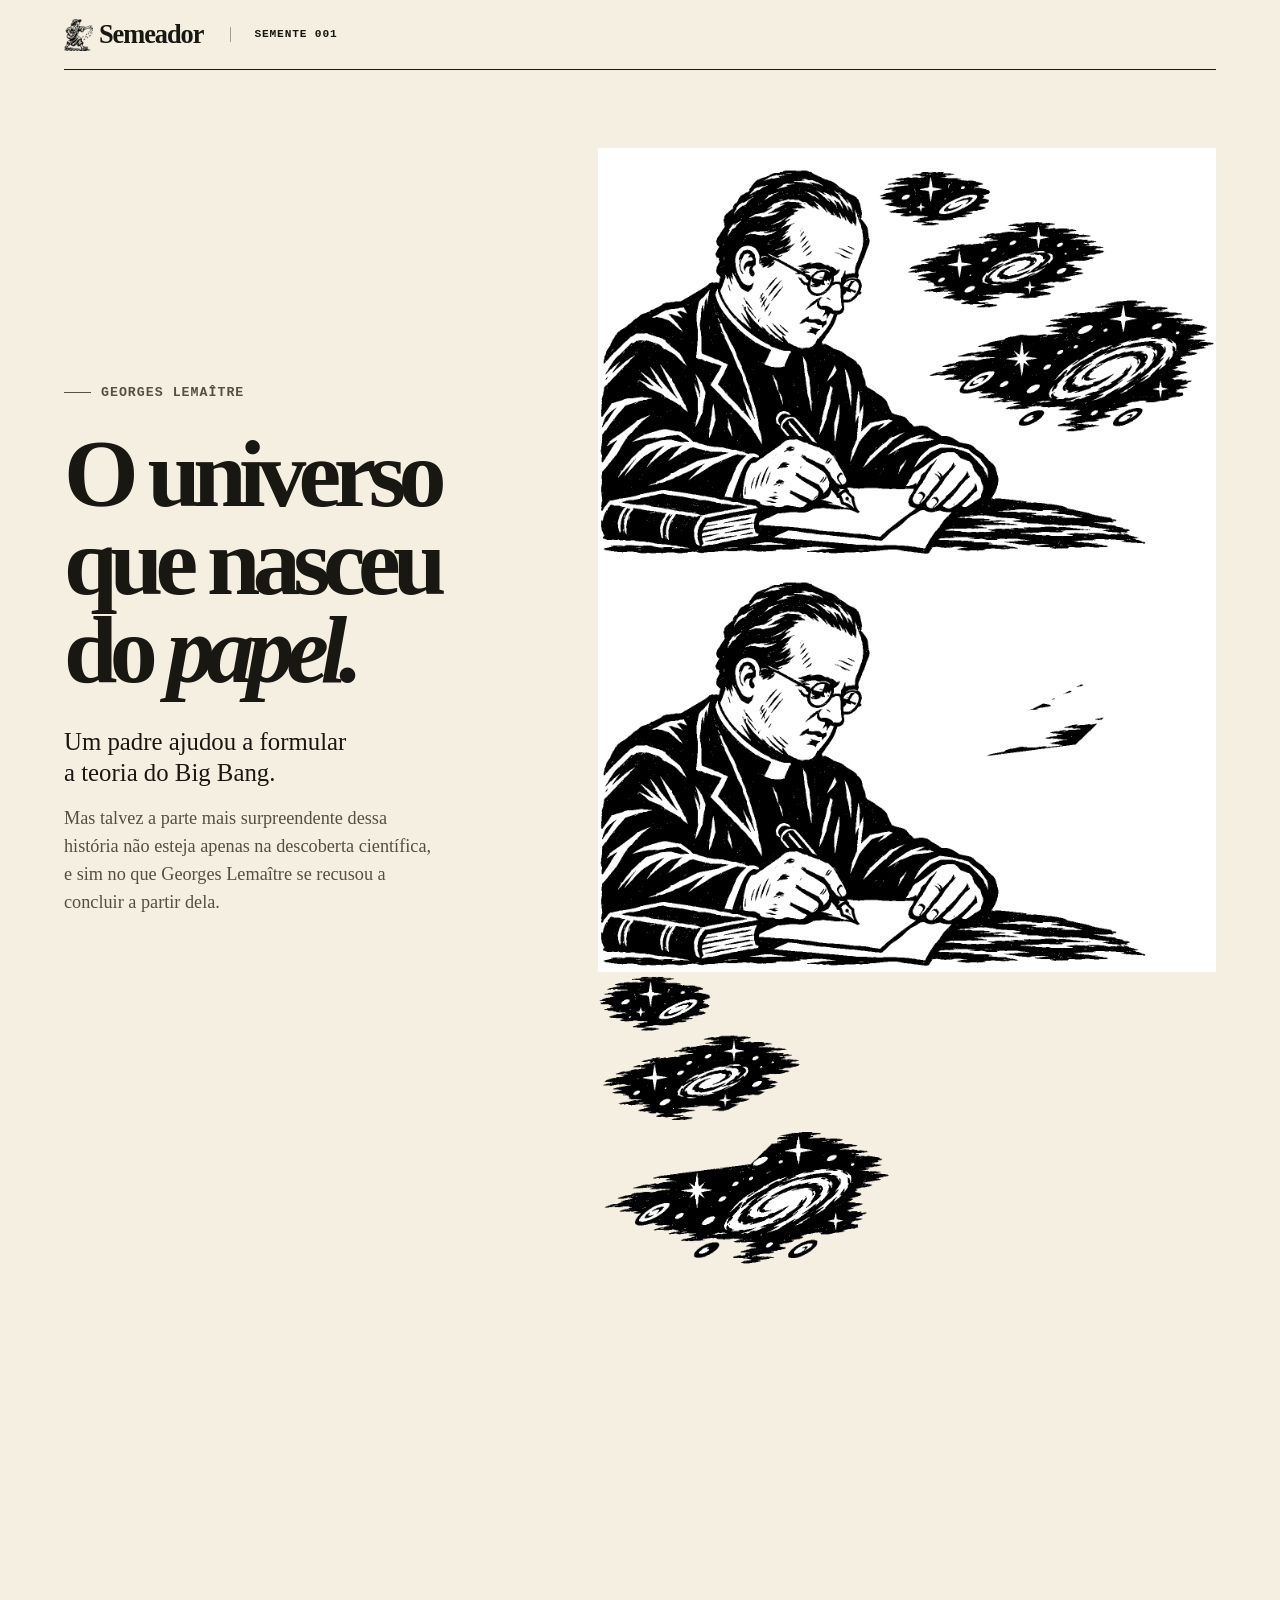
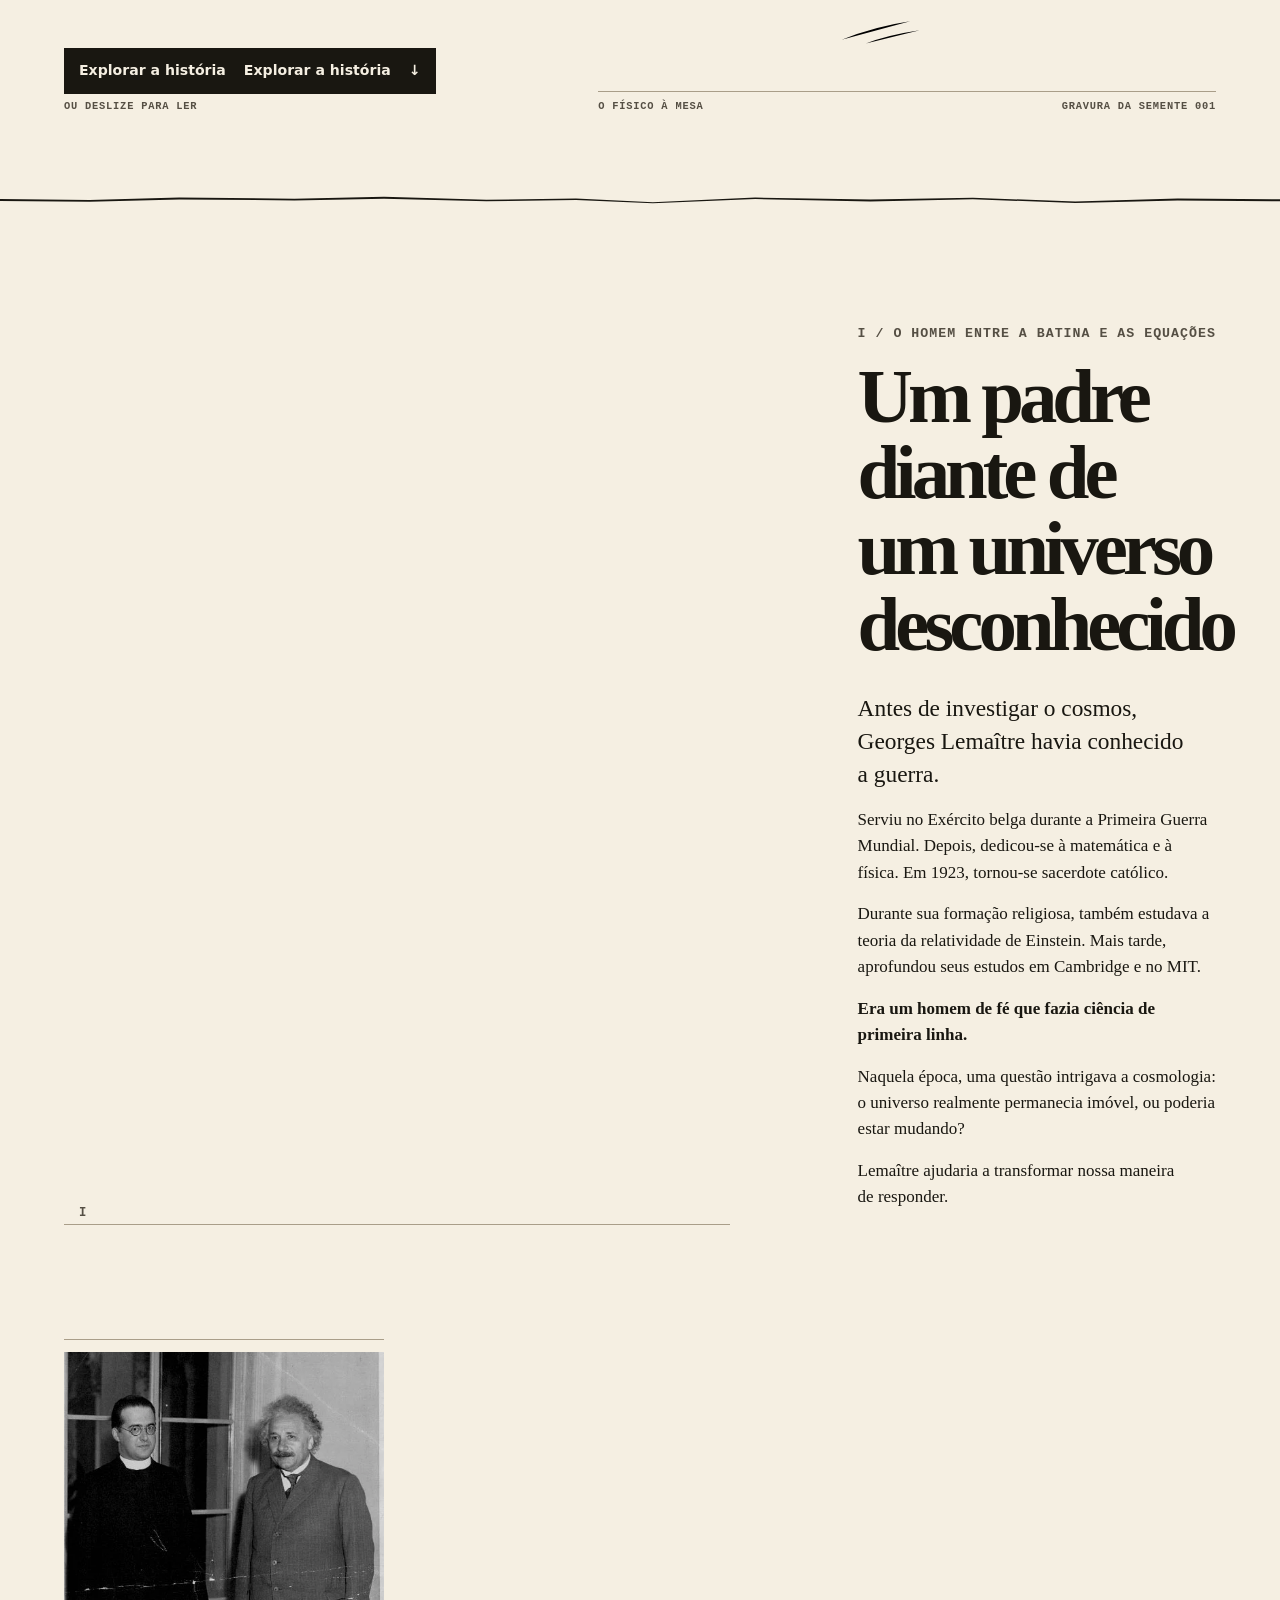
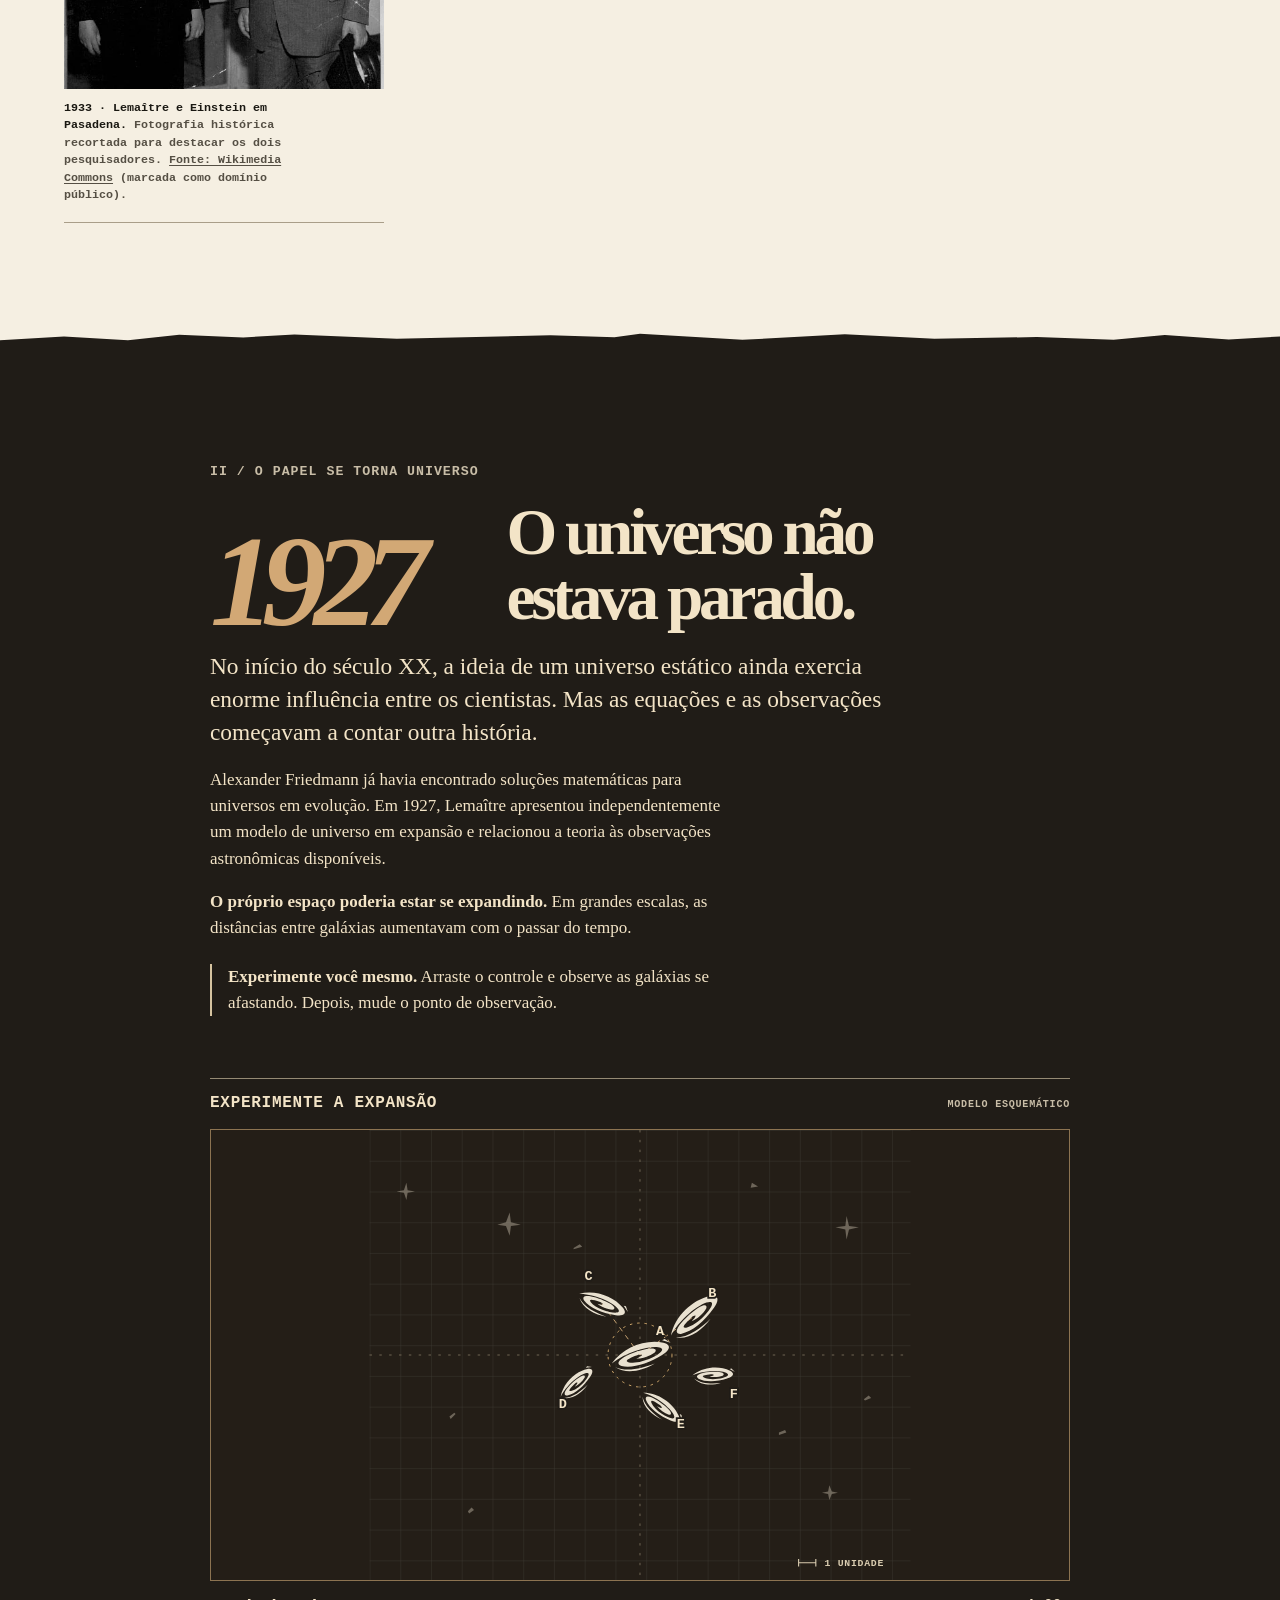
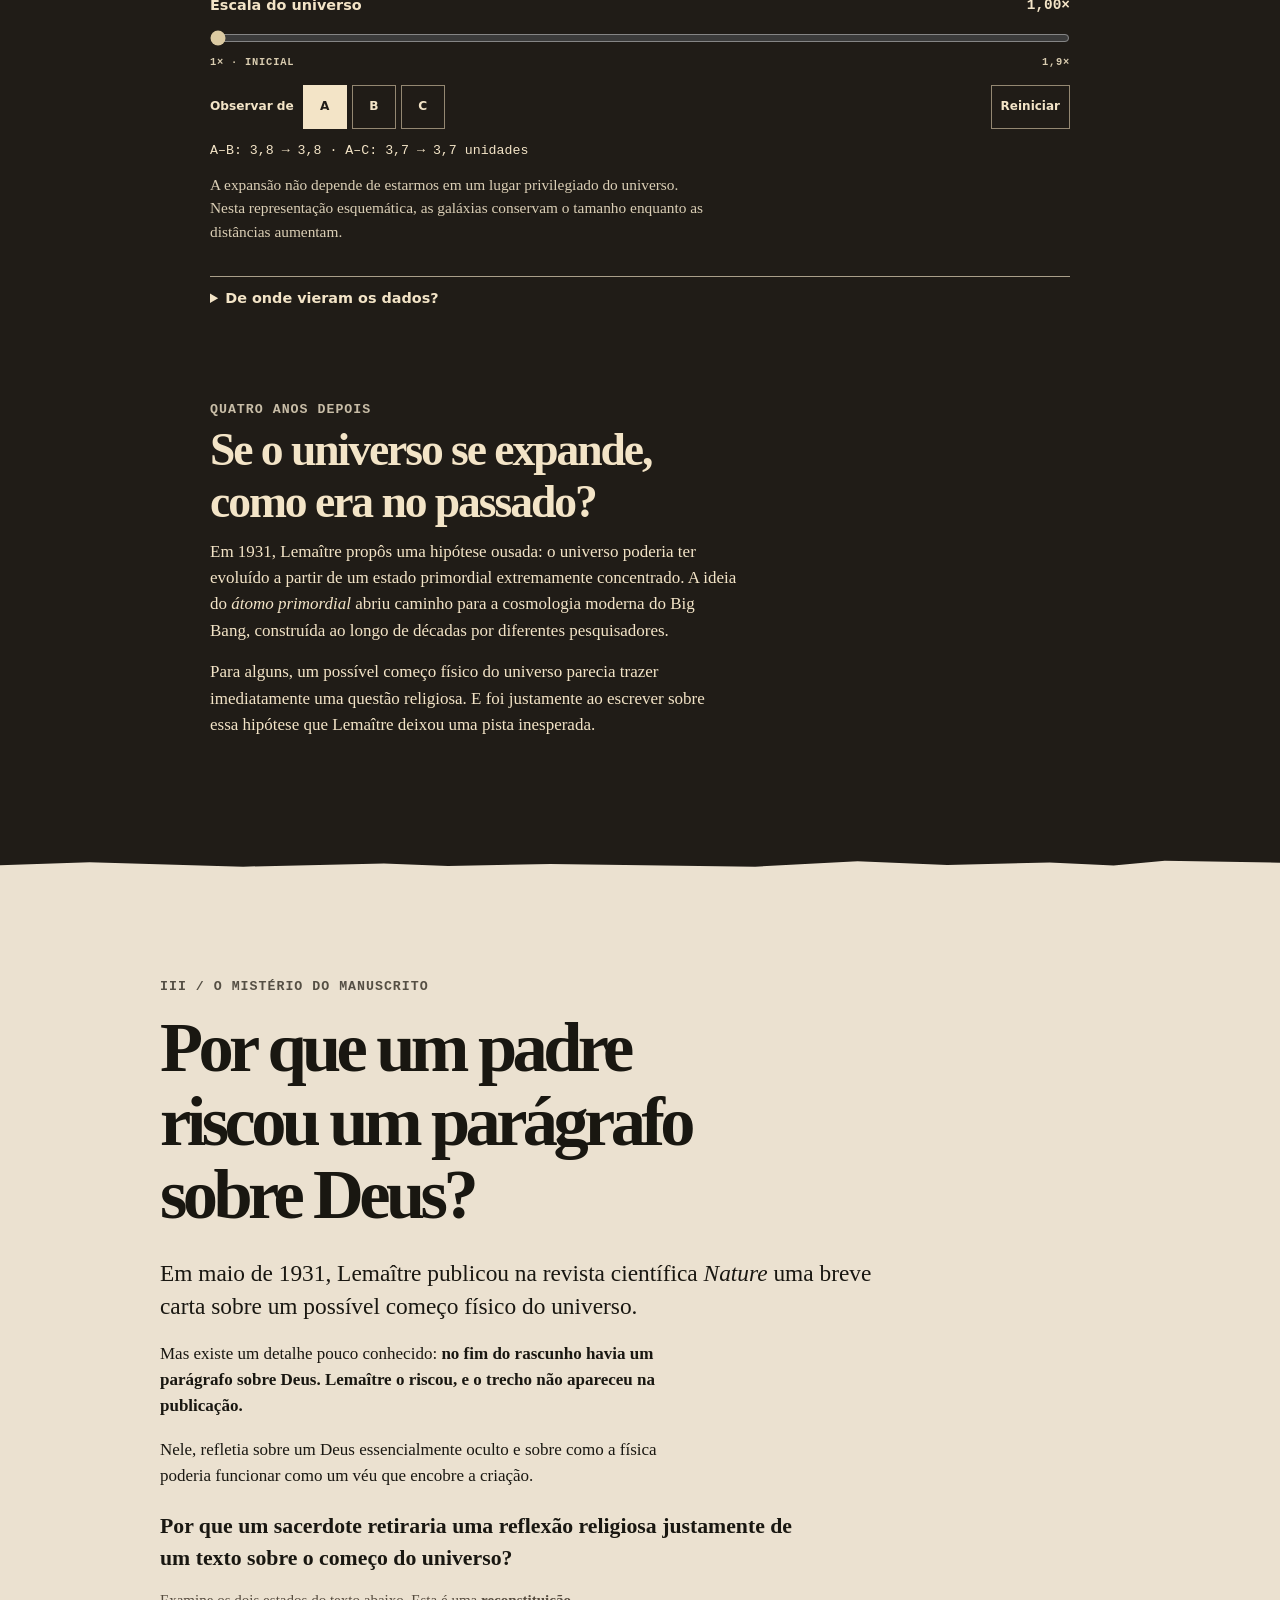
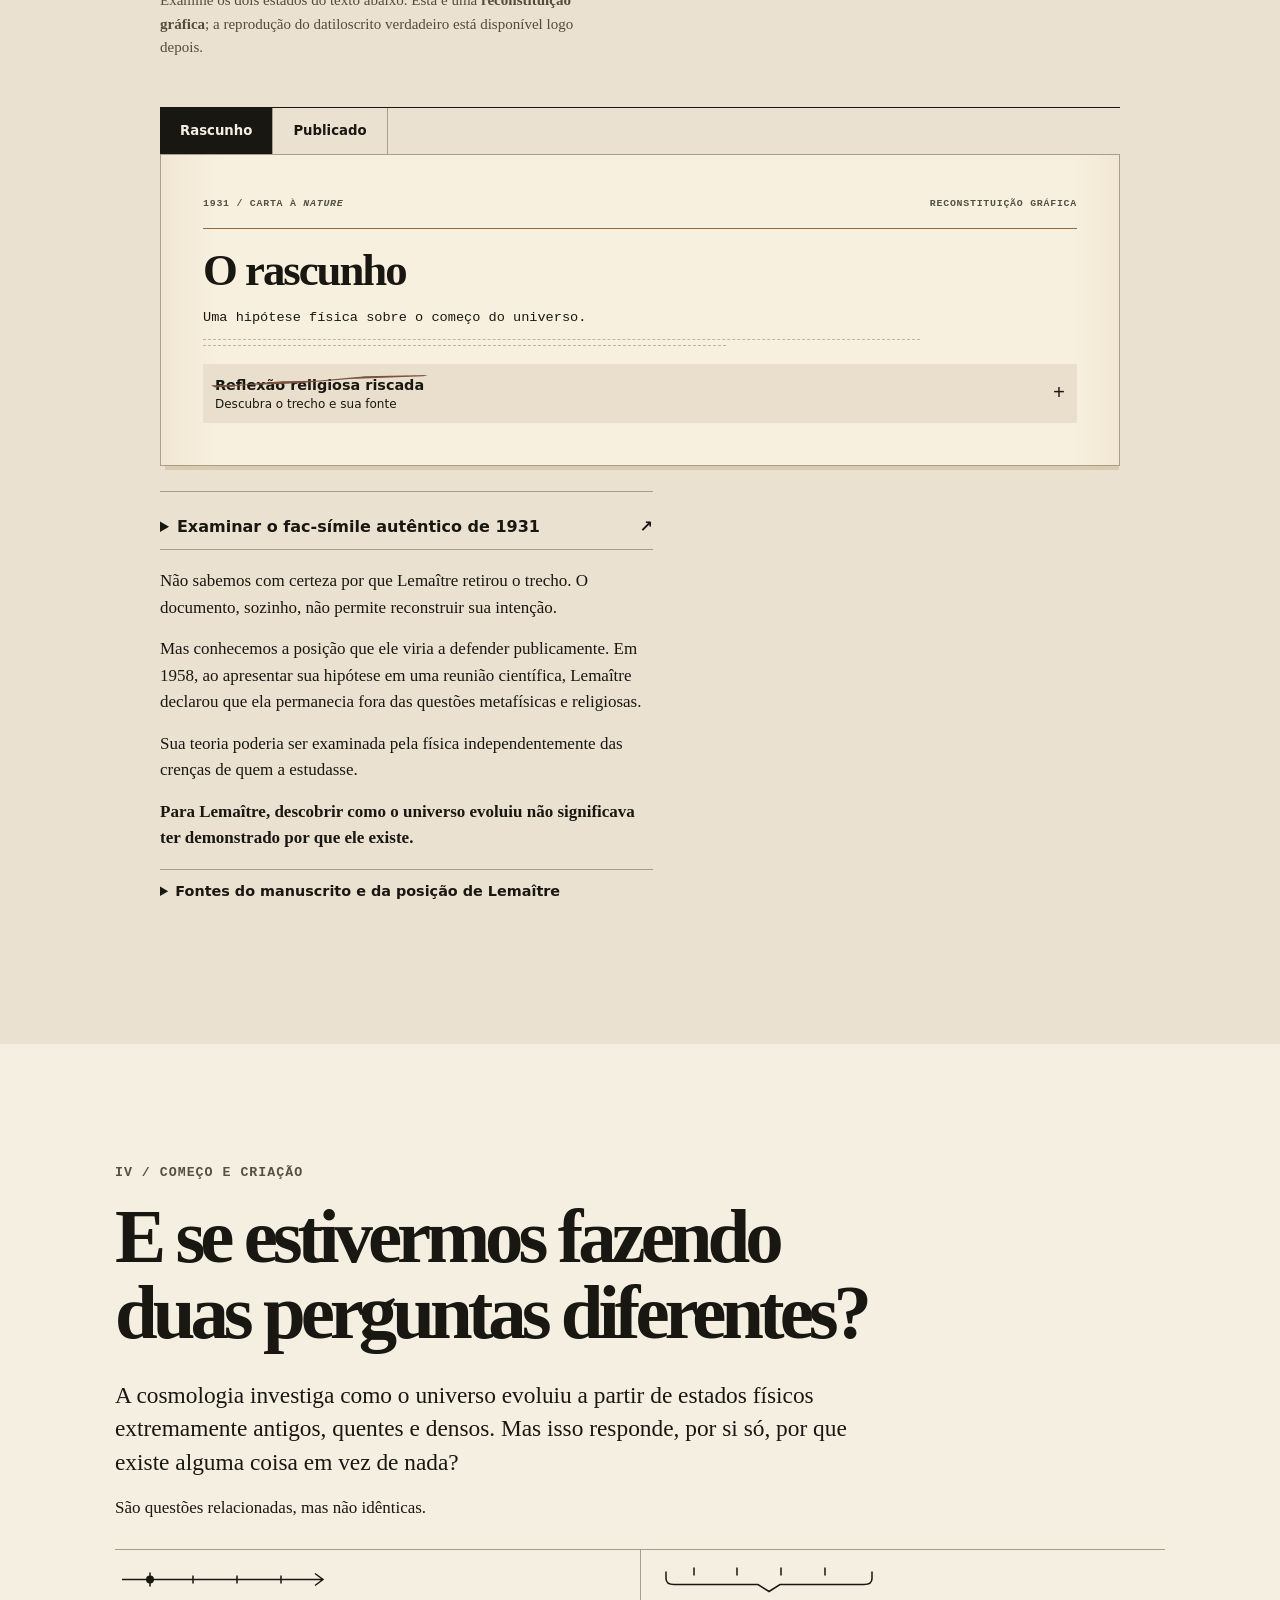
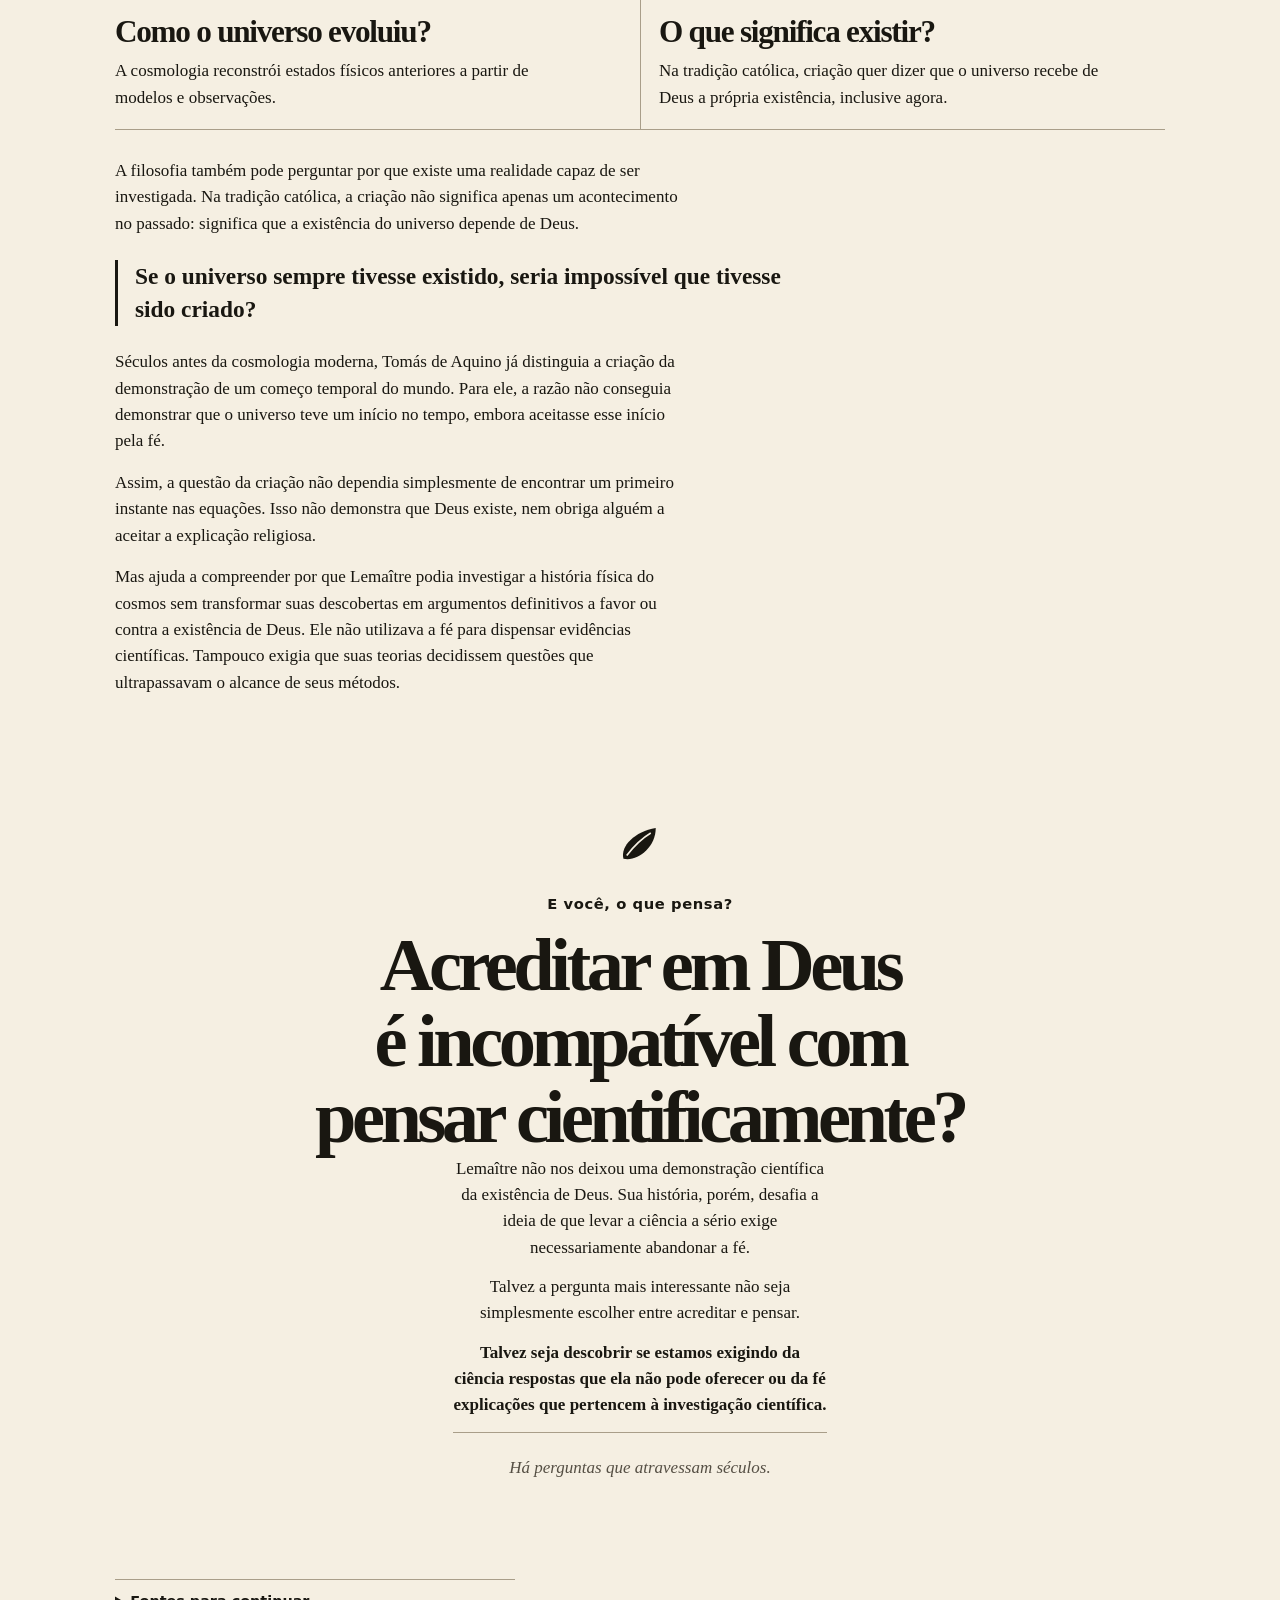
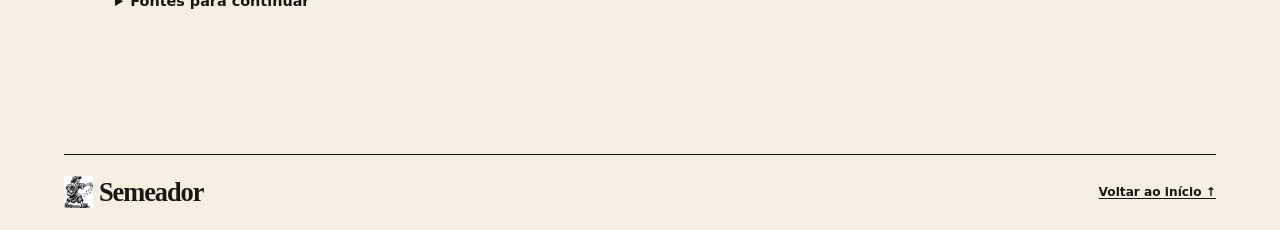
==== commit ef210be1: "Semente 001: hospedar recorte histórico e carregar fac-símile sob demanda" ====
--- a/sementes/001/index.html
+++ b/sementes/001/index.html
@@ -3,17 +3,17 @@
 <head>
   <meta charset="utf-8">
   <meta name="viewport" content="width=device-width, initial-scale=1">
+  <meta name="referrer" content="no-referrer">
   <meta name="theme-color" content="#f5efe2">
-  <meta name="description" content="Uma gravura, um universo em expansão e um parágrafo riscado. Entre na história do padre e físico Georges Lemaître.">
+  <meta name="description" content="Um padre ajudou a formular a teoria do Big Bang. Conheça Georges Lemaître e sua surpreendente posição sobre ciência, criação e fé.">
   <link rel="canonical" href="https://semeadorcatolico.github.io/sementes/001/">
   <link rel="icon" href="../../assets/sementes/001/semeador.webp" type="image/webp">
   <link rel="stylesheet" href="../../assets/sementes/001/estilo.css">
-  <script src="../../assets/sementes/001/plano-sequencia.js" defer></script>
+  <link rel="stylesheet" href="../../assets/sementes/001/refino-mobile.css">
   <script src="../../assets/sementes/001/narrativa.js" defer></script>
   <title>O universo que nasceu do papel · Semente 001</title>
 </head>
 <body>
-  <canvas id="plano-sequencia" aria-hidden="true"></canvas>
   <a class="skip" href="#conteudo">Ir para a história</a>
   <header class="masthead frame">
     <a class="brand" href="https://semeadorcatolico.github.io/" aria-label="Projeto Semeador, página inicial">
@@ -30,50 +30,57 @@
         <p class="kicker"><span></span> Georges Lemaître</p>
         <h1 id="titulo">O universo<br>que nasceu<br>do <em>papel.</em></h1>
         <p class="hero-lead">Um padre ajudou a formular<br class="desktop-break"> a teoria do Big Bang.</p>
+        <p class="hero-deck">Mas talvez a parte mais surpreendente dessa história não esteja apenas na descoberta científica, e sim no que Georges Lemaître se recusou a concluir a partir dela.</p>
       </div>
       <figure class="hero-figure">
-        <a href="#lemaitre" class="plate-link" aria-label="Começar a leitura pela história de Lemaître">
+        <a href="#lemaitre" class="plate-link" aria-label="Ir à história de Georges Lemaître">
           <img class="hero-art" src="../../assets/sementes/001/gravura.webp" width="1536" height="1024" alt="Em xilogravura, Georges Lemaître escreve à mesa enquanto três manchas de galáxias surgem acima do papel." fetchpriority="high">
+          <span class="plate-layers" aria-hidden="true"></span>
+          <svg class="pen-trace" viewBox="0 0 1536 1024" aria-hidden="true">
+            <path d="M606 917q81-33 170-46M666 926q53-21 134-33M734 926l48-12"/>
+          </svg>
         </a>
         <figcaption><span>O físico à mesa</span><span>Gravura da Semente 001</span></figcaption>
       </figure>
       <div class="hero-actions">
-        <a class="begin" href="#lemaitre">Comece a leitura</a>
+        <a class="begin" href="#lemaitre"><span class="touch-label">Explorar a história</span><span class="read-label">Explorar a história</span><span aria-hidden="true">↓</span></a>
         <span class="read-time">ou deslize para ler</span>
       </div>
     </section>
     <div class="ink-bridge" aria-hidden="true"></div>
+    <div class="ink-dive" aria-hidden="true"></div>
 
     <section id="lemaitre" class="scene profile frame" aria-labelledby="i-title" tabindex="-1">
       <aside class="section-index" aria-hidden="true">I</aside>
       <div class="scene-copy">
         <p class="kicker">I / O homem entre a batina e as equações</p>
-        <h2 id="i-title">Duas vocações.<br>Uma mesa de trabalho.</h2>
-        <p class="standfirst">Georges Lemaître tinha sido soldado antes de ser padre. A guerra interrompeu seus estudos de engenharia. Na volta, escolheu a matemática e a física.</p>
-        <p>Estudou a relatividade no seminário. Ordenado em 1923, trabalhou com Arthur Eddington em Cambridge, passou pelo Observatório de Harvard e se doutorou no MIT. Em Louvain, deu aulas e enfrentou uma pergunta que estava mudando a astronomia.</p>
-      </div>
-      <figure class="ledger">
-        <div class="writing-window" aria-hidden="true"></div>
-        <svg viewBox="0 0 320 180" role="img" aria-label="Pena estilizada sobre a data 1923">
-          <path d="M34 159c20-12 29-23 51-31 22-9 38-3 56-14M50 165c17-11 32-14 51-15m-4-75 26 19-12 47-38 19 12-41Z" fill="none" stroke="currentColor" stroke-width="2"/>
-          <path d="M98 76C150 34 218 11 282 10c-25 23-68 55-161 88Zm-13 66 19-22" fill="currentColor" stroke="currentColor" stroke-width="2"/>
-          <path d="m103 89 139-64m-91 25-12 23m41-35-8 20m42-32-8 17" stroke="var(--paper)" stroke-width="2" fill="none"/>
-          <text x="312" y="155" text-anchor="end" font-size="58" font-family="Georgia" font-weight="bold">1923</text>
-        </svg>
-        <figcaption>Lemaître é ordenado sacerdote.</figcaption>
+        <h2 id="i-title">Um padre diante de um universo desconhecido</h2>
+        <p class="standfirst">Antes de investigar o cosmos, Georges Lemaître havia conhecido a guerra.</p>
+        <p>Serviu no Exército belga durante a Primeira Guerra Mundial. Depois, dedicou-se à matemática e à física. Em 1923, tornou-se sacerdote católico.</p>
+        <p>Durante sua formação religiosa, também estudava a teoria da relatividade de Einstein. Mais tarde, aprofundou seus estudos em Cambridge e no MIT.</p>
+        <p><strong>Era um homem de fé que fazia ciência de primeira linha.</strong></p>
+        <p>Naquela época, uma questão intrigava a cosmologia: o universo realmente permanecia imóvel, ou poderia estar mudando?</p>
+        <p>Lemaître ajudaria a transformar nossa maneira de responder.</p>
+      </div>
+      <figure class="ledger historical-portrait">
+        <a class="historical-photo-link" href="https://commons.wikimedia.org/wiki/File:MillikanLemaitreEinstein.jpg" target="_blank" rel="noopener noreferrer" aria-label="Abrir a fotografia histórica e seus créditos no Wikimedia Commons">
+          <img class="historical-photo" src="../../assets/sementes/001/lemaitre-einstein-1933.webp" width="470" height="495" loading="lazy" decoding="async" alt="Georges Lemaître e Albert Einstein fotografados juntos em Pasadena, em janeiro de 1933.">
+        </a>
+        <figcaption><strong>1933 · Lemaître e Einstein em Pasadena.</strong> Fotografia histórica recortada para destacar os dois pesquisadores. <a href="https://commons.wikimedia.org/wiki/File:MillikanLemaitreEinstein.jpg" target="_blank" rel="noopener noreferrer">Fonte: Wikimedia Commons</a> (marcada como domínio público).</figcaption>
       </figure>
     </section>
-
-    <div class="ink-window" aria-hidden="true"></div>
 
     <section id="expansao" class="scene universe" aria-labelledby="ii-title">
       <div class="frame universe-head">
         <p class="kicker">II / O papel se torna universo</p>
         <div class="universe-title">
           <span class="year" aria-hidden="true">1927</span>
-          <h2 id="ii-title">As distâncias<br>estavam crescendo.</h2>
-        </div>
-        <p class="standfirst">Em 1927, Lemaître ligou a relatividade aos dados das galáxias. Em grande escala, quanto mais distante a galáxia, mais depressa ela tende a se afastar.</p>
+          <h2 id="ii-title">O universo não<br>estava parado.</h2>
+        </div>
+        <p class="standfirst">No início do século XX, a ideia de um universo estático ainda exercia enorme influência entre os cientistas. Mas as equações e as observações começavam a contar outra história.</p>
+        <p>Alexander Friedmann já havia encontrado soluções matemáticas para universos em evolução. Em 1927, Lemaître apresentou independentemente um modelo de universo em expansão e relacionou a teoria às observações astronômicas disponíveis.</p>
+        <p><strong>O próprio espaço poderia estar se expandindo.</strong> Em grandes escalas, as distâncias entre galáxias aumentavam com o passar do tempo.</p>
+        <p class="interactive-cue"><strong>Experimente você mesmo.</strong> Arraste o controle e observe as galáxias se afastando. Depois, mude o ponto de observação.</p>
       </div>
       <figure class="atlas frame" aria-labelledby="atlas-title">
         <div class="atlas-top">
@@ -135,7 +142,7 @@
           <p class="trace-note" id="trace-note" hidden>Os círculos vazios marcam as posições na escala inicial.</p>
           <p class="screenreader" id="expansion-status" role="status"></p>
         </div>
-        <p class="atlas-caption">As distâncias aumentam. As galáxias conservam o tamanho no desenho. Escolher outra galáxia muda o ponto de observação, e a expansão continua visível.</p>
+        <p class="atlas-caption">A expansão não depende de estarmos em um lugar privilegiado do universo. Nesta representação esquemática, as galáxias conservam o tamanho enquanto as distâncias aumentam.</p>
       </figure>
       <div class="frame deep-space">
         <details>
@@ -145,58 +152,67 @@
         </details>
         <div class="later">
           <p class="kicker">Quatro anos depois</p>
-          <h3>E se voltássemos no tempo?</h3>
-          <p>Em 1931, Lemaître aventou um estado quântico primordial. Décadas de trabalho coletivo e evidências como a radiação cósmica de fundo, detectada em 1965, sustentaram a história de um universo jovem, quente e denso.</p>
-        </div>
-      </div>
-    </section>
-
-    <div class="print-window" aria-hidden="true"></div>
+          <h3>Se o universo se expande, como era no passado?</h3>
+          <p>Em 1931, Lemaître propôs uma hipótese ousada: o universo poderia ter evoluído a partir de um estado primordial extremamente concentrado. A ideia do <em>átomo primordial</em> abriu caminho para a cosmologia moderna do Big Bang, construída ao longo de décadas por diferentes pesquisadores.</p>
+          <p>Para alguns, um possível começo físico do universo parecia trazer imediatamente uma questão religiosa. E foi justamente ao escrever sobre essa hipótese que Lemaître deixou uma pista inesperada.</p>
+        </div>
+      </div>
+    </section>
 
     <section id="manuscrito" class="scene archive" aria-labelledby="iii-title">
       <div class="frame">
         <header class="archive-head">
           <p class="kicker">III / O mistério do manuscrito</p>
-          <h2 id="iii-title">Um parágrafo<br>ficou no papel.</h2>
-          <p class="standfirst">Em 1931, Lemaître escreveu à <i>Nature</i> sobre o começo do universo. Compare o rascunho com a carta publicada.</p>
+          <h2 id="iii-title">Por que um padre riscou um parágrafo sobre Deus?</h2>
+          <p class="standfirst">Em maio de 1931, Lemaître publicou na revista científica <i>Nature</i> uma breve carta sobre um possível começo físico do universo.</p>
+          <p>Mas existe um detalhe pouco conhecido: <strong>no fim do rascunho havia um parágrafo sobre Deus. Lemaître o riscou, e o trecho não apareceu na publicação.</strong></p>
+          <p>Nele, refletia sobre um Deus essencialmente oculto e sobre como a física poderia funcionar como um véu que encobre a criação.</p>
+          <p class="document-question"><strong>Por que um sacerdote retiraria uma reflexão religiosa justamente de um texto sobre o começo do universo?</strong></p>
+          <p class="document-instruction">Examine os dois estados do texto abaixo. Esta é uma <strong>reconstituição gráfica</strong>; a reprodução do datiloscrito verdadeiro está disponível logo depois.</p>
         </header>
         <div class="document">
           <div class="document-bar interactive" role="group" aria-label="Escolha a versão da carta">
             <button type="button" data-document="rascunho" aria-controls="rascunho" aria-pressed="true">Rascunho</button>
             <button type="button" data-document="publicado" aria-controls="publicado" aria-pressed="false">Publicado</button>
           </div>
-          <div class="document-pages">
-            <article class="document-sheet" id="rascunho" aria-labelledby="doc-draft">
-              <header><span>1931 / Carta à <i>Nature</i></span><span>Reconstituição gráfica</span></header>
-              <h3 id="doc-draft">O rascunho</h3>
-              <p class="typed">Hipótese de um estado quântico primordial.<span class="type-lines" aria-hidden="true"></span></p>
-              <details class="crossed">
-                <summary><span><del>Parágrafo sobre Deus</del><small>Transcrição e tradução</small></span><span class="disclose" aria-hidden="true">+</span></summary>
-                <blockquote lang="en">“God is essentially hidden”</blockquote>
-                <p>“Deus é essencialmente escondido.”</p>
-                <p class="source-note">Fragmento do último parágrafo, riscado no datiloscrito. <a href="https://arxiv.org/pdf/1105.6271#page=6">Ver fac-símile, figura 1</a>.</p>
-              </details>
-            </article>
-            <article class="document-sheet" id="publicado" aria-labelledby="doc-printed">
-              <header><span>9 MAI 1931 / <i>Nature</i> 127</span><span>Reconstituição gráfica</span></header>
-              <h3 id="doc-printed">A carta publicada</h3>
-              <p class="typed">Hipótese de um estado quântico primordial.<span class="type-lines" aria-hidden="true"></span></p>
-              <p class="omission">O parágrafo sobre Deus ficou no rascunho.</p>
-              <p class="source-note"><a href="https://fys.kuleuven.be/ster/meetings/lemaitre/lemaitre-hertog.pdf">Ler a reprodução integral na KU Leuven</a>.</p>
-            </article>
-          </div>
+          <article class="document-sheet" id="rascunho" aria-labelledby="doc-draft">
+            <header><span>1931 / Carta à <i>Nature</i></span><span>Reconstituição gráfica</span></header>
+            <h3 id="doc-draft">O rascunho</h3>
+            <p class="typed">Uma hipótese física sobre o começo do universo.<span class="type-lines" aria-hidden="true"></span></p>
+            <details class="crossed">
+              <summary><span><del>Reflexão religiosa riscada</del><small>Descubra o trecho e sua fonte</small></span><span class="disclose" aria-hidden="true">+</span></summary>
+              <blockquote lang="en">“God is essentially hidden”</blockquote>
+              <p>“Deus é essencialmente escondido.”</p>
+              <p class="source-note">Trecho autêntico do parágrafo final, riscado no datiloscrito. <a href="https://arxiv.org/pdf/1105.6271#page=6" target="_blank" rel="noopener">Veja a Figura 1 do estudo histórico</a>.</p>
+            </details>
+          </article>
+          <article class="document-sheet" id="publicado" aria-labelledby="doc-printed">
+            <header><span>9 MAI 1931 / <i>Nature</i> 127</span><span>Reconstituição gráfica</span></header>
+            <h3 id="doc-printed">A carta publicada</h3>
+            <p class="typed">Uma hipótese física sobre o começo do universo.<span class="type-lines" aria-hidden="true"></span></p>
+            <p class="omission">A reflexão religiosa não aparece no texto publicado. A hipótese científica foi apresentada sem esse parágrafo.</p>
+            <p class="source-note"><a href="https://fys.kuleuven.be/ster/meetings/lemaitre/lemaitre-hertog.pdf">Ler a reprodução integral na KU Leuven</a>.</p>
+          </article>
         </div>
         <div class="archive-note">
-          <p>O parágrafo sobre Deus ficou no rascunho. A motivação exata para o corte permanece incerta.</p>
-          <p>Em 1951, Pio XII evocou o <i>Faça-se a luz</i> ao falar das descobertas sobre o cosmos, com ressalvas sobre o alcance das evidências. No ano seguinte, fez outro discurso aos astrônomos e deixou de lado essa associação. Uma eventual conversa privada com Lemaître permanece incerta.</p>
-          <p><strong>Em 1958, Lemaître deixou sua posição clara em Solvay.</strong> A hipótese física deixava em aberto a questão de um Criador.</p>
+          <details class="archival-source">
+            <summary>Examinar o fac-símile autêntico de 1931 <span aria-hidden="true">↗</span></summary>
+            <p>Esta é a reprodução do datiloscrito preservado nos arquivos de Louvain, publicada como <strong>Figura 1</strong> no estudo de Jean-Pierre Luminet. Abra a página 6 para ver o último parágrafo riscado pelo autor.</p>
+            <p><a class="archive-source-link" href="https://arxiv.org/pdf/1105.6271#page=6" target="_blank" rel="noopener">Abrir o PDF no arXiv · página 6 (nova aba)</a></p>
+            <iframe hidden title="Documento histórico reproduzido na figura 1 da nota de Jean-Pierre Luminet, página 6" data-src="https://arxiv.org/pdf/1105.6271#page=6" referrerpolicy="no-referrer"></iframe>
+            <p class="source-note">A prévia carrega o PDF do arXiv. Se o navegador não exibir o documento, use o link acima e vá à página 6, Figura 1.</p>
+          </details>
+          <p>Não sabemos com certeza por que Lemaître retirou o trecho. O documento, sozinho, não permite reconstruir sua intenção.</p>
+          <p>Mas conhecemos a posição que ele viria a defender publicamente. Em 1958, ao apresentar sua hipótese em uma reunião científica, Lemaître declarou que ela permanecia fora das questões metafísicas e religiosas.</p>
+          <p>Sua teoria poderia ser examinada pela física independentemente das crenças de quem a estudasse.</p>
+          <p><strong>Para Lemaître, descobrir como o universo evoluiu não significava ter demonstrado por que ele existe.</strong></p>
           <details>
-            <summary>Leia os discursos e a posição de Lemaître</summary>
+            <summary>Fontes do manuscrito e da posição de Lemaître</summary>
             <ul>
-              <li><a href="https://www.vatican.va/content/pius-xii/it/speeches/1951/documents/hf_p-xii_spe_19511122_di-serena.html">Pio XII, discurso de 1951</a></li>
-              <li><a href="https://www.vatican.va/content/pius-xii/fr/speeches/1952/documents/hf_p-xii_spe_19520907_la-presence.html">Pio XII, discurso de 1952</a></li>
-              <li><a href="https://archives.uclouvain.be/exhibits/show/georges-lemaitre-en/beginning-or-creation/pius-xii-un-ora">O que documentam os Arquivos de Louvain</a></li>
-              <li><a href="https://www.pas.va/en/publications/acta/acta24pas/hertog.html">Thomas Hertog sobre Solvay</a></li>
+              <li><a href="https://arxiv.org/pdf/1105.6271#page=6" target="_blank" rel="noopener">Luminet · fac-símile do datiloscrito, Figura 1</a></li>
+              <li><a href="https://doi.org/10.1038/127706b0" target="_blank" rel="noopener">Lemaître · carta publicada na Nature, 1931</a></li>
+              <li><a href="https://archives.uclouvain.be/atom/index.php/the-beginning-of-the-world-from-the-point-of-view-of-quantum-theory;isad?sf_culture=en" target="_blank" rel="noopener">Arquivos de Louvain · registro do documento</a></li>
+              <li><a href="https://www.pas.va/en/publications/acta/acta24pas/hertog.html" target="_blank" rel="noopener">Thomas Hertog · Lemaître, cosmologia e Solvay</a></li>
             </ul>
           </details>
         </div>
@@ -205,7 +221,9 @@
 
     <section id="pergunta" class="scene reflection frame" aria-labelledby="iv-title">
       <p class="kicker">IV / Começo e criação</p>
-      <h2 id="iv-title">O que um começo<br>pode provar?</h2>
+      <h2 id="iv-title">E se estivermos fazendo duas perguntas diferentes?</h2>
+      <p class="standfirst">A cosmologia investiga como o universo evoluiu a partir de estados físicos extremamente antigos, quentes e densos. Mas isso responde, por si só, por que existe alguma coisa em vez de nada?</p>
+      <p>São questões relacionadas, mas não idênticas.</p>
       <div class="two-questions">
         <div>
           <svg viewBox="0 0 220 32" aria-hidden="true"><path d="M7 16h201m-8-6 8 6-8 6M35 9v14m43-11v8m44-8v8m44-8v8" fill="none" stroke="currentColor" stroke-width="1.5"/><circle cx="35" cy="16" r="4" fill="currentColor"/></svg>
@@ -218,20 +236,28 @@
           <p>Na tradição católica, criação quer dizer que o universo recebe de Deus a própria existência, inclusive agora.</p>
         </div>
       </div>
-      <p class="aquino">Séculos antes dos telescópios modernos, Tomás de Aquino já distinguia as duas perguntas. Ele aceitava pela fé que o mundo teve um começo e considerava que a razão, por si só, não o demonstrava.</p>
+      <p class="aquino">A filosofia também pode perguntar por que existe uma realidade capaz de ser investigada. Na tradição católica, a criação não significa apenas um acontecimento no passado: significa que a existência do universo depende de Deus.</p>
+      <p class="philosophy-surprise"><strong>Se o universo sempre tivesse existido, seria impossível que tivesse sido criado?</strong></p>
+      <p>Séculos antes da cosmologia moderna, Tomás de Aquino já distinguia a criação da demonstração de um começo temporal do mundo. Para ele, a razão não conseguia demonstrar que o universo teve um início no tempo, embora aceitasse esse início pela fé.</p>
+      <p>Assim, a questão da criação não dependia simplesmente de encontrar um primeiro instante nas equações. Isso não demonstra que Deus existe, nem obriga alguém a aceitar a explicação religiosa.</p>
+      <p>Mas ajuda a compreender por que Lemaître podia investigar a história física do cosmos sem transformar suas descobertas em argumentos definitivos a favor ou contra a existência de Deus. Ele não utilizava a fé para dispensar evidências científicas. Tampouco exigia que suas teorias decidissem questões que ultrapassavam o alcance de seus métodos.</p>
       <div class="last-question">
         <svg class="last-seed" viewBox="0 0 70 60" aria-hidden="true">
-          <path class="seed-star" d="m35 5 4 19 17 5-17 4-4 20-4-20-17-4 17-5Z"/>
+          <path class="seed-star" d="m35 4 3 18 18 8-18 4-3 20-5-20-17-4 17-8Z"/>
           <path class="seed-shape" d="M54 12C54 36 31 53 15 49 11 34 29 16 54 12Z"/><path class="seed-cut" d="M19 45q14-18 29-27"/>
         </svg>
-        <p>Um sacerdote pôde fazer ciência de primeira linha e submeter suas ideias ao mesmo escrutínio que seus colegas.</p>
+        <p class="final-invitation">E você, o que pensa?</p>
         <h3>Acreditar em Deus é incompatível com pensar cientificamente?</h3>
+        <p>Lemaître não nos deixou uma demonstração científica da existência de Deus. Sua história, porém, desafia a ideia de que levar a ciência a sério exige necessariamente abandonar a fé.</p>
+        <p>Talvez a pergunta mais interessante não seja simplesmente escolher entre acreditar e pensar.</p>
+        <p><strong>Talvez seja descobrir se estamos exigindo da ciência respostas que ela não pode oferecer ou da fé explicações que pertencem à investigação científica.</strong></p>
+        <p class="semeador-closing">Há perguntas que atravessam séculos.</p>
       </div>
       <details class="sources">
         <summary>Fontes para continuar</summary>
         <ul>
           <li><a href="https://articles.adsabs.harvard.edu/pdf/1927ASSB...47...49L">Lemaître · artigo sobre a expansão, 1927</a></li>
-          <li><a href="https://doi.org/10.1073/pnas.15.3.168">Hubble · distâncias e velocidades, 1929</a></li>
+          <li><a href="https://science.nasa.gov/apod/a-relation-between-distance-and-radial-velocity-among-extra-galactic-nebulae/">Hubble · distâncias e velocidades, 1929</a></li>
           <li><a href="https://doi.org/10.1038/127706b0">Lemaître · carta à Nature, 1931</a></li>
           <li><a href="https://arxiv.org/abs/1105.6271">Luminet · nota sobre a carta e o datiloscrito</a></li>
           <li><a href="https://academieroyale.be/academie/documents/LambertDarwin_Lemaitre13642.pdf">Lambert · transcrição do trecho, p. 199</a></li>
--- a/assets/sementes/001/refino-mobile.css
+++ b/assets/sementes/001/refino-mobile.css
@@ -0,0 +1,158 @@
+/* Semente 001 — revisão editorial mobile-first.
+   Camada aditiva: permite comparar com o design original (83800a5)
+   sem reescrever o CSS histórico. Nenhuma transição cinematográfica. */
+
+:root { --paper: #f5efe2; --ink: #191711; --soft: #554f44; }
+body { text-rendering: optimizeLegibility; -webkit-font-smoothing: antialiased; }
+.hero-art { image-rendering: auto; }
+.ink-dive { display: none !important; }
+.motion { display: none !important; }
+.hero-art, .plate-layers, .plate-part, .pen-trace { transition: none !important; }
+.scene-copy p, .later p, .archive-note p, .reflection p { text-wrap: pretty; }
+h1, h2, h3 { text-wrap: balance; }
+
+@media (max-width: 740px) {
+  :root { --gutter: clamp(20px, 5.75vw, 28px); }
+  body { font-size: 1.09375rem; line-height: 1.62; }
+  .frame { width: calc(100% - 2 * var(--gutter)); }
+  .masthead { min-height: 62px; gap: 9px; }
+  .brand { gap: 5px; font-size: clamp(1.07rem, 4.7vw, 1.35rem); letter-spacing: -.035em; }
+  .brand img { width: 26px; height: 30px; }
+  .stock { margin-left: auto; padding-left: 9px; font-size: .62rem; letter-spacing: .05em; }
+  .hero { padding-top: 31px; padding-bottom: 37px; }
+  .hero .kicker { margin-bottom: 13px; }
+  .hero .kicker span { width: 19px; }
+  .kicker { font-size: .7rem; letter-spacing: .075em; }
+  h1 { font-size: clamp(2.73rem, 11.9vw, 4.45rem); line-height: .975; letter-spacing: -.063em; }
+  h1 em { letter-spacing: -.063em; }
+  .hero-lead { max-width: 33ch; margin-top: 17px; font-size: clamp(1.07rem, 4.15vw, 1.24rem); line-height: 1.35; }
+  .hero-figure { margin-top: 17px; margin-inline: -7px; }
+  .hero-figure figcaption { gap: 10px; padding-top: 8px; font-size: .62rem; line-height: 1.4; letter-spacing: .035em; }
+  .hero-actions { gap: 11px; margin-top: 21px; align-items: center; }
+  .begin { justify-content: space-between; min-height: 48px; padding: 11px 15px; font-size: .78rem; letter-spacing: .015em; }
+  .read-time { font-size: .67rem; white-space: nowrap; }
+  .ink-bridge { height: 6px; }
+
+  .scene { padding-block: clamp(53px, 12.5vw, 80px); }
+  .scene h2 { font-size: clamp(2.17rem, 8.85vw, 3.7rem); line-height: 1.035; letter-spacing: -.053em; }
+  .standfirst { font-size: clamp(1.09rem, 4.55vw, 1.27rem); line-height: 1.48; }
+  .scene-copy > p:not(.kicker), .later > p, .archive-note > p { max-width: 57ch; }
+  .profile { gap: 27px; }
+  .section-index { top: 11px; font-size: .69rem; }
+  .ledger { max-width: 330px; padding-block: 8px; }
+  .ledger svg { max-height: 125px; }
+  .ledger figcaption { font-size: .7rem; }
+
+  .universe { padding-block: 59px 65px; }
+  .universe-title { display: flex; flex-direction: row; align-items: flex-start; gap: clamp(13px, 4vw, 22px); margin: 15px 0 23px; }
+  .universe-title .year { font-size: clamp(3.2rem, 13.8vw, 5rem); line-height: .9; letter-spacing: -.07em; }
+  .universe-title h2 { font-size: clamp(1.75rem, 7.3vw, 2.62rem); line-height: 1.02; }
+  .atlas { margin-top: 28px; }
+  .atlas-top { padding-block: 12px; align-items: center; }
+  .atlas-top figcaption { font-size: clamp(.76rem, 3vw, .92rem); }
+  .atlas-top span { font-size: .58rem; }
+  .sky { margin-inline: -3px; }
+  .map { max-height: min(46svh, 370px); }
+  .node text { font-size: 17px; }
+  .atlas-controls { padding-top: 16px; }
+  .range-title { font-size: .92rem; }
+  .range-caption { font-size: .65rem; }
+  .atlas-actions { gap: 12px; flex-wrap: wrap; align-items: center; }
+  .observer { flex-wrap: wrap; gap: 6px; font-size: .83rem; }
+  .observer span { max-width: none; padding-right: 7px; }
+  .observer button, .reset { min-height: 46px; min-width: 46px; }
+  .reset { margin-left: auto; }
+  .comparison { font-size: .76rem; overflow-wrap: anywhere; line-height: 1.6; }
+  .trace-note { font-size: .82rem; }
+  .atlas-caption { font-size: 1rem; line-height: 1.54; }
+  .later { margin-top: 39px; }
+  .later h3 { font-size: clamp(1.8rem, 7.2vw, 2.55rem); }
+
+  .archive { padding-top: 58px; padding-bottom: 68px; }
+  .archive-head { margin-bottom: 26px; }
+  .document-bar button { flex: 1; min-width: 0; font-size: .85rem; }
+  .document-sheet { padding: clamp(19px, 5.8vw, 29px); min-height: 225px; }
+  .document-sheet header { font-size: .63rem; flex-wrap: wrap; row-gap: 4px; }
+  .document-sheet h3 { margin-top: 19px; font-size: clamp(1.7rem, 7vw, 2.4rem); }
+  .typed { font-size: .85rem; overflow-wrap: anywhere; }
+  .crossed summary { line-height: 1.4; }
+  .crossed blockquote { font-size: 1.12rem; }
+  .source-note { font-size: .84rem; line-height: 1.5; }
+  .archive-note { margin-top: 27px; }
+
+  .reflection { padding-block: 61px 65px; }
+  .two-questions { gap: 0; margin-block: 25px; }
+  .two-questions > div { padding-bottom: 21px; }
+  .two-questions p { line-height: 1.56; }
+  .last-question { padding-block: 60px 43px; }
+  .last-question h3 { font-size: clamp(2.12rem, 8.7vw, 3.65rem); line-height: 1.07; letter-spacing: -.052em; }
+  .last-question p { max-width: 37ch; }
+  .footer { padding-block: 16px; min-height: 80px; gap: 10px; }
+  .footer > a { font-size: .77rem; }
+}
+@media (max-width: 410px) {
+  .atlas-actions { flex-wrap: nowrap; align-items: flex-end; }
+  .observer span { flex-basis: 100%; }
+}
+@media (max-width: 370px) {
+  .stock { font-size: .58rem; padding-left: 6px; }
+  .hero { padding-top: 26px; }
+  .hero-figure figcaption { font-size: .58rem; }
+  .universe-title { gap: 11px; }
+  .universe-title .year { font-size: 3.15rem; }
+  .universe-title h2 { font-size: 1.68rem; }
+  .range-title { font-size: .85rem; }
+  .two-questions { grid-template-columns: 1fr; }
+  .two-questions > div + div { border: 0; border-top: 1px solid var(--line); padding-left: 0; padding-top: 20px; }
+}
+@media (prefers-reduced-motion: reduce) {
+  *, *::before, *::after { scroll-behavior: auto !important; animation-duration: .01ms !important; transition-duration: .01ms !important; }
+}
+
+/* Fotografia autêntica de 1933: dois cientistas em destaque, sem confundir com 1923. */
+.historical-portrait { max-width: 320px; border-color: var(--line); }
+.historical-photo-link { display: block; overflow: hidden; background: #dad3c7; }
+.historical-photo { display: block; width: 100%; aspect-ratio: 19 / 20; height: auto;  }
+.historical-portrait figcaption { max-width: 36ch; padding-block: 11px 5px; font-size: .73rem; line-height: 1.5; letter-spacing: 0; text-transform: none; }
+.historical-portrait figcaption strong { color: var(--ink); }
+.historical-portrait figcaption a { text-underline-offset: 2px; }
+@media (max-width: 740px) { .historical-portrait { width: min(100%, 308px); margin-inline: 0; } .historical-photo { aspect-ratio: 19 / 20; } }
+
+/* Semente 001 — adaptação tipográfica do texto editorial aprovado. */
+.hero-deck { max-width: 41ch; margin-top: 15px; color: var(--soft); font-size: clamp(.95rem, 1.45vw, 1.14rem); line-height: 1.55; }
+.universe-head > p:not(.kicker) { max-width: 62ch; }
+.universe-head > p + p { margin-top: 1em; }
+.universe .interactive-cue { margin-top: 22px !important; padding-left: 16px; border-left: 2px solid #d5c3a0; color: var(--starlight); }
+.archive-head h2 { max-width: 18ch; font-size: clamp(2.5rem, 5.6vw, 4.4rem); line-height: 1.04; }
+.archive-head > p { max-width: 61ch; }
+.archive-head > p:not(.kicker) { margin-top: 1em; }
+.archive-head .document-question { font-size: clamp(1.16rem, 2.1vw, 1.36rem); line-height: 1.45; margin-top: 1.2em; }
+.archive-head .document-instruction { margin-top: 1.4em; color: #554b3e; font-size: .94rem; line-height: 1.55; }
+.archival-source { padding-block: 12px 18px; }
+.archival-source summary { font-size: 1rem; font-weight: 750; border-bottom: 1px solid #a99e89; }
+.archival-source summary span { float: right; }
+.archival-source > p { margin-top: 14px; }
+.archive-source-link { display: inline-flex; min-height: 44px; align-items: center; font: 700 .87rem/1.4 var(--sans); text-decoration: underline; }
+.archival-source iframe { display: block; width: 100%; height: min(68vh, 550px); margin-top: 16px; border: 1px solid var(--line); background: #f8f0df; }
+.archival-source .source-note { font-size: .8rem; }
+.reflection > p:not(.kicker) { max-width: 67ch; }
+.reflection .philosophy-surprise { border-left: 3px solid var(--ink); padding-left: 17px; font-size: clamp(1.17rem,2.5vw,1.46rem); line-height: 1.42; margin-block: 23px; }
+.last-question .final-invitation { font: 700 .92rem/1.4 var(--sans); letter-spacing: .04em; }
+.last-question .semeador-closing { border-top: 1px solid var(--line); padding-top: 22px; font-style: italic; color: var(--soft); }
+@media (max-width: 740px) {
+  .hero-deck { font-size: clamp(.96rem, 4.0vw, 1.12rem); line-height: 1.5; margin-top: 14px; max-width: 39ch; }
+  .profile { gap: 23px; }
+  .profile h2 { font-size: clamp(2rem, 8vw, 3.4rem); line-height: 1.055; }
+  .universe-head > p:not(.kicker) { font-size: 1.035rem; line-height: 1.58; }
+  .universe .interactive-cue { margin-top: 20px !important; font-size: .97rem; }
+  .archive-head h2 { font-size: clamp(2.1rem, 8.3vw, 3.45rem); max-width: 16ch; overflow-wrap: normal; }
+  .archive-head > p { font-size: 1.04rem; line-height: 1.58; }
+  .archive-head .document-question { font-size: 1.16rem; }
+  .archive-head .document-instruction { font-size: .91rem; }
+  .archival-source iframe { height: min(58svh, 460px); }
+  .reflection > p { line-height: 1.6; }
+  .last-question > p { max-width: 50ch; }
+  .last-question .final-invitation { font-size: .88rem; }
+}
+
+.archival-source iframe[hidden] { display: none; }
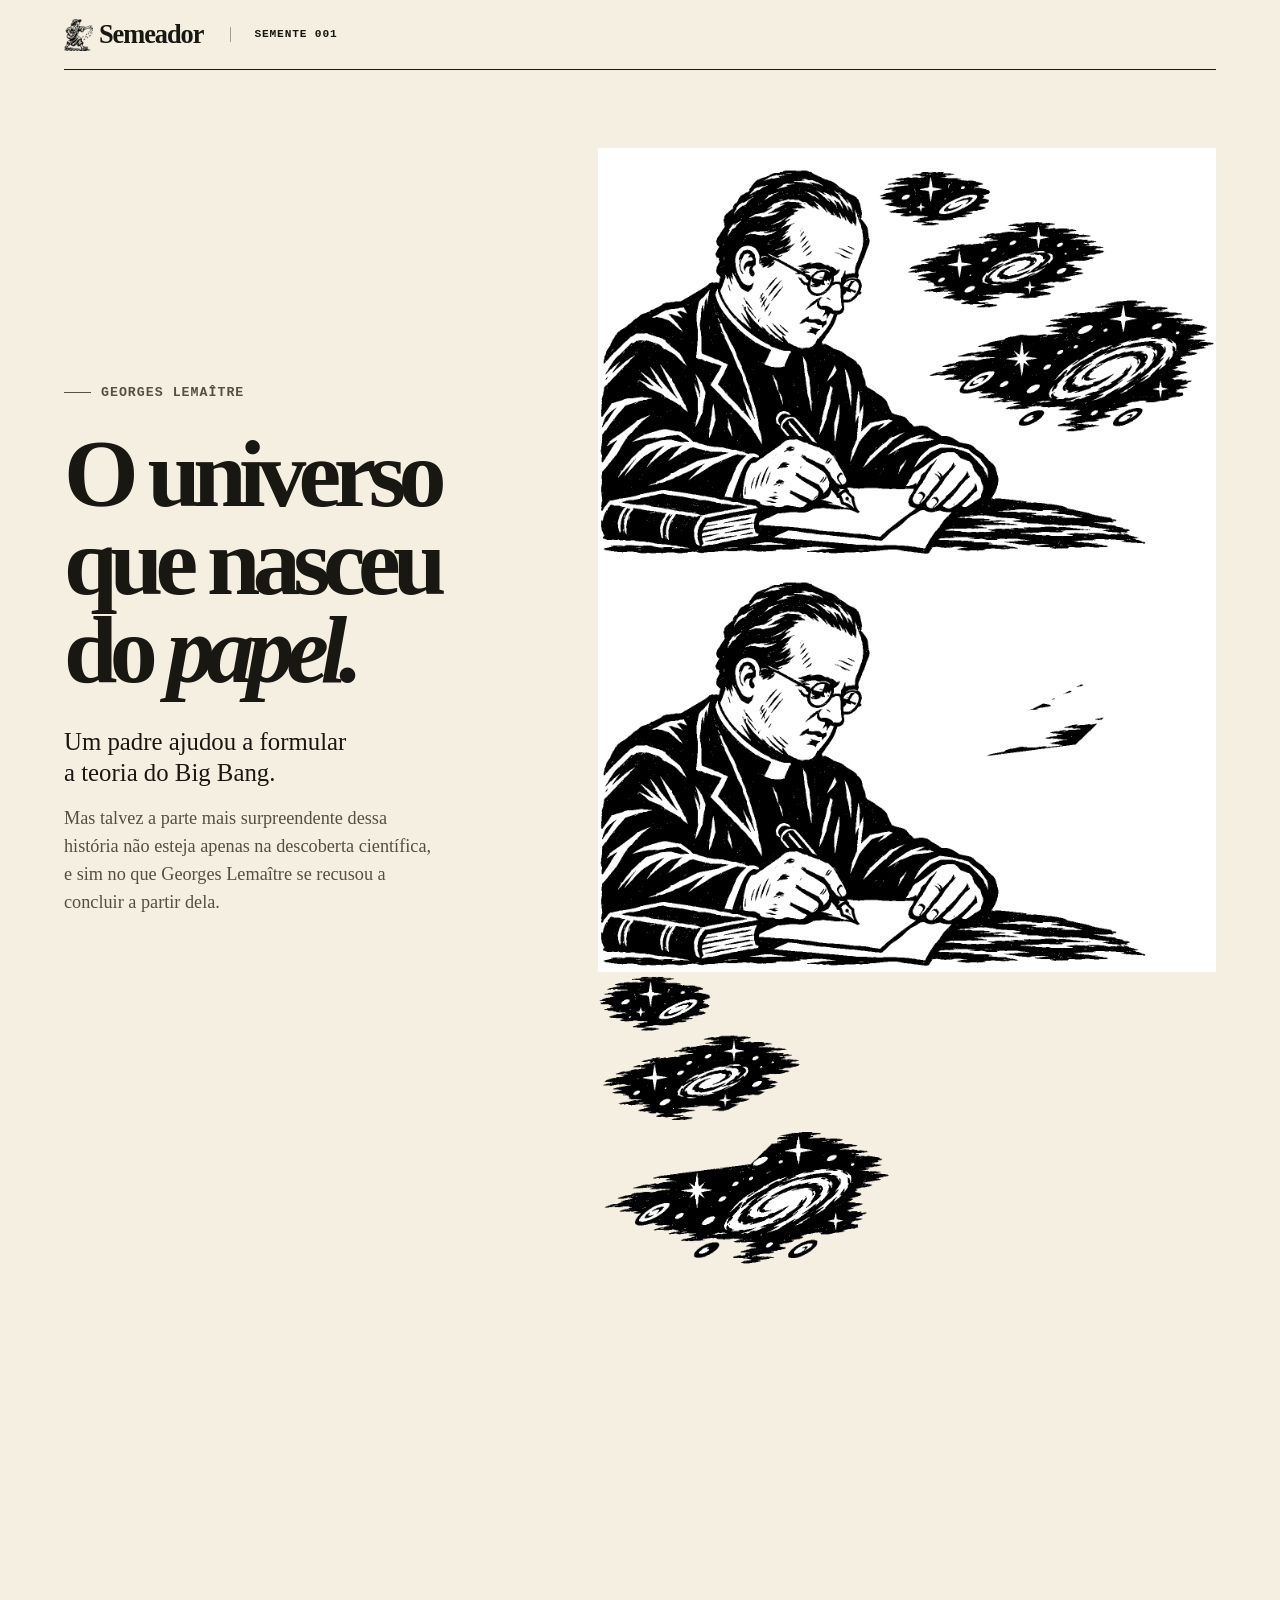
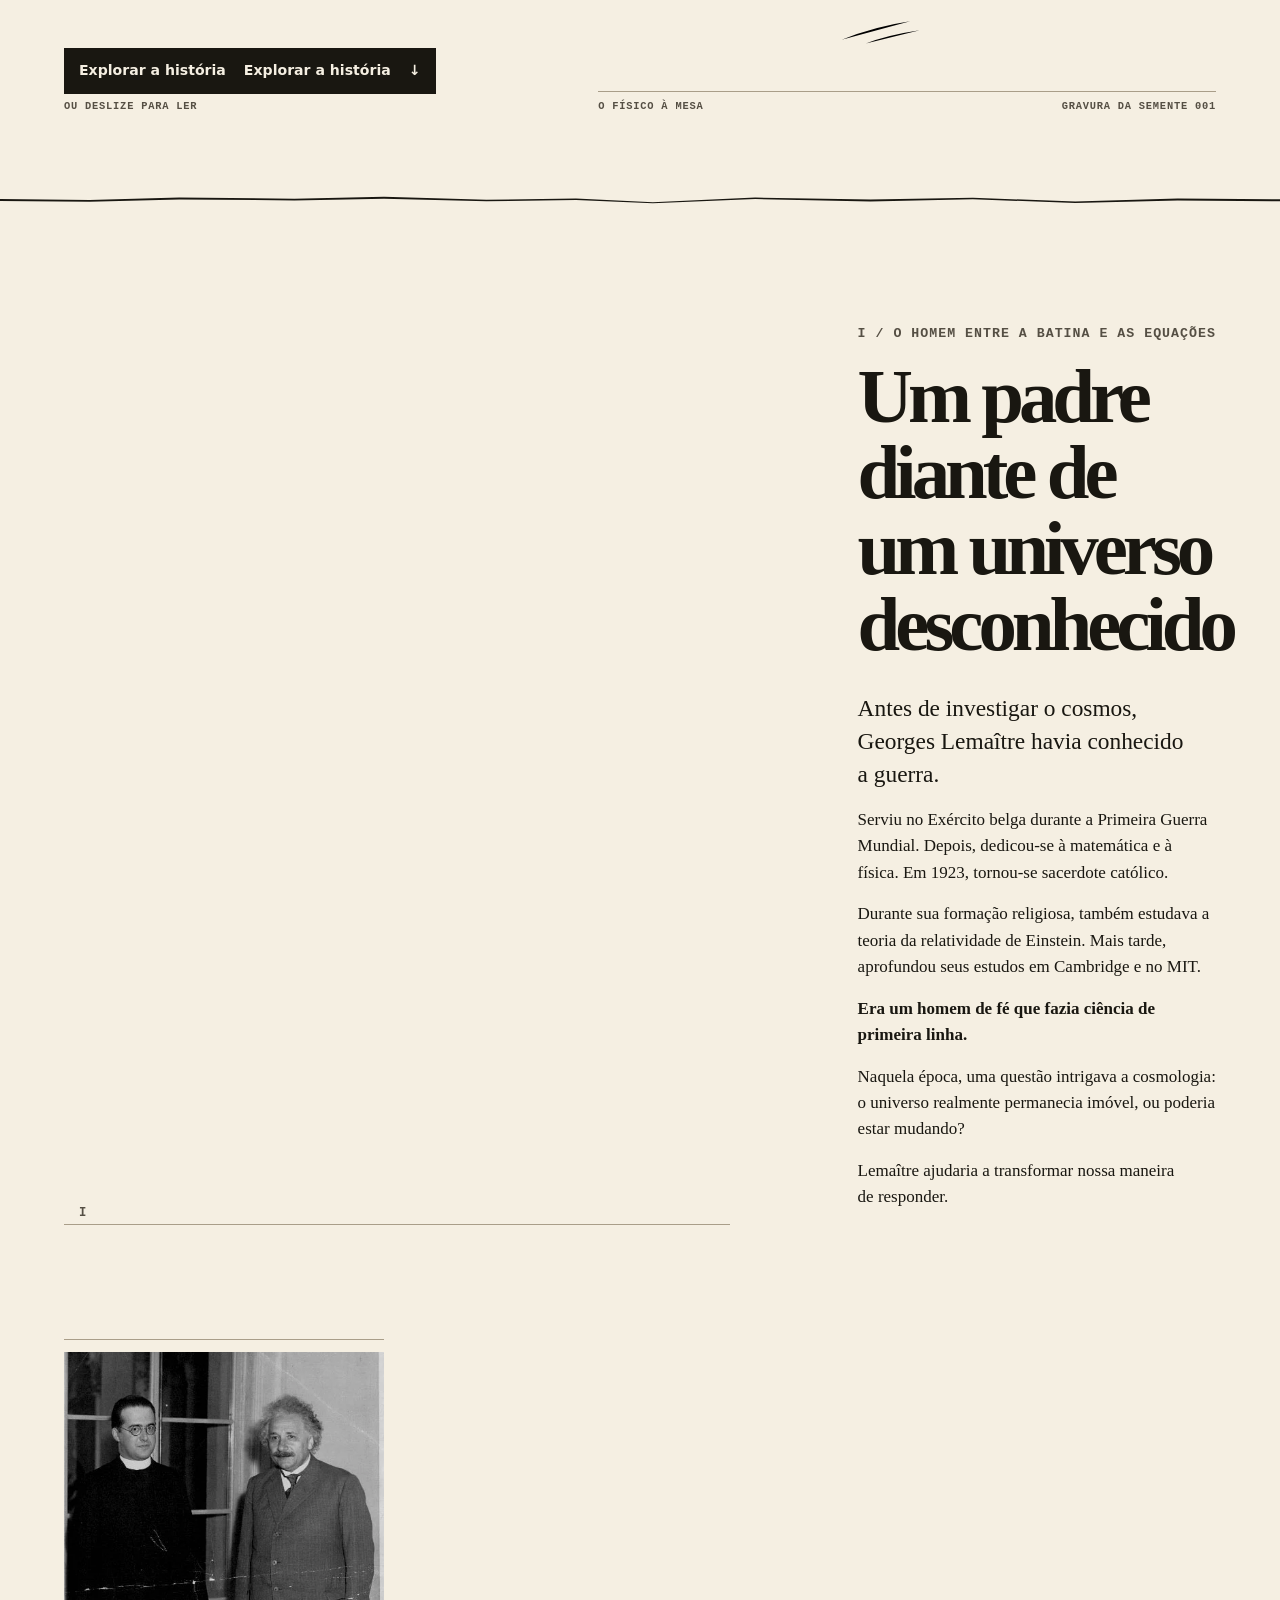
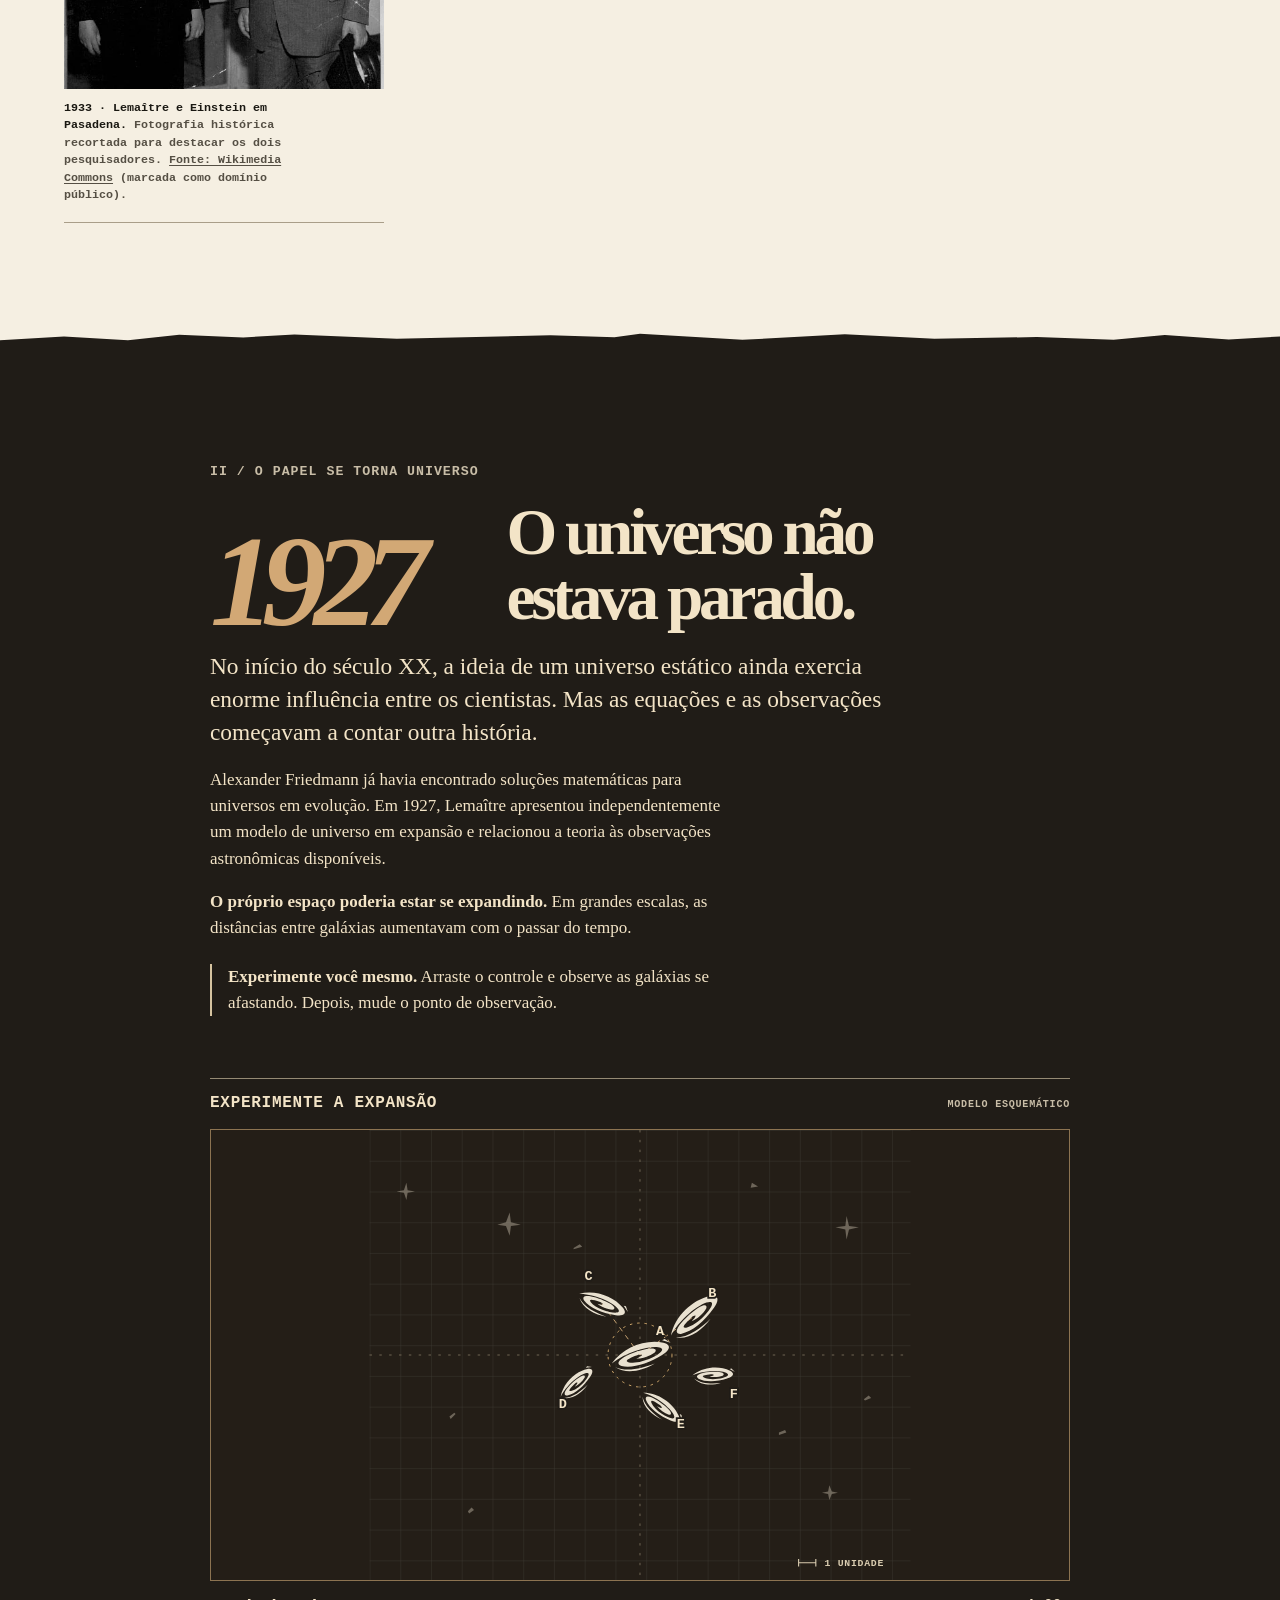
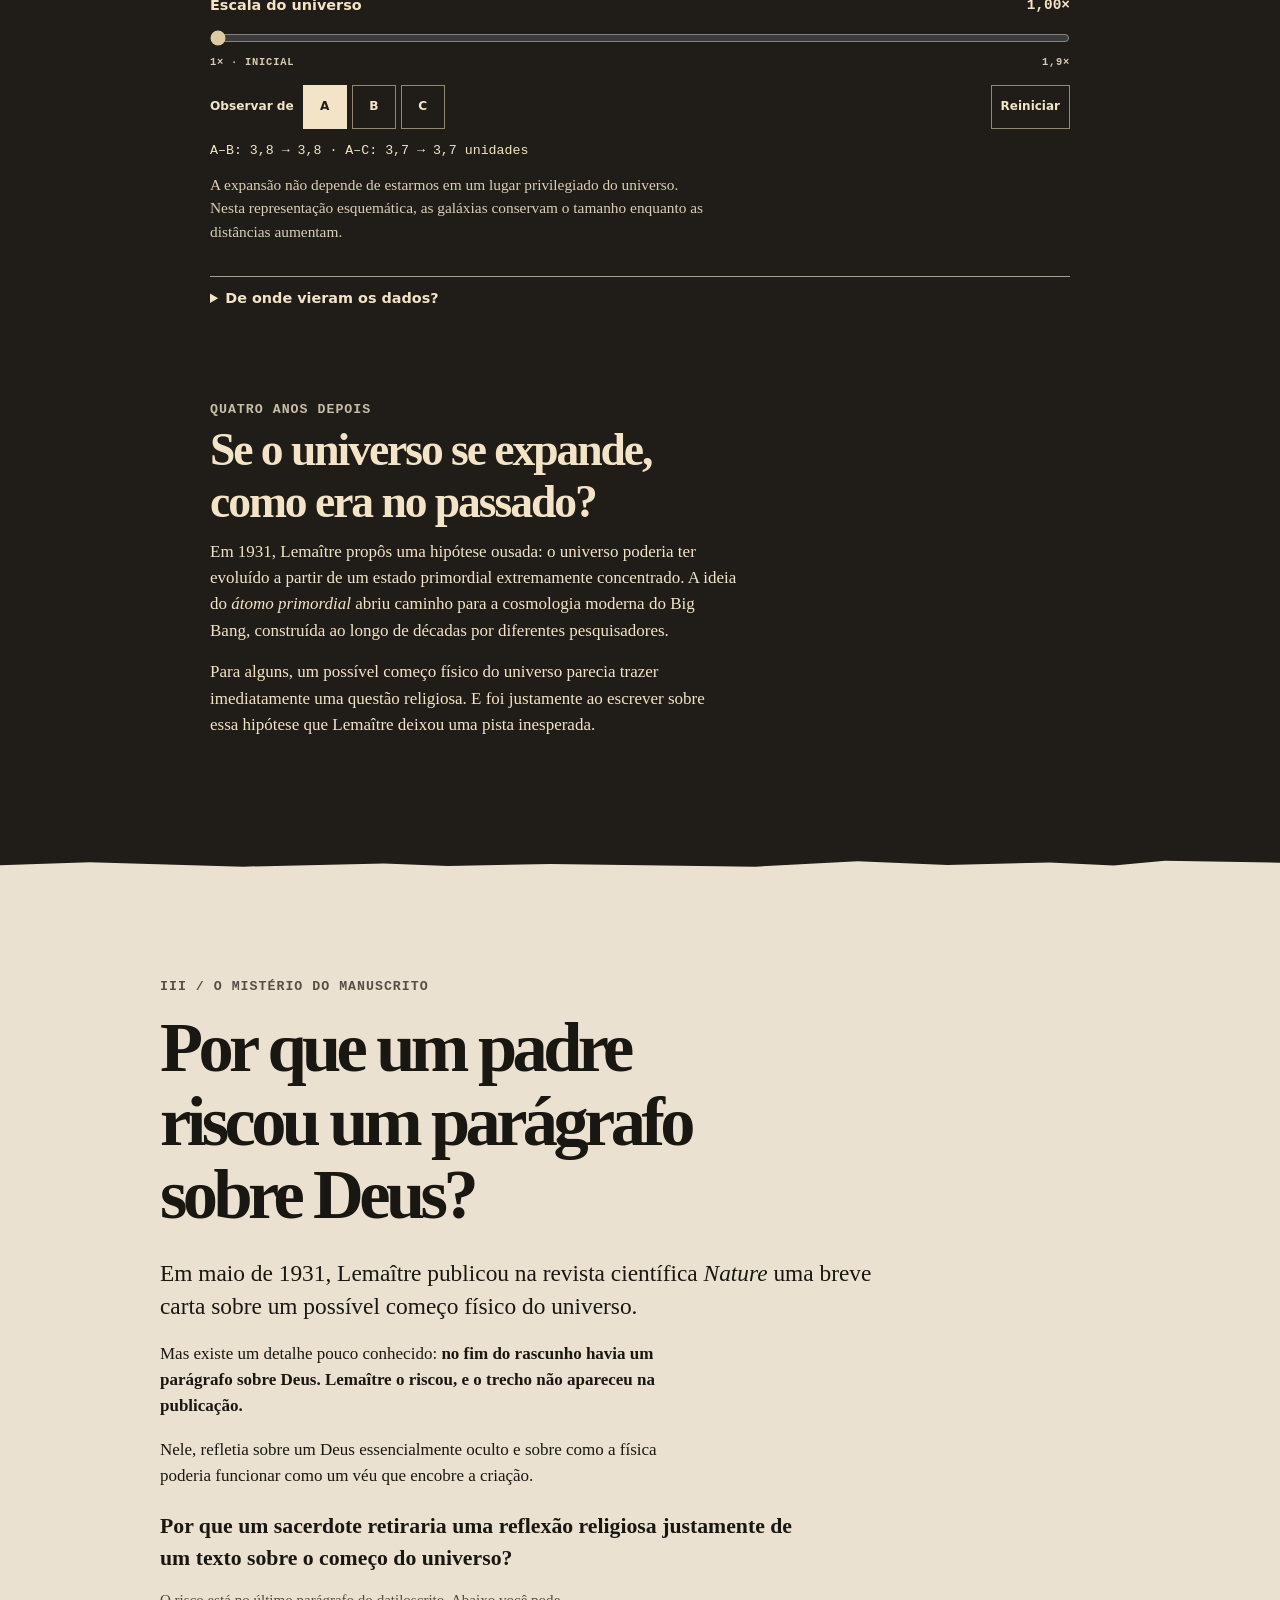
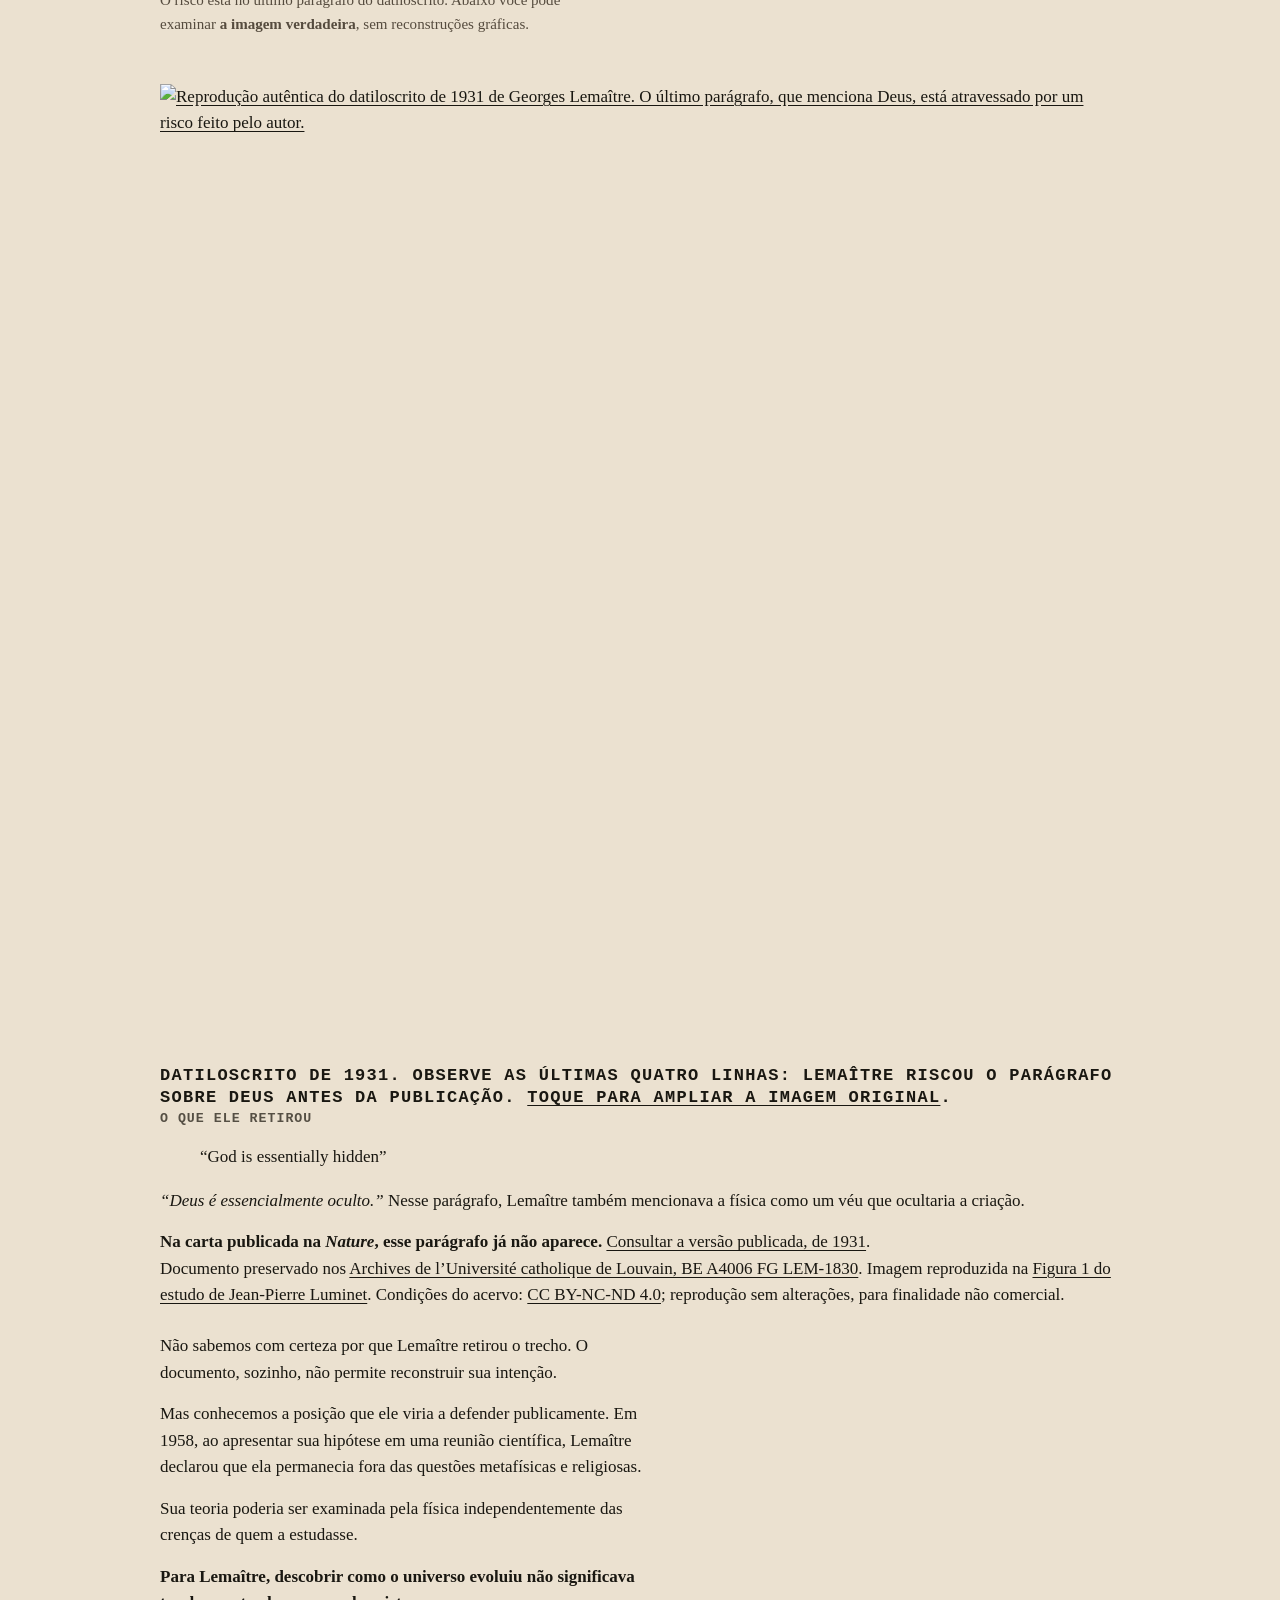
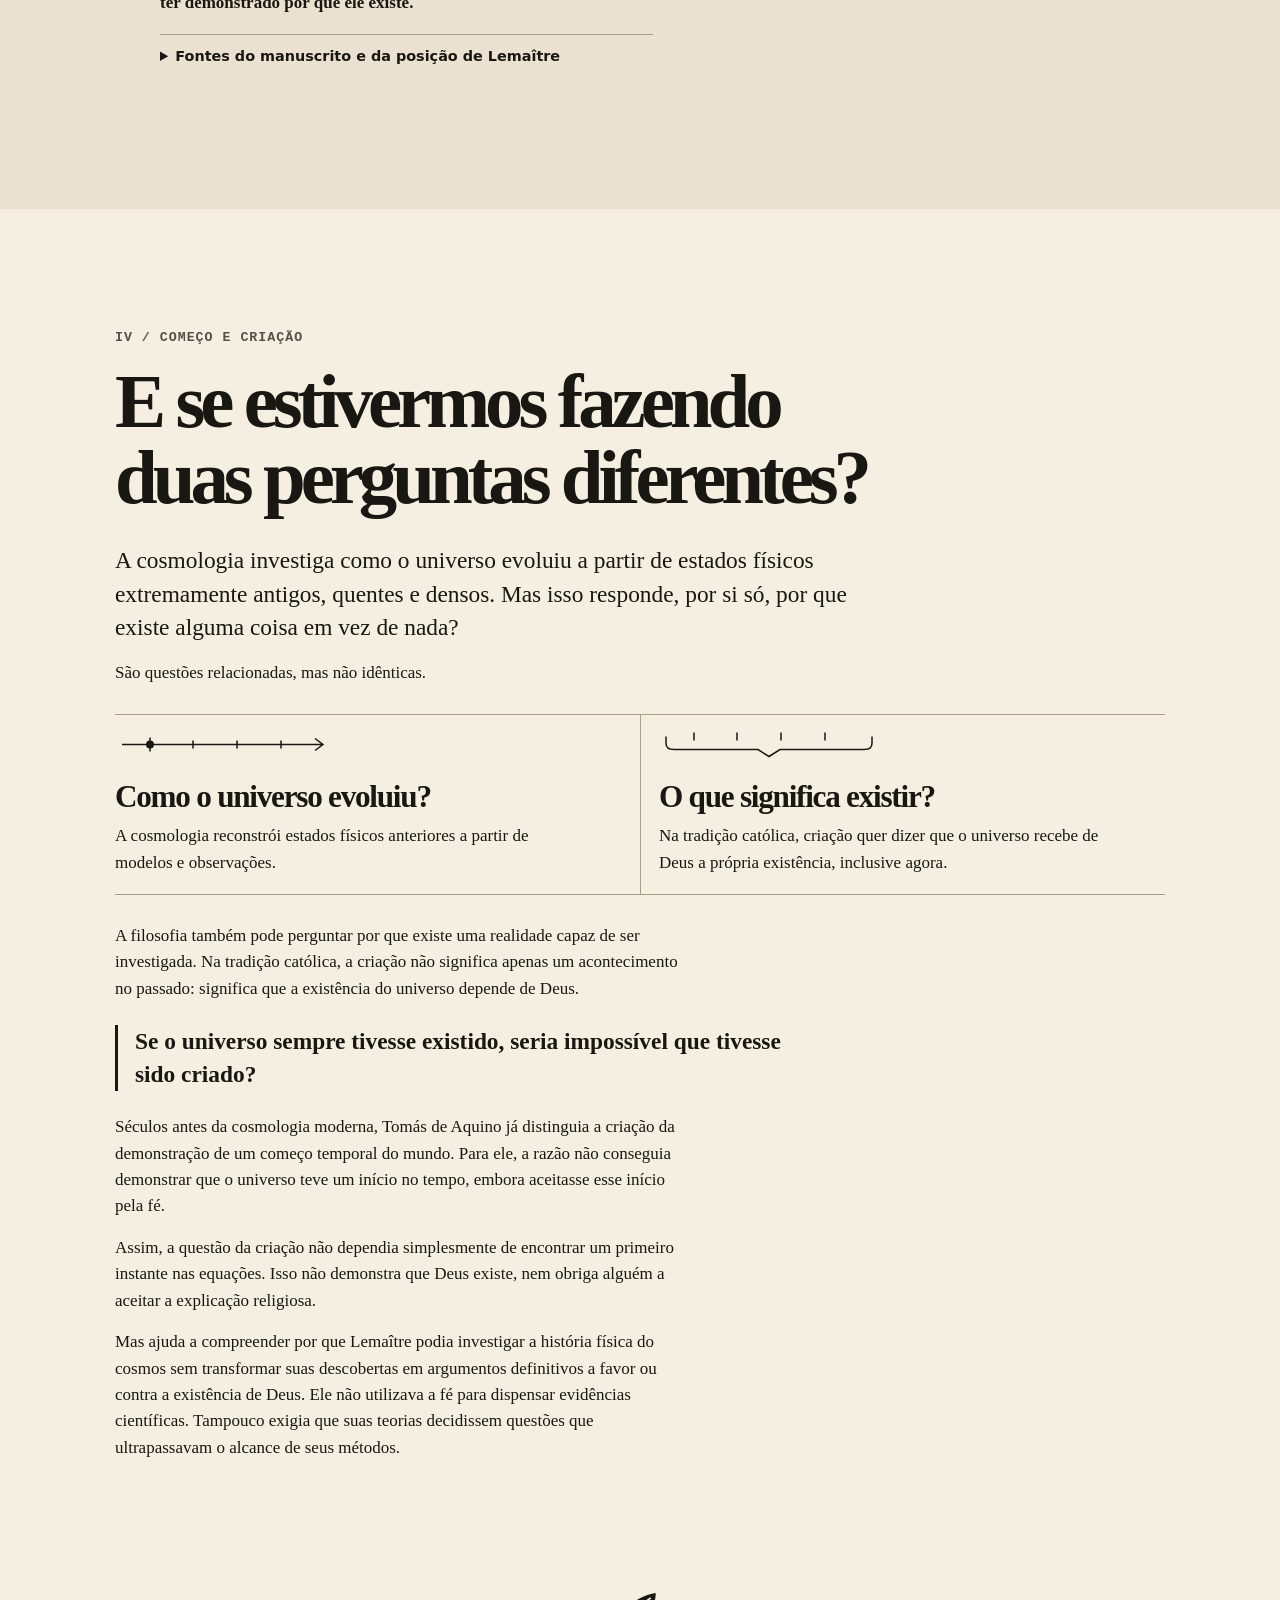
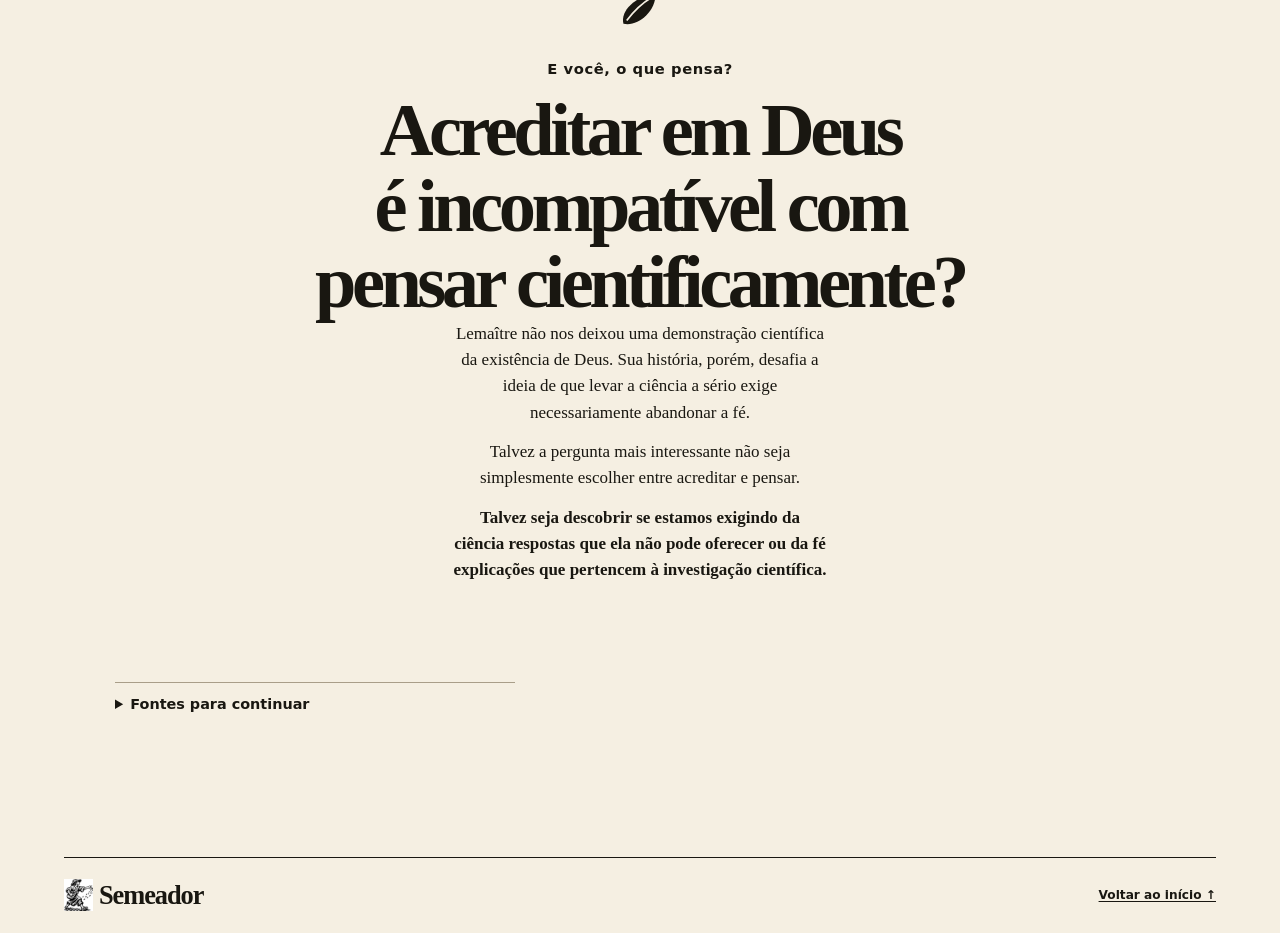
==== commit c67ade81: "Semente 001: exibir datiloscrito autêntico diretamente e remover frase final" ====
--- a/sementes/001/index.html
+++ b/sementes/001/index.html
@@ -64,7 +64,7 @@
       </div>
       <figure class="ledger historical-portrait">
         <a class="historical-photo-link" href="https://commons.wikimedia.org/wiki/File:MillikanLemaitreEinstein.jpg" target="_blank" rel="noopener noreferrer" aria-label="Abrir a fotografia histórica e seus créditos no Wikimedia Commons">
-          <img class="historical-photo" src="../../assets/sementes/001/lemaitre-einstein-1933.webp" width="470" height="495" loading="lazy" decoding="async" alt="Georges Lemaître e Albert Einstein fotografados juntos em Pasadena, em janeiro de 1933.">
+          <img class="historical-photo" src="../../assets/sementes/001/lemaitre-einstein-1933.webp" width="470" height="495" fetchpriority="low" alt="Georges Lemaître e Albert Einstein fotografados juntos em Pasadena, em janeiro de 1933.">
         </a>
         <figcaption><strong>1933 · Lemaître e Einstein em Pasadena.</strong> Fotografia histórica recortada para destacar os dois pesquisadores. <a href="https://commons.wikimedia.org/wiki/File:MillikanLemaitreEinstein.jpg" target="_blank" rel="noopener noreferrer">Fonte: Wikimedia Commons</a> (marcada como domínio público).</figcaption>
       </figure>
@@ -168,40 +168,27 @@
           <p>Mas existe um detalhe pouco conhecido: <strong>no fim do rascunho havia um parágrafo sobre Deus. Lemaître o riscou, e o trecho não apareceu na publicação.</strong></p>
           <p>Nele, refletia sobre um Deus essencialmente oculto e sobre como a física poderia funcionar como um véu que encobre a criação.</p>
           <p class="document-question"><strong>Por que um sacerdote retiraria uma reflexão religiosa justamente de um texto sobre o começo do universo?</strong></p>
-          <p class="document-instruction">Examine os dois estados do texto abaixo. Esta é uma <strong>reconstituição gráfica</strong>; a reprodução do datiloscrito verdadeiro está disponível logo depois.</p>
+          <p class="document-instruction">O risco está no último parágrafo do datiloscrito. Abaixo você pode examinar <strong>a imagem verdadeira</strong>, sem reconstruções gráficas.</p>
         </header>
-        <div class="document">
-          <div class="document-bar interactive" role="group" aria-label="Escolha a versão da carta">
-            <button type="button" data-document="rascunho" aria-controls="rascunho" aria-pressed="true">Rascunho</button>
-            <button type="button" data-document="publicado" aria-controls="publicado" aria-pressed="false">Publicado</button>
-          </div>
-          <article class="document-sheet" id="rascunho" aria-labelledby="doc-draft">
-            <header><span>1931 / Carta à <i>Nature</i></span><span>Reconstituição gráfica</span></header>
-            <h3 id="doc-draft">O rascunho</h3>
-            <p class="typed">Uma hipótese física sobre o começo do universo.<span class="type-lines" aria-hidden="true"></span></p>
-            <details class="crossed">
-              <summary><span><del>Reflexão religiosa riscada</del><small>Descubra o trecho e sua fonte</small></span><span class="disclose" aria-hidden="true">+</span></summary>
-              <blockquote lang="en">“God is essentially hidden”</blockquote>
-              <p>“Deus é essencialmente escondido.”</p>
-              <p class="source-note">Trecho autêntico do parágrafo final, riscado no datiloscrito. <a href="https://arxiv.org/pdf/1105.6271#page=6" target="_blank" rel="noopener">Veja a Figura 1 do estudo histórico</a>.</p>
-            </details>
-          </article>
-          <article class="document-sheet" id="publicado" aria-labelledby="doc-printed">
-            <header><span>9 MAI 1931 / <i>Nature</i> 127</span><span>Reconstituição gráfica</span></header>
-            <h3 id="doc-printed">A carta publicada</h3>
-            <p class="typed">Uma hipótese física sobre o começo do universo.<span class="type-lines" aria-hidden="true"></span></p>
-            <p class="omission">A reflexão religiosa não aparece no texto publicado. A hipótese científica foi apresentada sem esse parágrafo.</p>
-            <p class="source-note"><a href="https://fys.kuleuven.be/ster/meetings/lemaitre/lemaitre-hertog.pdf">Ler a reprodução integral na KU Leuven</a>.</p>
-          </article>
-        </div>
+        <figure class="authentic-manuscript" id="documento-1931">
+          <a class="manuscript-image-link" href="https://arxiv.org/html/1105.6271v1/lemaitremanuscr.png" target="_blank" rel="noopener noreferrer" aria-label="Ampliar a fotografia do datiloscrito original de Georges Lemaître, de 1931, em uma nova aba">
+            <img
+              src="https://arxiv.org/html/1105.6271v1/lemaitremanuscr.png"
+              alt="Reprodução autêntica do datiloscrito de 1931 de Georges Lemaître. O último parágrafo, que menciona Deus, está atravessado por um risco feito pelo autor."
+              width="1000" height="981" loading="lazy" decoding="async">
+          </a>
+          <figcaption>
+            <strong>Datiloscrito de 1931.</strong> Observe as últimas quatro linhas: Lemaître riscou o parágrafo sobre Deus antes da publicação. <a href="https://arxiv.org/html/1105.6271v1/lemaitremanuscr.png" target="_blank" rel="noopener noreferrer">Toque para ampliar a imagem original</a>.
+          </figcaption>
+        </figure>
+        <div class="manuscript-explanation">
+          <p class="kicker">O QUE ELE RETIROU</p>
+          <blockquote>“God is essentially hidden”</blockquote>
+          <p><em>“Deus é essencialmente oculto.”</em> Nesse parágrafo, Lemaître também mencionava a física como um véu que ocultaria a criação.</p>
+          <p><strong>Na carta publicada na <i>Nature</i>, esse parágrafo já não aparece.</strong> <a href="https://doi.org/10.1038/127706b0" target="_blank" rel="noopener noreferrer">Consultar a versão publicada, de 1931</a>.</p>
+        </div>
+        <p class="manuscript-credit">Documento preservado nos <a href="https://archives.uclouvain.be/ark:/33176/dli000000eWZ9" target="_blank" rel="noopener noreferrer">Archives de l’Université catholique de Louvain, BE A4006 FG LEM-1830</a>. Imagem reproduzida na <a href="https://arxiv.org/html/1105.6271" target="_blank" rel="noopener noreferrer">Figura 1 do estudo de Jean-Pierre Luminet</a>. Condições do acervo: <a href="https://creativecommons.org/licenses/by-nc-nd/4.0/" target="_blank" rel="noopener noreferrer">CC BY-NC-ND 4.0</a>; reprodução sem alterações, para finalidade não comercial.</p>
         <div class="archive-note">
-          <details class="archival-source">
-            <summary>Examinar o fac-símile autêntico de 1931 <span aria-hidden="true">↗</span></summary>
-            <p>Esta é a reprodução do datiloscrito preservado nos arquivos de Louvain, publicada como <strong>Figura 1</strong> no estudo de Jean-Pierre Luminet. Abra a página 6 para ver o último parágrafo riscado pelo autor.</p>
-            <p><a class="archive-source-link" href="https://arxiv.org/pdf/1105.6271#page=6" target="_blank" rel="noopener">Abrir o PDF no arXiv · página 6 (nova aba)</a></p>
-            <iframe hidden title="Documento histórico reproduzido na figura 1 da nota de Jean-Pierre Luminet, página 6" data-src="https://arxiv.org/pdf/1105.6271#page=6" referrerpolicy="no-referrer"></iframe>
-            <p class="source-note">A prévia carrega o PDF do arXiv. Se o navegador não exibir o documento, use o link acima e vá à página 6, Figura 1.</p>
-          </details>
           <p>Não sabemos com certeza por que Lemaître retirou o trecho. O documento, sozinho, não permite reconstruir sua intenção.</p>
           <p>Mas conhecemos a posição que ele viria a defender publicamente. Em 1958, ao apresentar sua hipótese em uma reunião científica, Lemaître declarou que ela permanecia fora das questões metafísicas e religiosas.</p>
           <p>Sua teoria poderia ser examinada pela física independentemente das crenças de quem a estudasse.</p>
@@ -251,7 +238,7 @@
         <p>Lemaître não nos deixou uma demonstração científica da existência de Deus. Sua história, porém, desafia a ideia de que levar a ciência a sério exige necessariamente abandonar a fé.</p>
         <p>Talvez a pergunta mais interessante não seja simplesmente escolher entre acreditar e pensar.</p>
         <p><strong>Talvez seja descobrir se estamos exigindo da ciência respostas que ela não pode oferecer ou da fé explicações que pertencem à investigação científica.</strong></p>
-        <p class="semeador-closing">Há perguntas que atravessam séculos.</p>
+        
       </div>
       <details class="sources">
         <summary>Fontes para continuar</summary>
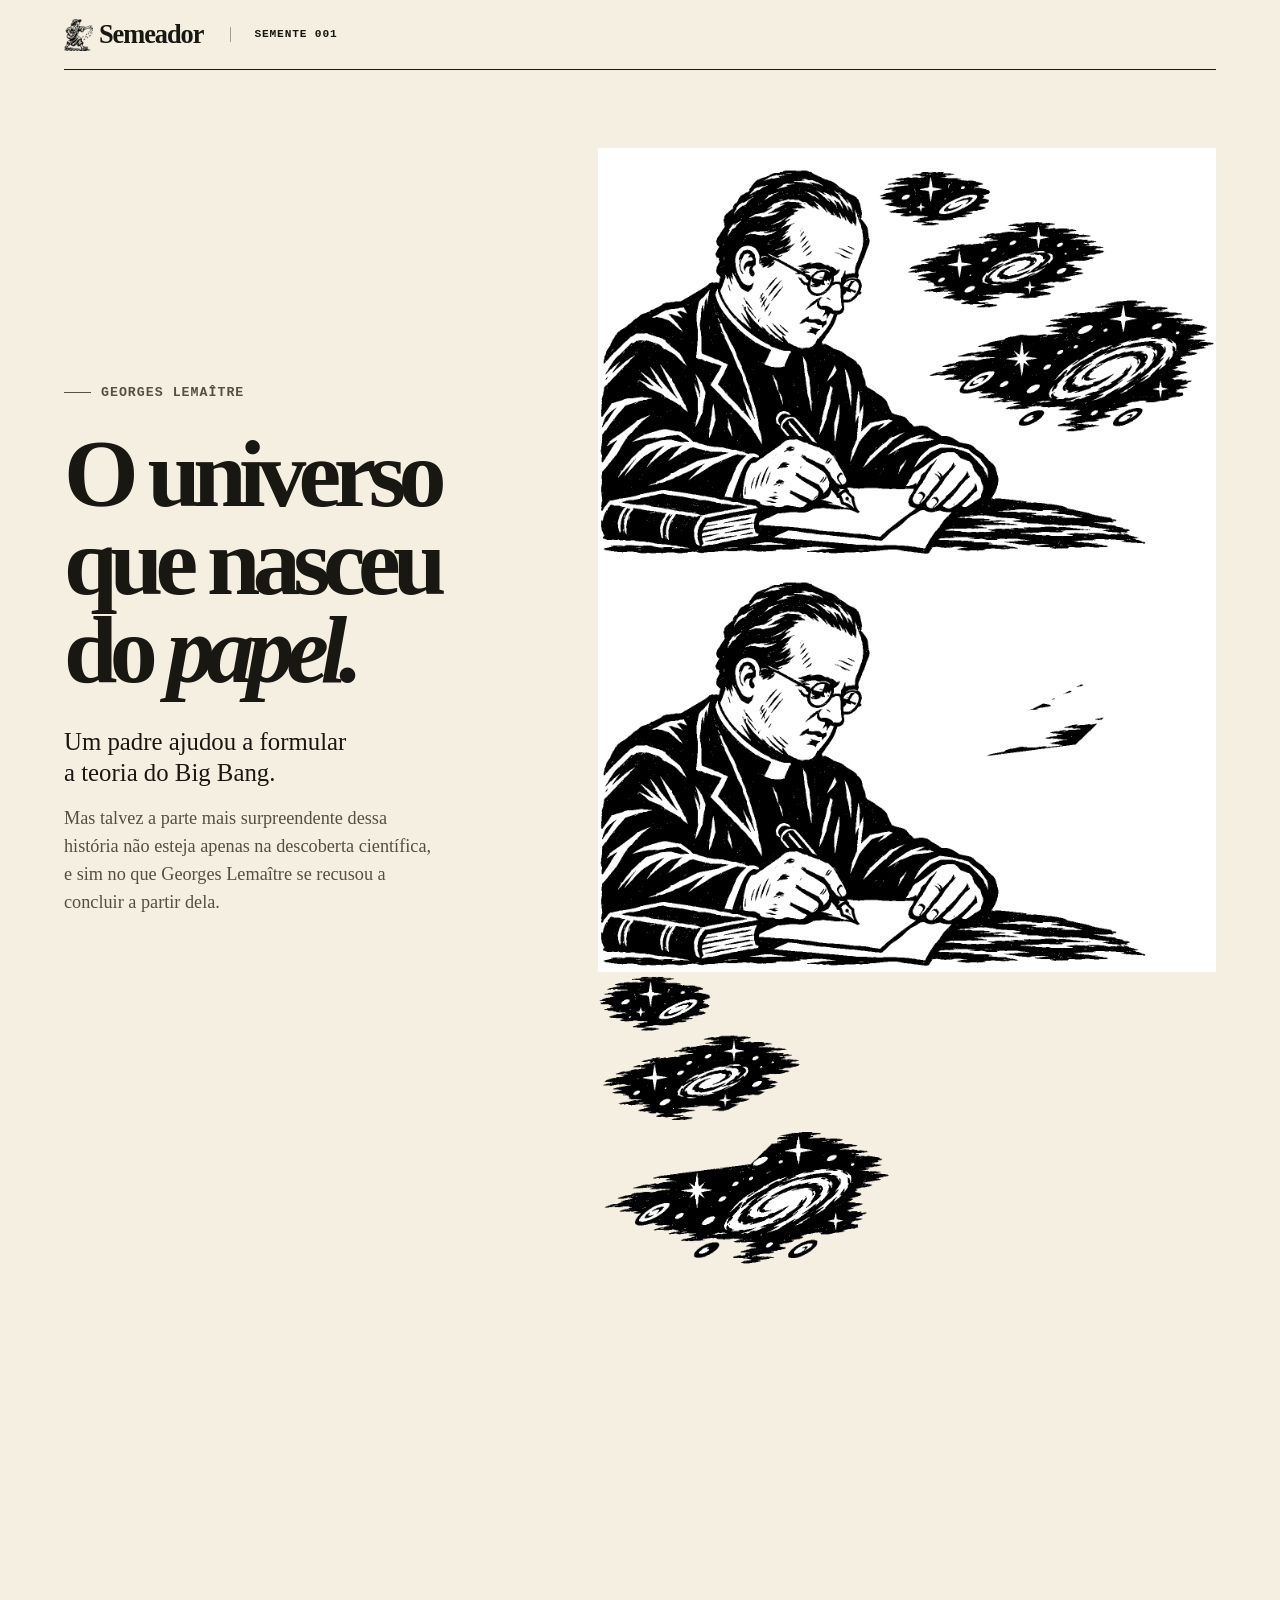
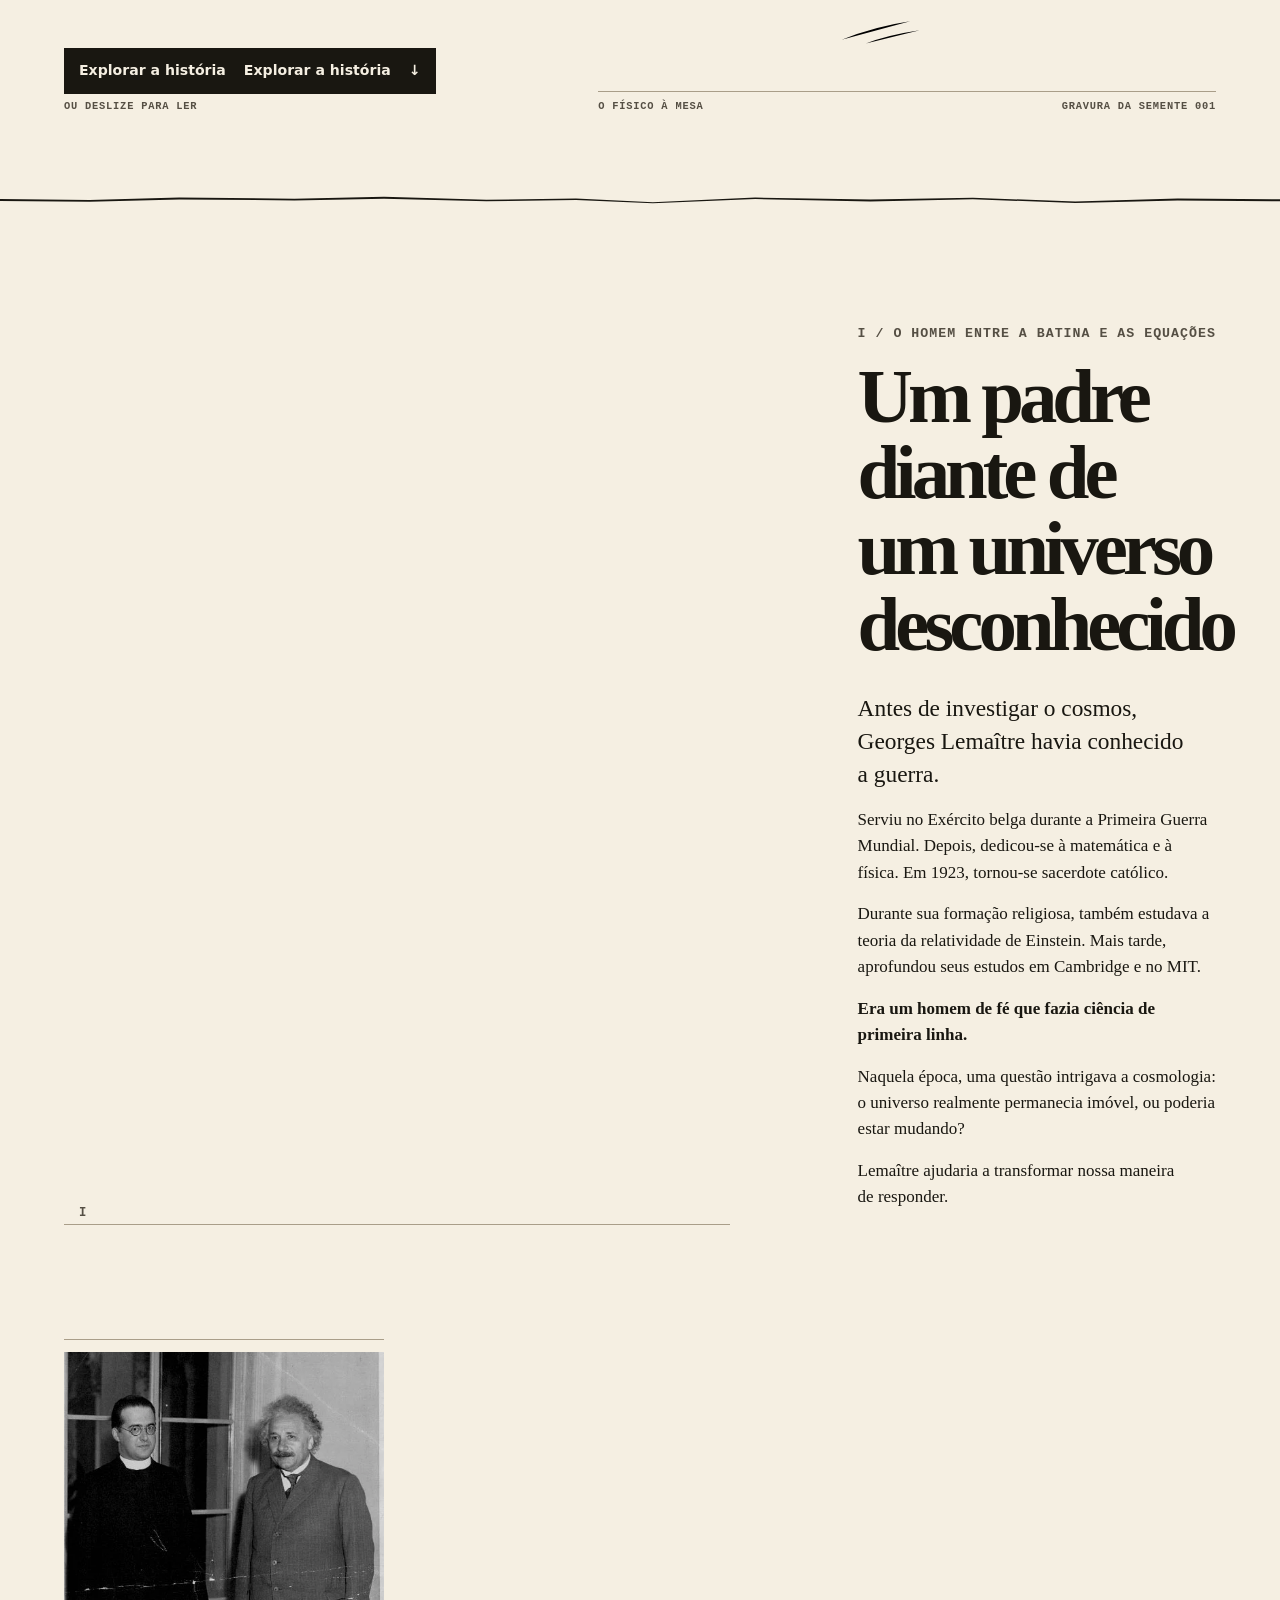
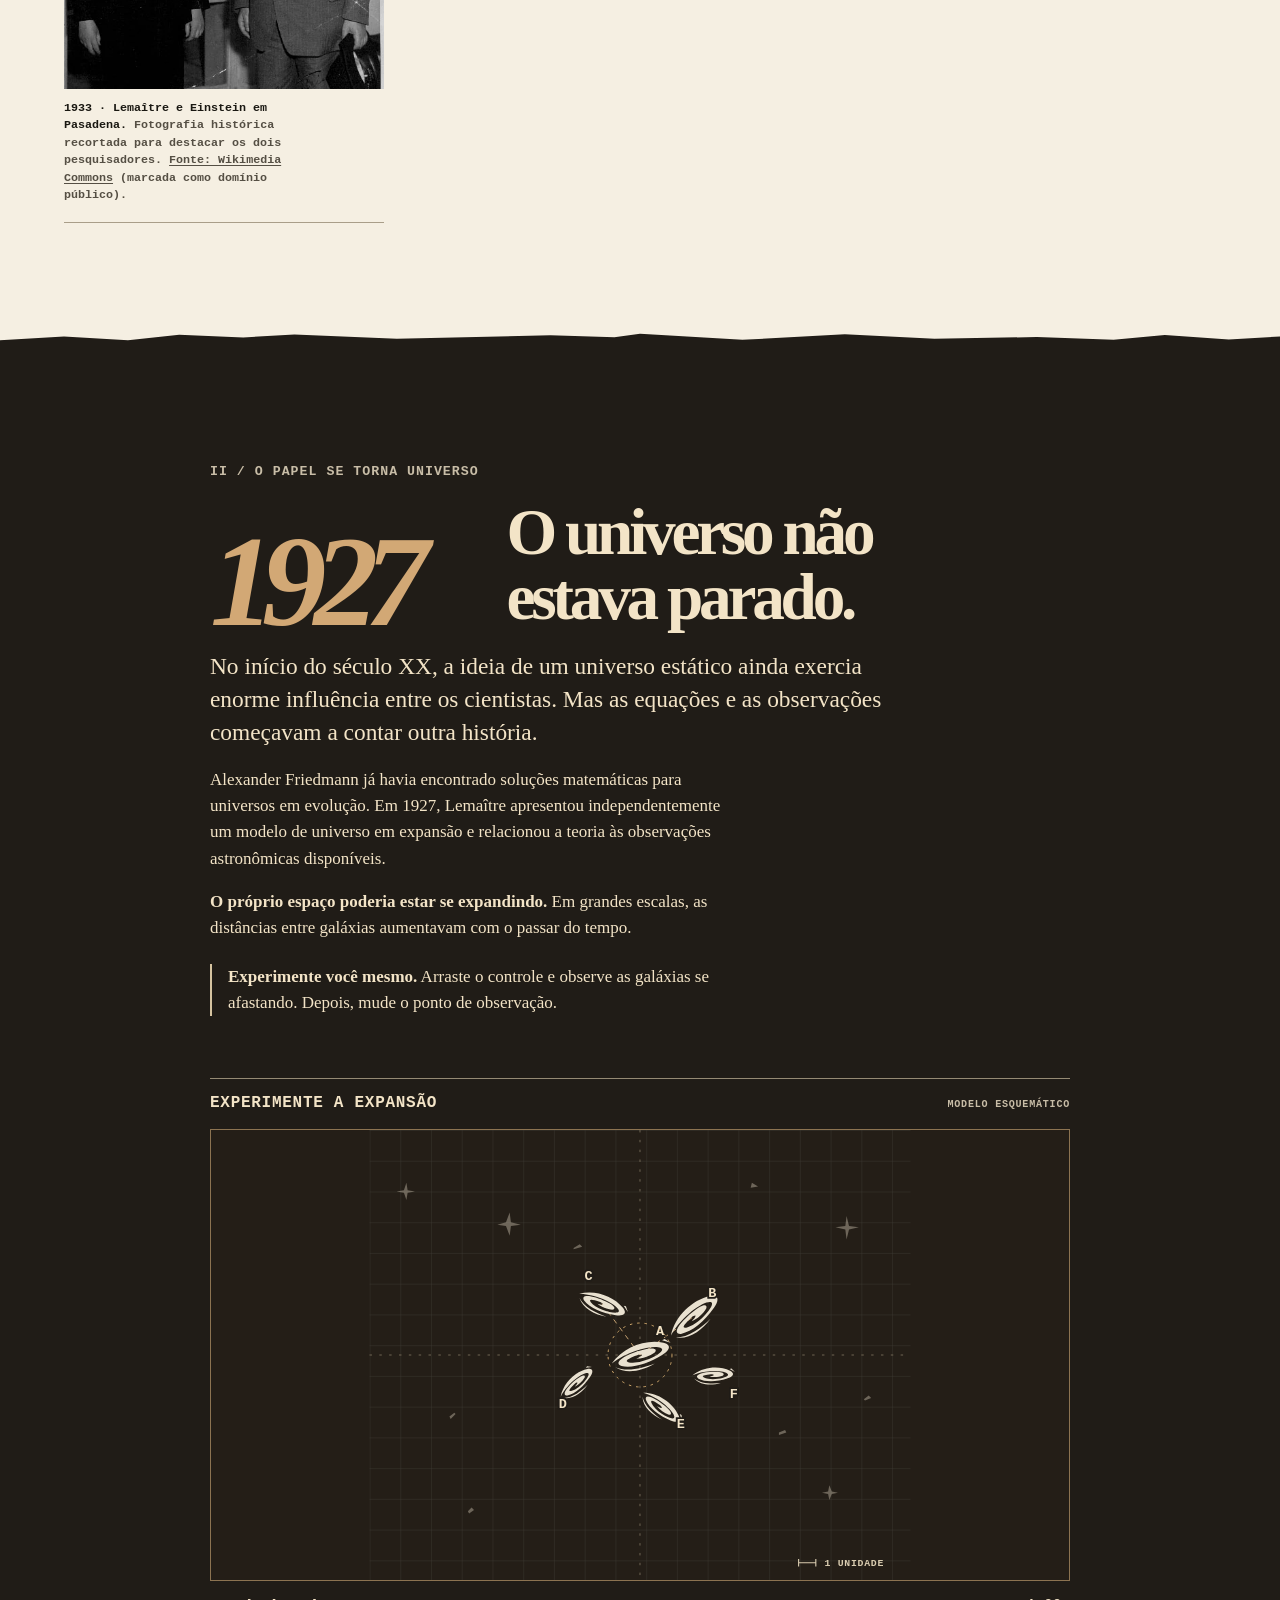
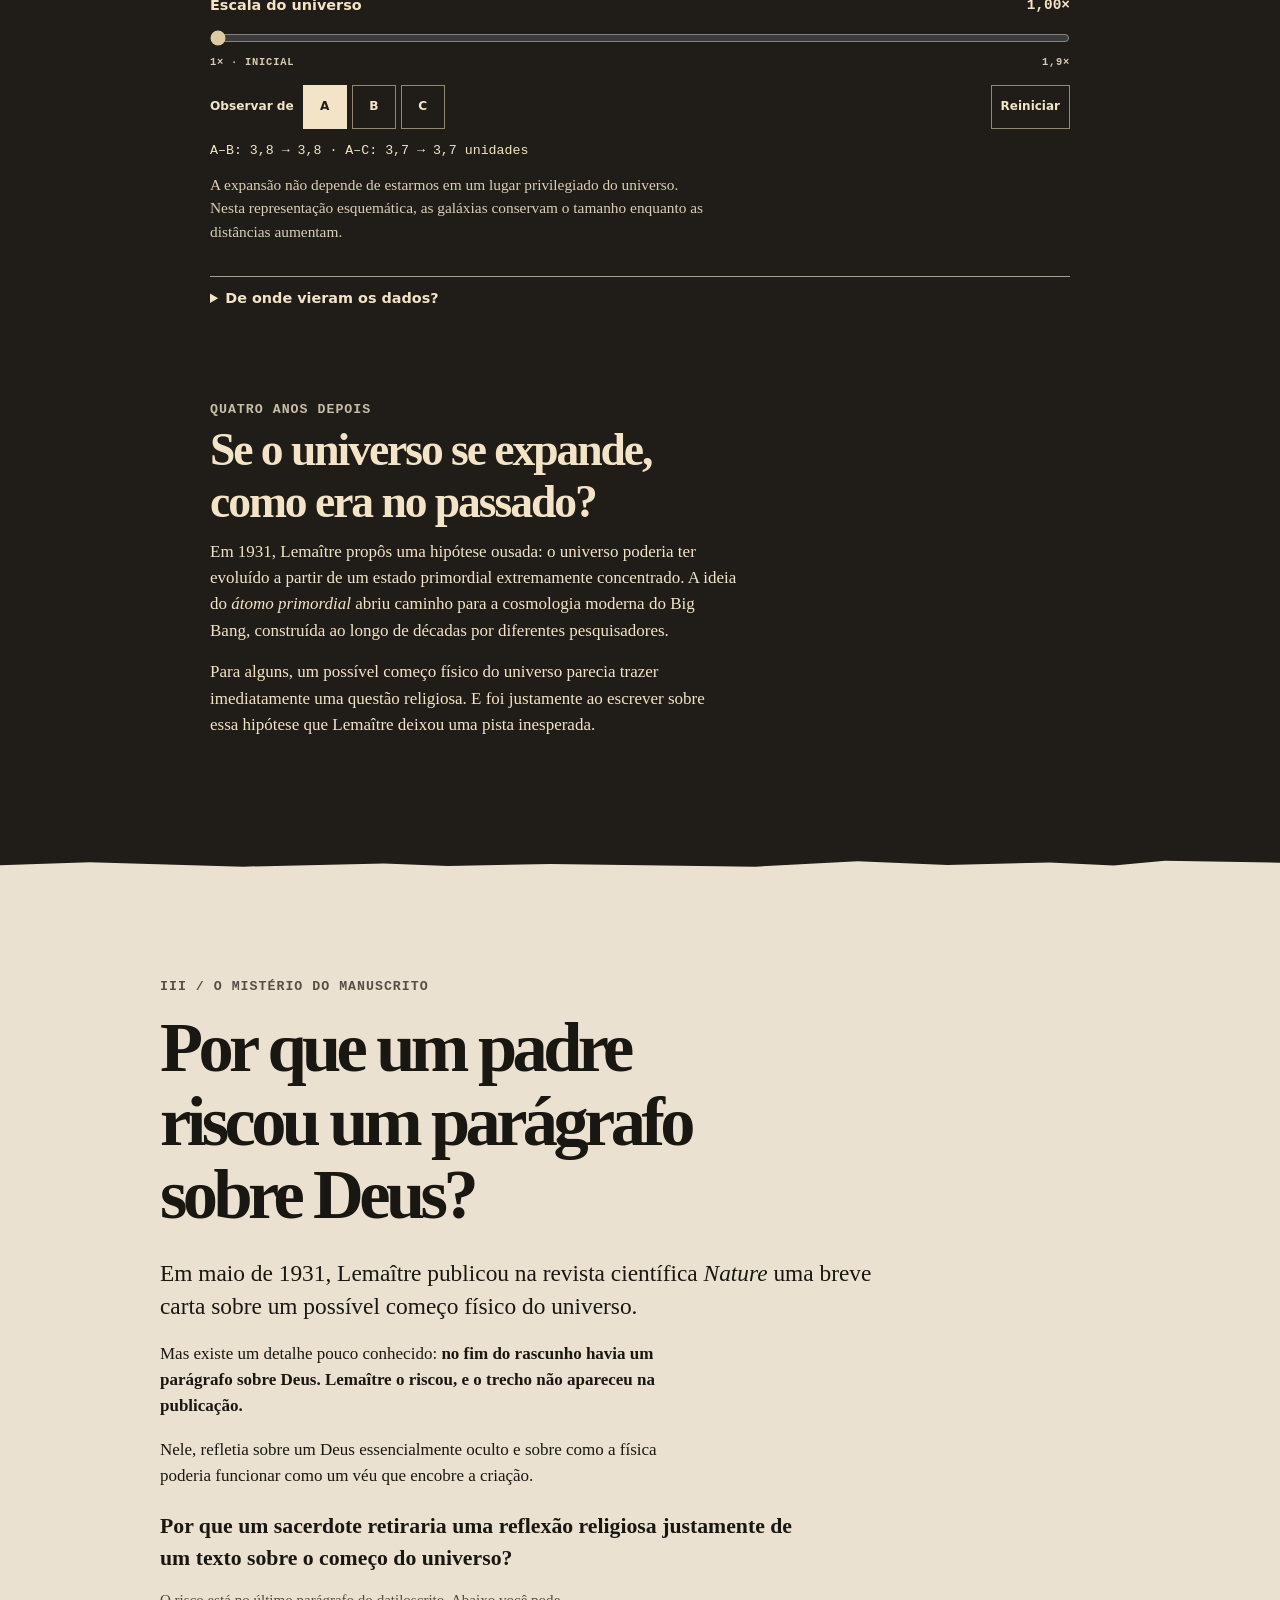
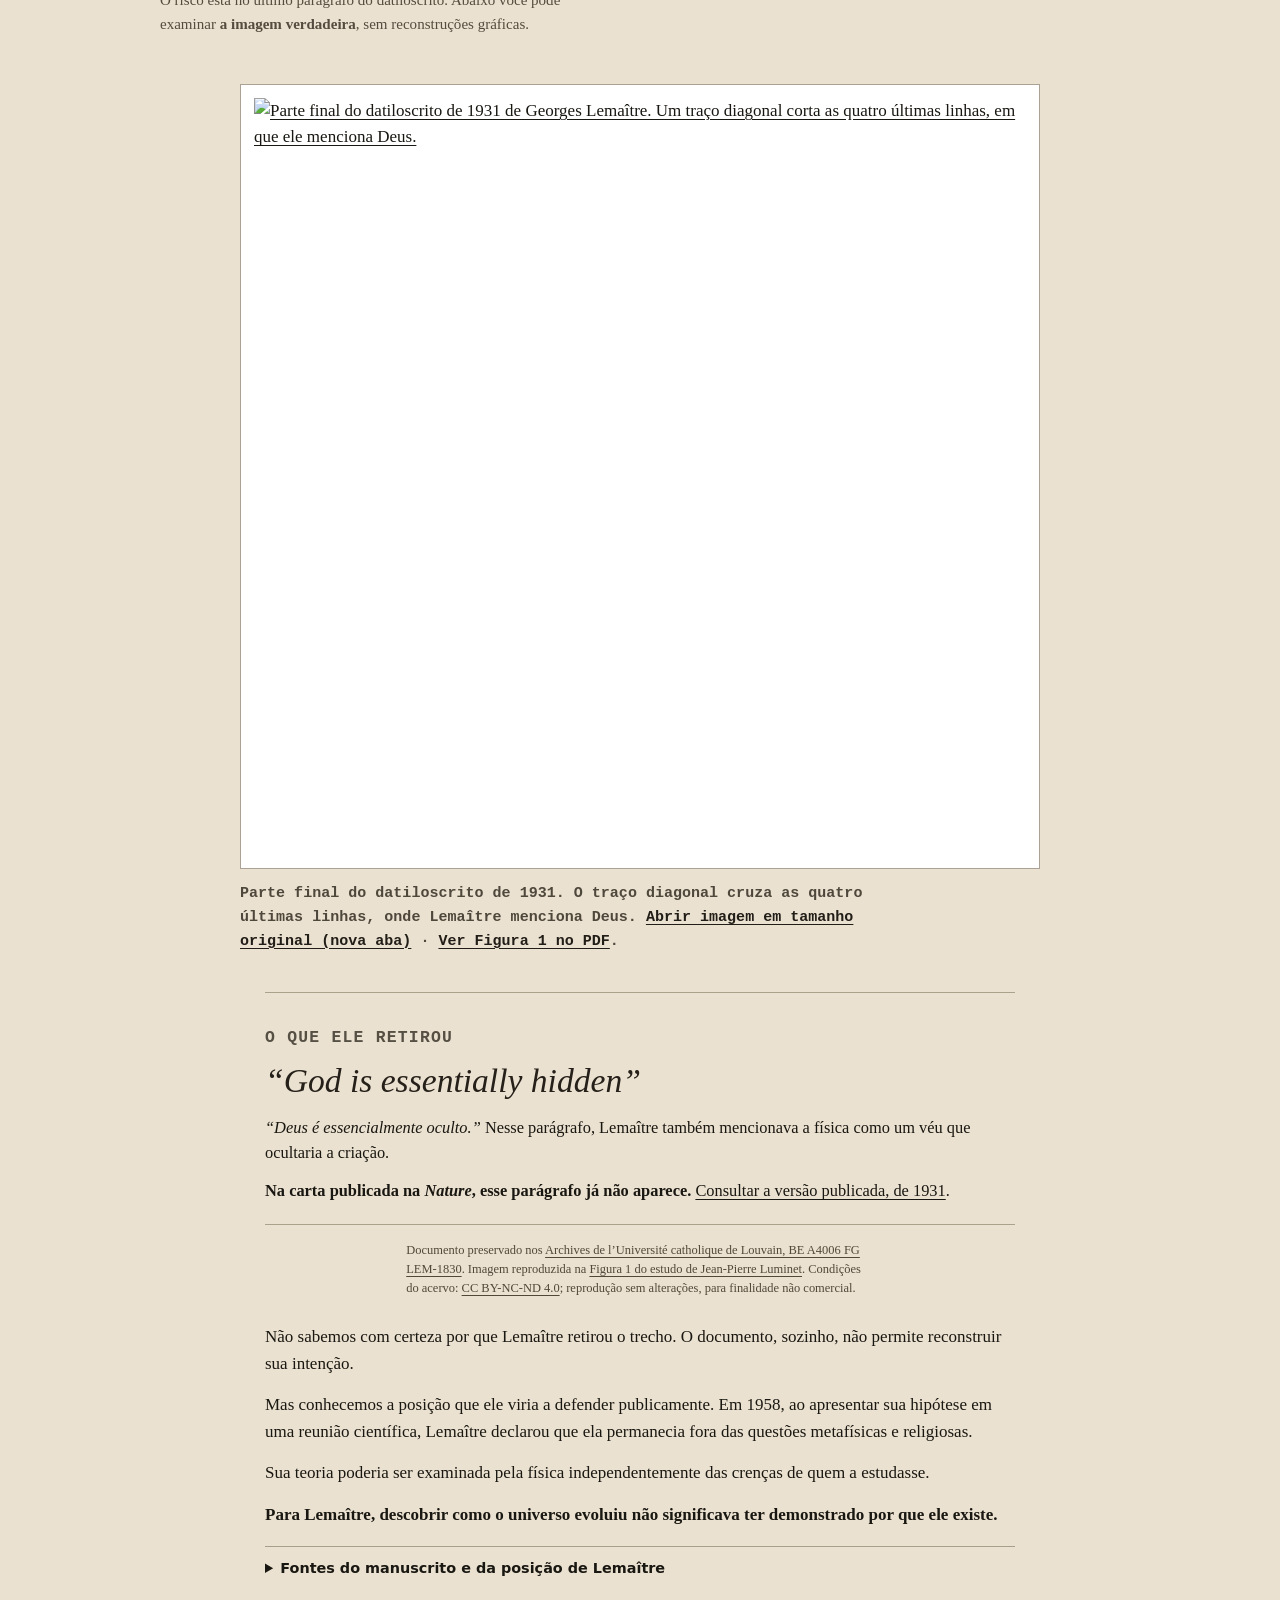
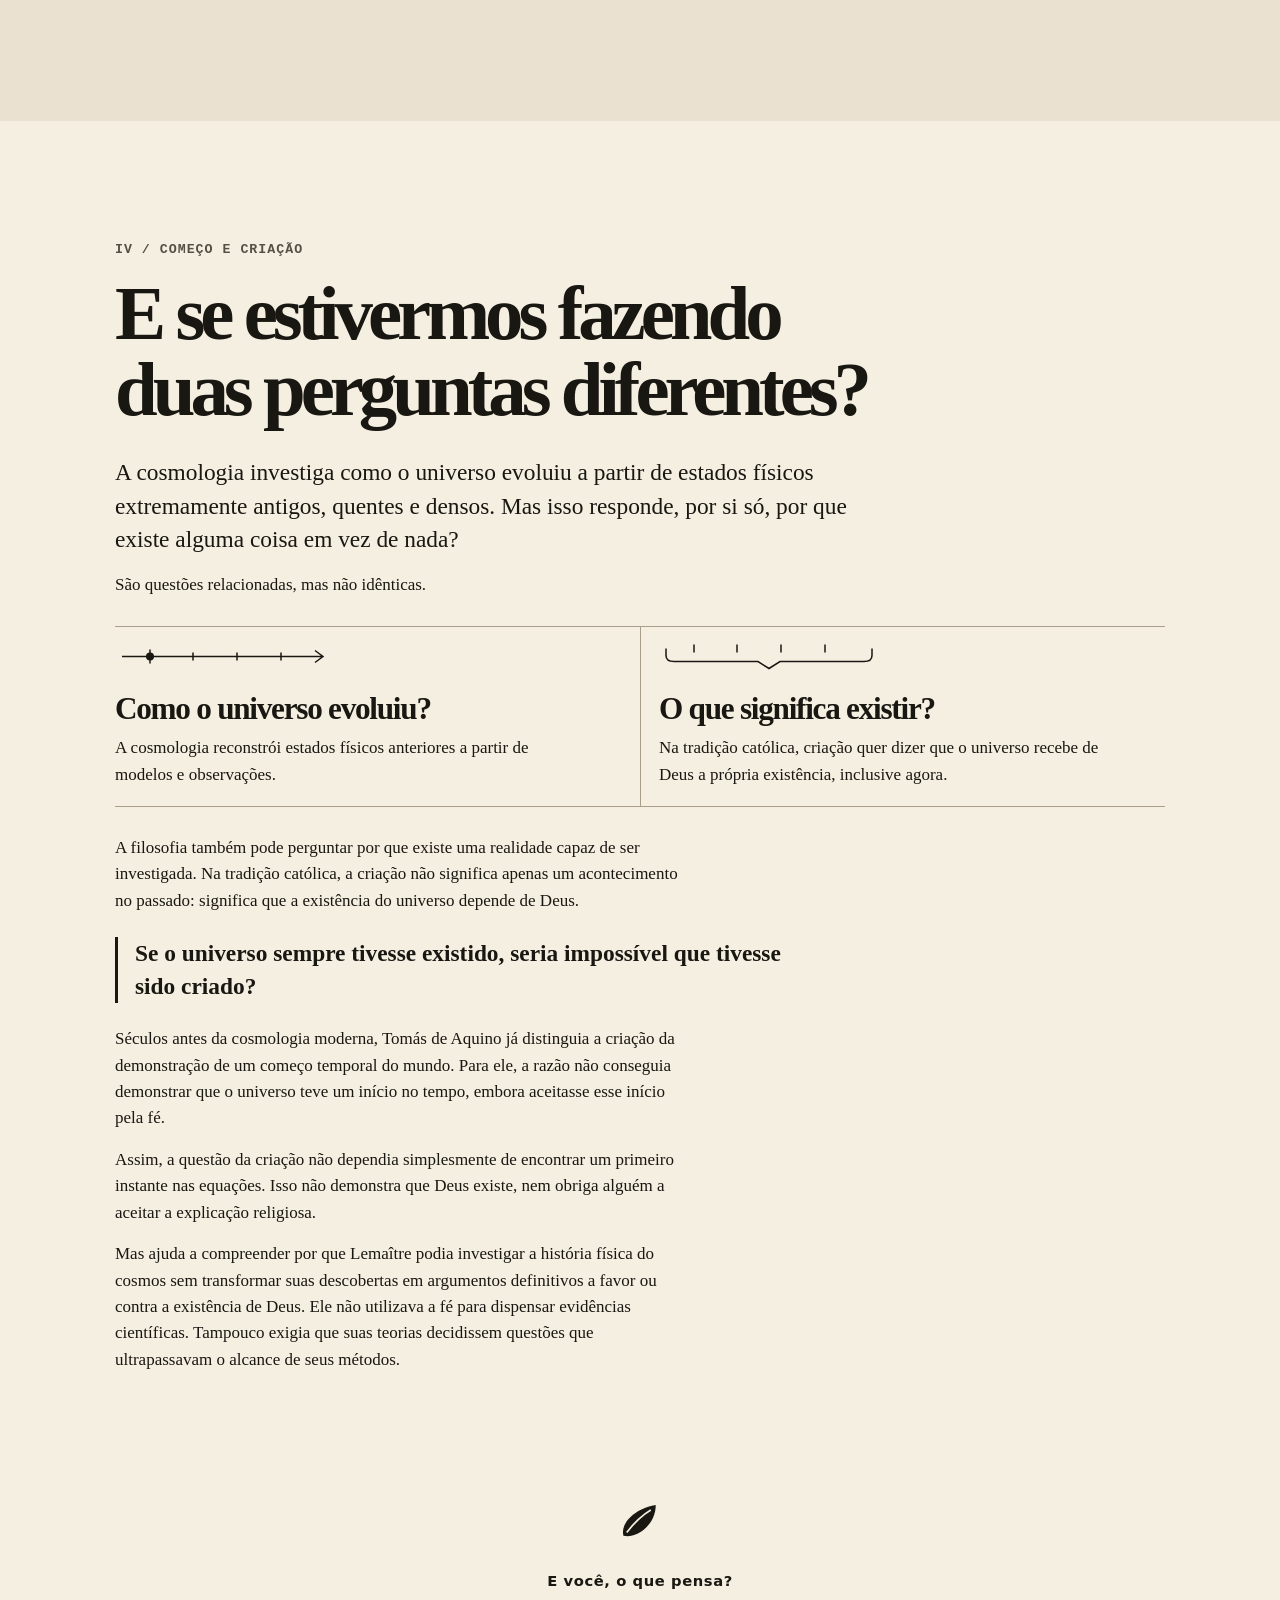
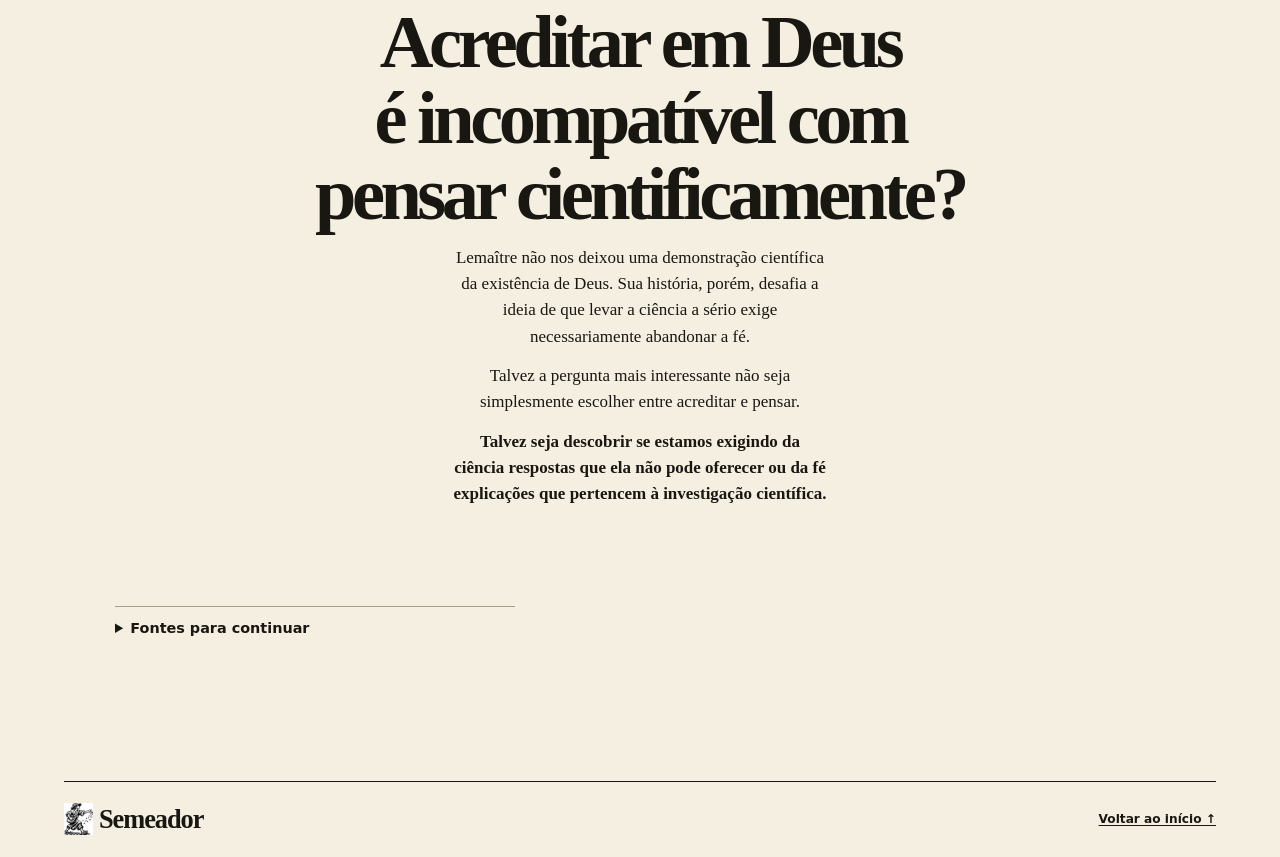
==== commit 8b3ba265: "Semente 001: esclarecer legenda do fac-símile e espaçar a pergunta final" ====
--- a/sementes/001/index.html
+++ b/sementes/001/index.html
@@ -171,14 +171,14 @@
           <p class="document-instruction">O risco está no último parágrafo do datiloscrito. Abaixo você pode examinar <strong>a imagem verdadeira</strong>, sem reconstruções gráficas.</p>
         </header>
         <figure class="authentic-manuscript" id="documento-1931">
-          <a class="manuscript-image-link" href="https://arxiv.org/html/1105.6271v1/lemaitremanuscr.png" target="_blank" rel="noopener noreferrer" aria-label="Ampliar a fotografia do datiloscrito original de Georges Lemaître, de 1931, em uma nova aba">
+          <a class="manuscript-image-link" href="https://arxiv.org/html/1105.6271v1/lemaitremanuscr.png" target="_blank" rel="noopener noreferrer" aria-label="Abrir a imagem do datiloscrito em tamanho original, em nova aba">
             <img
               src="https://arxiv.org/html/1105.6271v1/lemaitremanuscr.png"
-              alt="Reprodução autêntica do datiloscrito de 1931 de Georges Lemaître. O último parágrafo, que menciona Deus, está atravessado por um risco feito pelo autor."
-              width="1000" height="981" loading="lazy" decoding="async">
+              alt="Parte final do datiloscrito de 1931 de Georges Lemaître. Um traço diagonal corta as quatro últimas linhas, em que ele menciona Deus."
+              width="1754" height="1720" loading="lazy" decoding="async">
           </a>
           <figcaption>
-            <strong>Datiloscrito de 1931.</strong> Observe as últimas quatro linhas: Lemaître riscou o parágrafo sobre Deus antes da publicação. <a href="https://arxiv.org/html/1105.6271v1/lemaitremanuscr.png" target="_blank" rel="noopener noreferrer">Toque para ampliar a imagem original</a>.
+            <strong>Parte final do datiloscrito de 1931.</strong> O traço diagonal cruza as quatro últimas linhas, onde Lemaître menciona Deus. <a href="https://arxiv.org/html/1105.6271v1/lemaitremanuscr.png" target="_blank" rel="noopener noreferrer">Abrir imagem em tamanho original (nova aba)</a> · <a href="https://arxiv.org/pdf/1105.6271#page=6">Ver Figura 1 no PDF</a>.
           </figcaption>
         </figure>
         <div class="manuscript-explanation">
--- a/assets/sementes/001/refino-mobile.css
+++ b/assets/sementes/001/refino-mobile.css
@@ -138,6 +138,7 @@
 .reflection > p:not(.kicker) { max-width: 67ch; }
 .reflection .philosophy-surprise { border-left: 3px solid var(--ink); padding-left: 17px; font-size: clamp(1.17rem,2.5vw,1.46rem); line-height: 1.42; margin-block: 23px; }
 .last-question .final-invitation { font: 700 .92rem/1.4 var(--sans); letter-spacing: .04em; }
+.last-question h3 + p { margin-top: 12px; }
 .last-question .semeador-closing { border-top: 1px solid var(--line); padding-top: 22px; font-style: italic; color: var(--soft); }
 @media (max-width: 740px) {
   .hero-deck { font-size: clamp(.96rem, 4.0vw, 1.12rem); line-height: 1.5; margin-top: 14px; max-width: 39ch; }
@@ -156,3 +157,27 @@
 }
 
 .archival-source iframe[hidden] { display: none; }
+
+/* Semente 001 — fac-símile verdadeiro em primeiro plano (sem folha falsa ou iframe). */
+.authentic-manuscript { margin: clamp(27px, 6vw, 45px) auto 0; max-width: 800px; }
+.manuscript-image-link { display: block; background: #fff; border: 1px solid #aba295; padding: clamp(7px, 1.6vw, 13px); }
+.manuscript-image-link:focus-visible { outline: 3px solid #171611; outline-offset: 4px; }
+.manuscript-image-link img { display: block; width: 100%; height: auto; background: #fff; }
+.authentic-manuscript figcaption { max-width: 72ch; margin-top: 13px; color: #4e473b; font-size: .94rem; line-height: 1.58; letter-spacing: 0; text-transform: none; }
+.authentic-manuscript figcaption a { color: #211d17; font-weight: 700; text-decoration-thickness: 1px; text-underline-offset: 3px; }
+.manuscript-explanation { max-width: 750px; margin: clamp(24px, 5.5vw, 39px) auto 0; padding: 20px 0; border-top: 1px solid #aca18b; border-bottom: 1px solid #aca18b; }
+.manuscript-explanation .kicker { margin-bottom: 10px; }
+.manuscript-explanation blockquote { font: italic clamp(1.5rem, 3.3vw, 2.1rem)/1.2 Georgia, serif; color: #252019; margin: 0 0 13px; }
+.manuscript-explanation p { margin: 12px 0 0; font-size: 1.025rem; line-height: 1.58; }
+.manuscript-explanation a, .manuscript-credit a { text-underline-offset: 3px; }
+.manuscript-credit { max-width: 75ch; margin: 16px auto 0; color: #51483a; font-size: .78rem; line-height: 1.5; }
+.archive-note { max-width: 750px; margin: 27px auto 0; }
+@media (max-width: 740px) {
+  .authentic-manuscript { margin-top: 26px; }
+  .manuscript-image-link { padding: 5px; }
+  .authentic-manuscript figcaption { font-size: .89rem; line-height: 1.52; }
+  .manuscript-explanation { margin-top: 25px; padding: 16px 0 19px; }
+  .manuscript-explanation blockquote { font-size: clamp(1.36rem, 5.8vw, 1.8rem); }
+  .manuscript-explanation p { font-size: 1rem; line-height: 1.55; }
+  .manuscript-credit { font-size: .76rem; margin-top: 15px; }
+}
